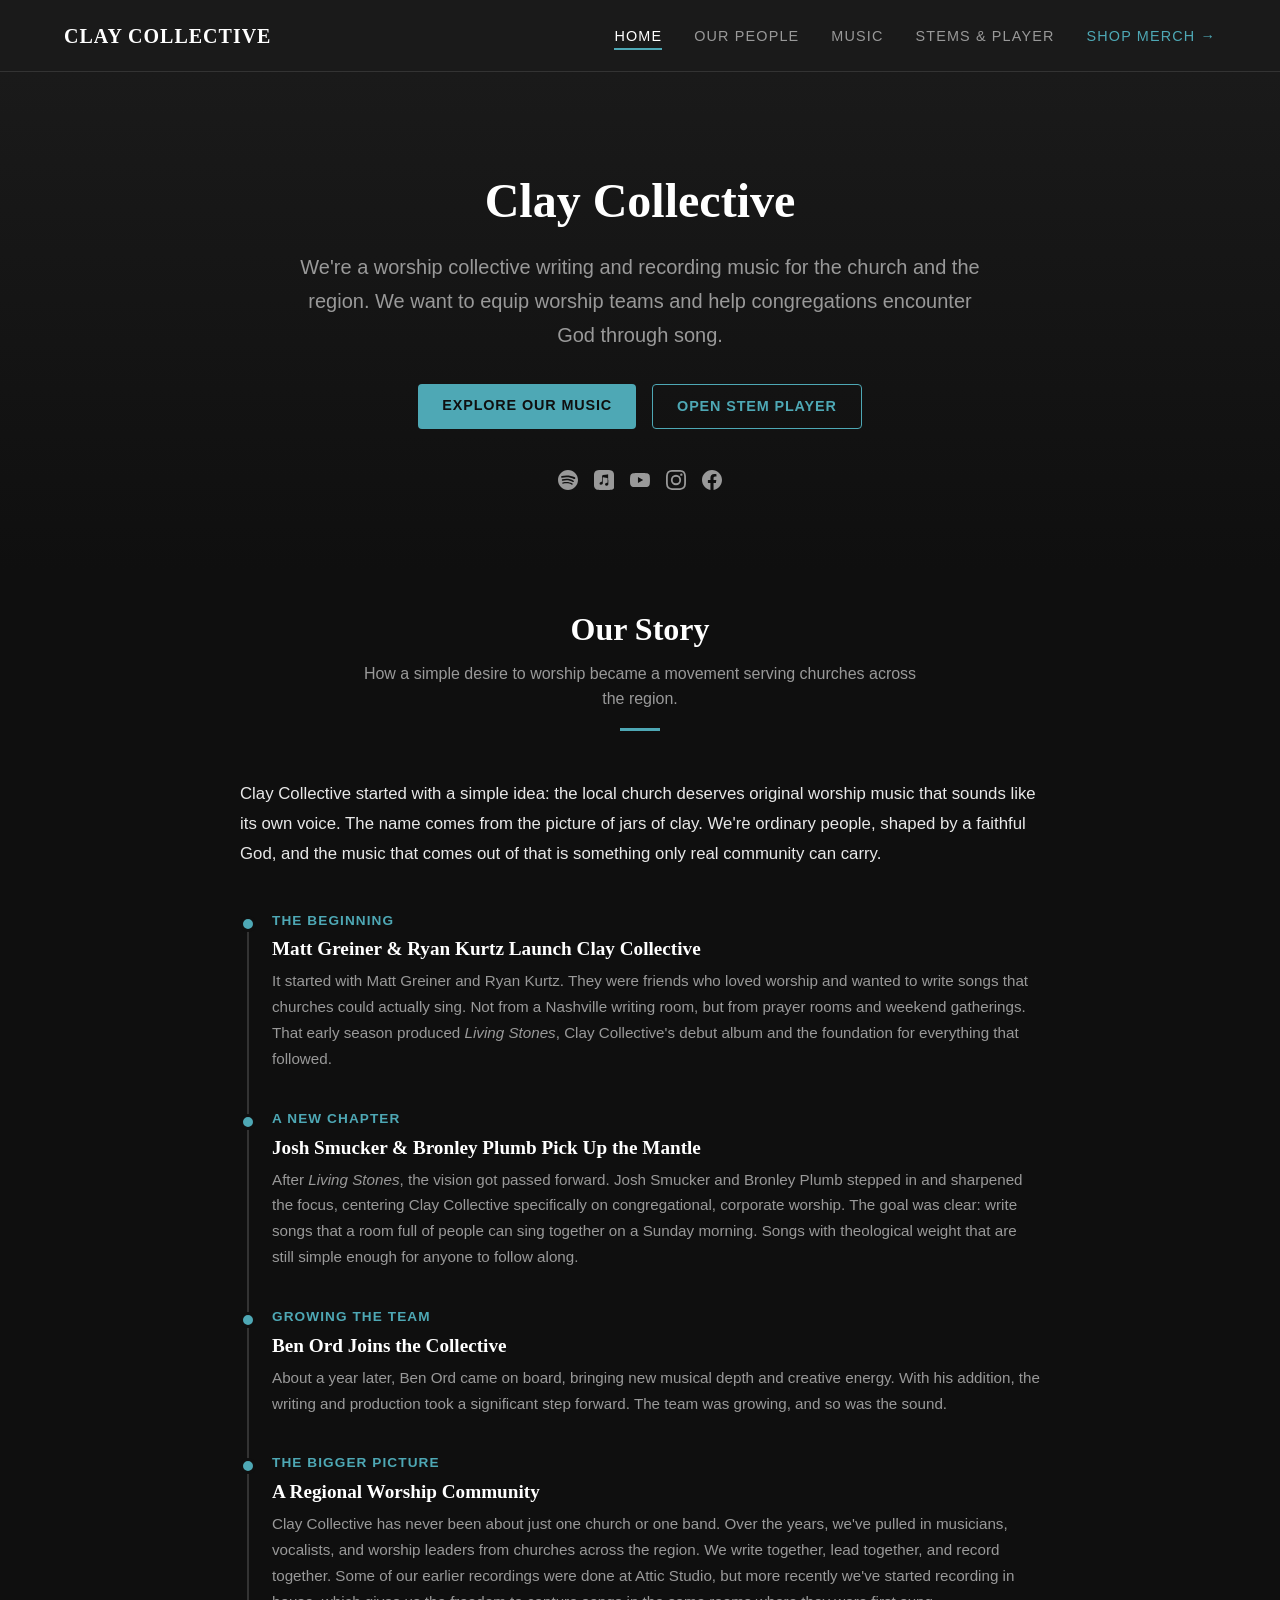
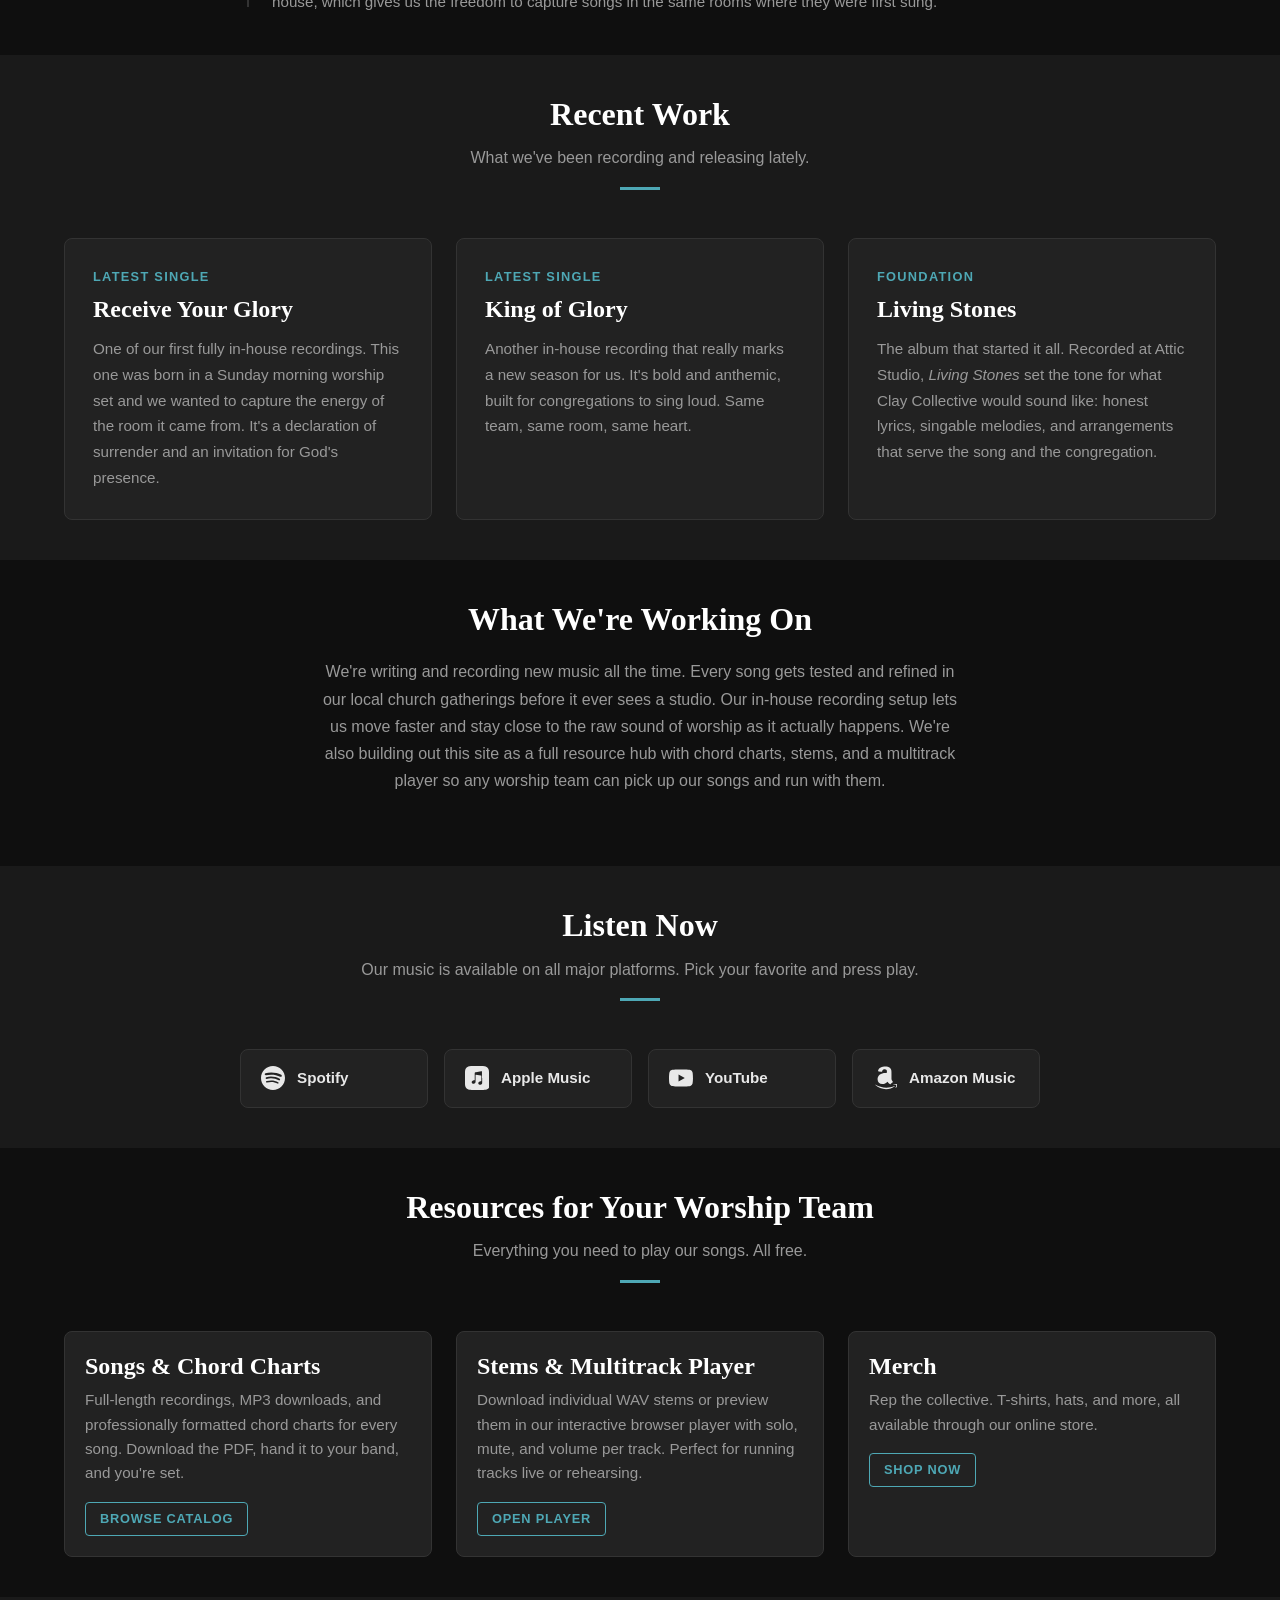
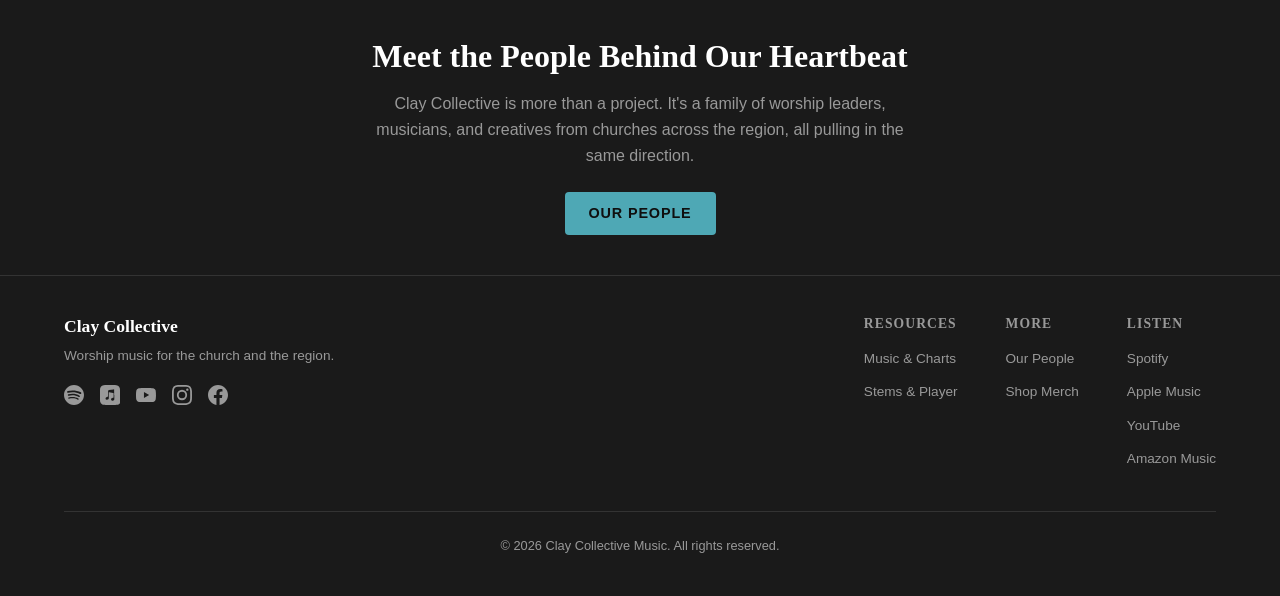
==== index.html @ b04c1add "deploy: ClayCollectiveMusic/claycollectivemusic.com@88960dd41c868e92838cb2e8a8a92bc4173eaf96" ====
<!DOCTYPE html>
<html lang="en">
<head>
  <meta charset="UTF-8" />
<meta name="viewport" content="width=device-width, initial-scale=1.0" />
<title>Clay Collective Music | Worship Music for the Region</title>
<meta name="description" content="Clay Collective is a worship collective creating music for the church and the region. Explore our catalog, download chord charts, stems, and listen to our tracks." />
<meta name="keywords" content="Clay Collective, worship music, chord charts, stems, multitrack, church music" />

<meta property="og:title" content="Clay Collective Music" />
<meta property="og:description" content="A worship collective creating music for the church and the region." />
<meta property="og:type" content="website" />
<meta property="og:url" content="https://claycollectivemusic.com/" />

<link rel="canonical" href="https://claycollectivemusic.com/" />
  <style>
    .hero-home {
      padding: 100px 0 80px;
      text-align: center;
      background: linear-gradient(180deg, var(--color-bg-alt) 0%, var(--color-bg) 100%);
    }
    .hero-home h1 {
      font-size: 3rem;
      margin-bottom: 20px;
    }
    .hero-home .subtitle {
      font-size: 1.25rem;
      color: var(--color-text-muted);
      max-width: 680px;
      margin: 0 auto 32px;
      line-height: 1.7;
    }
    .hero-ctas {
      display: flex;
      gap: 16px;
      justify-content: center;
      flex-wrap: wrap;
      margin-bottom: 40px;
    }
    .listen-grid {
      display: grid;
      grid-template-columns: repeat(auto-fit, minmax(180px, 1fr));
      gap: 16px;
      max-width: 800px;
      margin: 0 auto;
    }
    .listen-card {
      display: flex;
      align-items: center;
      gap: 12px;
      padding: 16px 20px;
      background-color: var(--color-surface);
      border: 1px solid var(--color-border);
      border-radius: 8px;
      color: var(--color-text);
      transition: border-color 0.2s ease, transform 0.15s ease;
    }
    .listen-card:hover {
      border-color: var(--color-accent);
      color: var(--color-white);
      transform: translateY(-1px);
    }
    .listen-card svg {
      width: 24px;
      height: 24px;
      fill: currentColor;
      flex-shrink: 0;
    }
    .listen-card span {
      font-weight: 600;
      font-size: 0.95rem;
    }
    .mission-block {
      max-width: 800px;
      margin: 0 auto;
      text-align: center;
    }
    .mission-block blockquote {
      font-family: var(--font-heading);
      font-size: 1.6rem;
      color: var(--color-white);
      line-height: 1.5;
      margin-bottom: 20px;
      font-style: italic;
    }
    .mission-block p {
      color: var(--color-text-muted);
      font-size: 1rem;
      line-height: 1.7;
      max-width: 640px;
      margin: 0 auto;
    }
    .stat-row {
      display: flex;
      justify-content: center;
      gap: 48px;
      flex-wrap: wrap;
    }
    .stat-item {
      text-align: center;
    }
    .stat-item .stat-number {
      font-family: var(--font-heading);
      font-size: 2.5rem;
      color: var(--color-accent);
      font-weight: bold;
      display: block;
    }
    .stat-item .stat-label {
      color: var(--color-text-muted);
      font-size: 0.85rem;
      text-transform: uppercase;
      letter-spacing: 0.1em;
    }
    .story-section {
      max-width: 800px;
      margin: 0 auto;
    }
    .story-section p {
      color: var(--color-text);
      font-size: 1.05rem;
      line-height: 1.8;
      margin-bottom: 20px;
    }
    .story-section p:last-child {
      margin-bottom: 0;
    }
    .timeline {
      position: relative;
      padding-left: 32px;
      margin-top: 40px;
    }
    .timeline::before {
      content: '';
      position: absolute;
      left: 7px;
      top: 8px;
      bottom: 8px;
      width: 2px;
      background-color: var(--color-border);
    }
    .timeline-item {
      position: relative;
      margin-bottom: 36px;
    }
    .timeline-item:last-child {
      margin-bottom: 0;
    }
    .timeline-item::before {
      content: '';
      position: absolute;
      left: -32px;
      top: 6px;
      width: 16px;
      height: 16px;
      border-radius: 50%;
      background-color: var(--color-accent);
      border: 3px solid var(--color-bg);
    }
    .timeline-item .timeline-date {
      color: var(--color-accent);
      font-size: 0.85rem;
      font-weight: 700;
      text-transform: uppercase;
      letter-spacing: 0.08em;
      margin-bottom: 6px;
    }
    .timeline-item h3 {
      font-size: 1.2rem;
      margin-bottom: 8px;
    }
    .timeline-item p {
      color: var(--color-text-muted);
      font-size: 0.95rem;
      line-height: 1.7;
    }
    .recent-work-grid {
      display: grid;
      grid-template-columns: repeat(auto-fit, minmax(280px, 1fr));
      gap: 24px;
    }
    .work-card {
      background-color: var(--color-surface);
      border: 1px solid var(--color-border);
      border-radius: 8px;
      padding: 28px;
    }
    .work-card .work-label {
      color: var(--color-accent);
      font-size: 0.8rem;
      font-weight: 700;
      text-transform: uppercase;
      letter-spacing: 0.1em;
      margin-bottom: 8px;
    }
    .work-card h3 {
      margin-bottom: 12px;
    }
    .work-card p {
      color: var(--color-text-muted);
      font-size: 0.95rem;
      line-height: 1.7;
    }
    @media (max-width: 768px) {
      .hero-home { padding: 60px 0 48px; }
      .hero-home h1 { font-size: 2.2rem; }
      .hero-home .subtitle { font-size: 1.05rem; }
      .mission-block blockquote { font-size: 1.3rem; }
      .stat-item .stat-number { font-size: 2rem; }
      .stat-row { gap: 32px; }
      .story-section p { font-size: 1rem; }
    }
  </style>
  <link rel="stylesheet" crossorigin href="/assets/styles-BL6vmr9r.css">
</head>
<body>

  <nav class="site-nav">
  <div class="container">
    <a href="index.html" class="nav-logo">Clay Collective</a>
    <button class="nav-toggle" aria-label="Toggle navigation" onclick="this.classList.toggle('open'); document.getElementById('nav-menu').classList.toggle('open');">
      <span></span><span></span><span></span>
    </button>
    <ul class="nav-links" id="nav-menu">
      <li><a href="index.html" class="active">Home</a></li>
      <li><a href="people.html">Our People</a></li>
      <li><a href="music.html">Music</a></li>
      <li><a href="player.html">Stems &amp; Player</a></li>
      <li><a href="https://shop.tbsonlinestore.com/product-category/clay-collective/" target="_blank" rel="noopener" class="nav-external">Shop Merch &rarr;</a></li>
    </ul>
  </div>
</nav>

  <main>
    <!-- Hero -->
    <section class="hero-home">
      <div class="container">
        <h1>Clay Collective</h1>
        <p class="subtitle">We're a worship collective writing and recording music for the church and the region. We want to equip worship teams and help congregations encounter God through song.</p>
        <div class="hero-ctas">
          <a href="music.html" class="btn btn-primary">Explore Our Music</a>
          <a href="player.html" class="btn btn-outline">Open Stem Player</a>
        </div>
        <div class="social-links" style="justify-content: center;">
          
          <a href="https://open.spotify.com/artist/7bCKg9hnVh06i8bz2xbuVS" target="_blank" rel="noopener" aria-label="Spotify"><svg viewBox="0 0 24 24" width="24" height="24" fill="currentColor"><path d="M12 0C5.4 0 0 5.4 0 12s5.4 12 12 12 12-5.4 12-12S18.66 0 12 0zm5.521 17.34c-.24.359-.66.48-1.021.24-2.82-1.74-6.36-2.101-10.561-1.141-.418.122-.779-.179-.899-.539-.12-.421.18-.78.54-.9 4.56-1.021 8.52-.6 11.64 1.32.42.18.479.659.301 1.02zm1.44-3.3c-.301.42-.841.6-1.262.3-3.239-1.98-8.159-2.58-11.939-1.38-.479.12-1.02-.12-1.14-.6-.12-.48.12-1.021.6-1.141C9.6 9.9 15 10.561 18.72 12.84c.361.181.54.78.241 1.2zm.12-3.36C15.24 8.4 8.82 8.16 5.16 9.301c-.6.179-1.2-.181-1.38-.721-.18-.601.18-1.2.72-1.381 4.26-1.26 11.28-1.02 15.721 1.621.539.3.719 1.02.419 1.56-.299.421-1.02.599-1.559.3z"/></svg></a>
          
          <a href="https://music.apple.com/us/artist/clay-collective-music/1556818199" target="_blank" rel="noopener" aria-label="Apple Music"><svg viewBox="0 0 24 24" width="24" height="24" fill="currentColor"><path d="M23.994 6.124a9.23 9.23 0 00-.24-2.19c-.317-1.31-1.062-2.31-2.18-3.043A5.022 5.022 0 0019.7.175 10.588 10.588 0 0017.94.007C17.5.001 17.054 0 16.61 0h-9.22c-.444 0-.89.001-1.33.007A10.588 10.588 0 004.3.175 5.022 5.022 0 002.426.891C1.308 1.624.563 2.624.246 3.934a9.23 9.23 0 00-.24 2.19C.002 6.564 0 7.004 0 7.444v9.112c0 .44.002.88.006 1.32a9.23 9.23 0 00.24 2.19c.317 1.31 1.062 2.31 2.18 3.043A5.022 5.022 0 004.3 23.825c.76.087 1.524.117 2.29.124.44.006.88.007 1.32.007h9.22c.44 0 .88-.001 1.32-.007.766-.007 1.53-.037 2.29-.124a5.022 5.022 0 001.874-.716c1.118-.733 1.863-1.733 2.18-3.043a9.23 9.23 0 00.24-2.19c.004-.44.006-.88.006-1.32V7.444c0-.44-.002-.88-.006-1.32zM17.163 12.09v4.898a1.67 1.67 0 01-.138.682 1.73 1.73 0 01-.96.95c-.37.153-.76.203-1.16.173a1.97 1.97 0 01-.795-.22 1.545 1.545 0 01-.7-.807 1.598 1.598 0 01-.083-.9c.074-.37.268-.67.546-.907a2.1 2.1 0 01.928-.446c.32-.072.644-.13.966-.195.2-.04.378-.114.48-.314a.672.672 0 00.063-.302V9.983a.47.47 0 00-.033-.192.334.334 0 00-.268-.234c-.07-.015-.14-.022-.212-.03l-4.858-.776a.48.48 0 00-.102-.007.246.246 0 00-.226.16.524.524 0 00-.033.2v6.506a7.77 7.77 0 01-.01.39 1.67 1.67 0 01-.138.593 1.73 1.73 0 01-.96.95c-.37.154-.76.204-1.16.174a1.97 1.97 0 01-.795-.22 1.546 1.546 0 01-.7-.808 1.598 1.598 0 01-.083-.9c.074-.37.268-.67.546-.906a2.1 2.1 0 01.928-.447c.32-.072.644-.13.966-.195.2-.04.378-.114.48-.314a.672.672 0 00.064-.302V7.44c0-.198.028-.39.1-.577a.984.984 0 01.465-.533 1.77 1.77 0 01.56-.197l5.373-.87a4.72 4.72 0 01.388-.05c.163-.01.28.067.33.226.02.065.027.133.027.2v6.45z"/></svg></a>
          
          <a href="https://www.youtube.com/@ClayCollectiveMusic" target="_blank" rel="noopener" aria-label="YouTube"><svg viewBox="0 0 24 24" width="24" height="24" fill="currentColor"><path d="M23.498 6.186a3.016 3.016 0 00-2.122-2.136C19.505 3.545 12 3.545 12 3.545s-7.505 0-9.377.505A3.017 3.017 0 00.502 6.186C0 8.07 0 12 0 12s0 3.93.502 5.814a3.016 3.016 0 002.122 2.136c1.871.505 9.376.505 9.376.505s7.505 0 9.377-.505a3.015 3.015 0 002.122-2.136C24 15.93 24 12 24 12s0-3.93-.502-5.814zM9.545 15.568V8.432L15.818 12l-6.273 3.568z"/></svg></a>
          
          <a href="https://instagram.com/claycollectivemusic" target="_blank" rel="noopener" aria-label="Instagram"><svg viewBox="0 0 24 24" width="24" height="24" fill="currentColor"><path d="M12 2.163c3.204 0 3.584.012 4.85.07 3.252.148 4.771 1.691 4.919 4.919.058 1.265.069 1.645.069 4.849 0 3.205-.012 3.584-.069 4.849-.149 3.225-1.664 4.771-4.919 4.919-1.266.058-1.644.07-4.85.07-3.204 0-3.584-.012-4.849-.07-3.26-.149-4.771-1.699-4.919-4.92-.058-1.265-.07-1.644-.07-4.849 0-3.204.013-3.583.07-4.849.149-3.227 1.664-4.771 4.919-4.919 1.266-.057 1.645-.069 4.849-.069zM12 0C8.741 0 8.333.014 7.053.072 2.695.272.273 2.69.073 7.052.014 8.333 0 8.741 0 12c0 3.259.014 3.668.072 4.948.2 4.358 2.618 6.78 6.98 6.98C8.333 23.986 8.741 24 12 24c3.259 0 3.668-.014 4.948-.072 4.354-.2 6.782-2.618 6.979-6.98.059-1.28.073-1.689.073-4.948 0-3.259-.014-3.667-.072-4.947-.196-4.354-2.617-6.78-6.979-6.98C15.668.014 15.259 0 12 0zm0 5.838a6.162 6.162 0 100 12.324 6.162 6.162 0 000-12.324zM12 16a4 4 0 110-8 4 4 0 010 8zm6.406-11.845a1.44 1.44 0 100 2.881 1.44 1.44 0 000-2.881z"/></svg></a>
          
          <a href="https://www.facebook.com/claycollectivemusic" target="_blank" rel="noopener" aria-label="Facebook"><svg viewBox="0 0 24 24" width="24" height="24" fill="currentColor"><path d="M24 12.073c0-6.627-5.373-12-12-12s-12 5.373-12 12c0 5.99 4.388 10.954 10.125 11.854v-8.385H7.078v-3.47h3.047V9.43c0-3.007 1.792-4.669 4.533-4.669 1.312 0 2.686.235 2.686.235v2.953H15.83c-1.491 0-1.956.925-1.956 1.874v2.25h3.328l-.532 3.47h-2.796v8.385C19.612 23.027 24 18.062 24 12.073z"/></svg></a>
          
        </div>
      </div>
    </section>

    <!-- Our Story -->
    <section class="section">
      <div class="container">
        <div class="section-header">
          <h2>Our Story</h2>
          <p>How a simple desire to worship became a movement serving churches across the region.</p>
          <div class="accent-line"></div>
        </div>
        <div class="story-section">
          <p>Clay Collective started with a simple idea: the local church deserves original worship music that sounds like its own voice. The name comes from the picture of jars of clay. We're ordinary people, shaped by a faithful God, and the music that comes out of that is something only real community can carry.</p>

          <div class="timeline">
            <div class="timeline-item">
              <div class="timeline-date">The Beginning</div>
              <h3>Matt Greiner &amp; Ryan Kurtz Launch Clay Collective</h3>
              <p>It started with Matt Greiner and Ryan Kurtz. They were friends who loved worship and wanted to write songs that churches could actually sing. Not from a Nashville writing room, but from prayer rooms and weekend gatherings. That early season produced <em>Living Stones</em>, Clay Collective's debut album and the foundation for everything that followed.</p>
            </div>

            <div class="timeline-item">
              <div class="timeline-date">A New Chapter</div>
              <h3>Josh Smucker &amp; Bronley Plumb Pick Up the Mantle</h3>
              <p>After <em>Living Stones</em>, the vision got passed forward. Josh Smucker and Bronley Plumb stepped in and sharpened the focus, centering Clay Collective specifically on congregational, corporate worship. The goal was clear: write songs that a room full of people can sing together on a Sunday morning. Songs with theological weight that are still simple enough for anyone to follow along.</p>
            </div>

            <div class="timeline-item">
              <div class="timeline-date">Growing the Team</div>
              <h3>Ben Ord Joins the Collective</h3>
              <p>About a year later, Ben Ord came on board, bringing new musical depth and creative energy. With his addition, the writing and production took a significant step forward. The team was growing, and so was the sound.</p>
            </div>

            <div class="timeline-item">
              <div class="timeline-date">The Bigger Picture</div>
              <h3>A Regional Worship Community</h3>
              <p>Clay Collective has never been about just one church or one band. Over the years, we've pulled in musicians, vocalists, and worship leaders from churches across the region. We write together, lead together, and record together. Some of our earlier recordings were done at Attic Studio, but more recently we've started recording in house, which gives us the freedom to capture songs in the same rooms where they were first sung.</p>
            </div>
          </div>
        </div>
      </div>
    </section>

    <!-- Recent Work -->
    <section class="section section-alt">
      <div class="container">
        <div class="section-header">
          <h2>Recent Work</h2>
          <p>What we've been recording and releasing lately.</p>
          <div class="accent-line"></div>
        </div>
        <div class="recent-work-grid">
          <div class="work-card">
            <div class="work-label">Latest Single</div>
            <h3>Receive Your Glory</h3>
            <p>One of our first fully in-house recordings. This one was born in a Sunday morning worship set and we wanted to capture the energy of the room it came from. It's a declaration of surrender and an invitation for God's presence.</p>
          </div>
          <div class="work-card">
            <div class="work-label">Latest Single</div>
            <h3>King of Glory</h3>
            <p>Another in-house recording that really marks a new season for us. It's bold and anthemic, built for congregations to sing loud. Same team, same room, same heart.</p>
          </div>
          <div class="work-card">
            <div class="work-label">Foundation</div>
            <h3>Living Stones</h3>
            <p>The album that started it all. Recorded at Attic Studio, <em>Living Stones</em> set the tone for what Clay Collective would sound like: honest lyrics, singable melodies, and arrangements that serve the song and the congregation.</p>
          </div>
        </div>
      </div>
    </section>

    <!-- What's Next -->
    <section class="section">
      <div class="container">
        <div class="mission-block">
          <h2 style="margin-bottom: 20px;">What We're Working On</h2>
          <p>We're writing and recording new music all the time. Every song gets tested and refined in our local church gatherings before it ever sees a studio. Our in-house recording setup lets us move faster and stay close to the raw sound of worship as it actually happens. We're also building out this site as a full resource hub with chord charts, stems, and a multitrack player so any worship team can pick up our songs and run with them.</p>
          <div class="accent-line mt-32" style="margin-left: auto; margin-right: auto;"></div>
        </div>
      </div>
    </section>

    <!-- Listen Now -->
    <section class="section section-alt">
      <div class="container">
        <div class="section-header">
          <h2>Listen Now</h2>
          <p>Our music is available on all major platforms. Pick your favorite and press play.</p>
          <div class="accent-line"></div>
        </div>
        <div class="listen-grid">
          
          <a href="https://open.spotify.com/artist/7bCKg9hnVh06i8bz2xbuVS" target="_blank" rel="noopener" class="listen-card">
            <svg viewBox="0 0 24 24" width="24" height="24" fill="currentColor"><path d="M12 0C5.4 0 0 5.4 0 12s5.4 12 12 12 12-5.4 12-12S18.66 0 12 0zm5.521 17.34c-.24.359-.66.48-1.021.24-2.82-1.74-6.36-2.101-10.561-1.141-.418.122-.779-.179-.899-.539-.12-.421.18-.78.54-.9 4.56-1.021 8.52-.6 11.64 1.32.42.18.479.659.301 1.02zm1.44-3.3c-.301.42-.841.6-1.262.3-3.239-1.98-8.159-2.58-11.939-1.38-.479.12-1.02-.12-1.14-.6-.12-.48.12-1.021.6-1.141C9.6 9.9 15 10.561 18.72 12.84c.361.181.54.78.241 1.2zm.12-3.36C15.24 8.4 8.82 8.16 5.16 9.301c-.6.179-1.2-.181-1.38-.721-.18-.601.18-1.2.72-1.381 4.26-1.26 11.28-1.02 15.721 1.621.539.3.719 1.02.419 1.56-.299.421-1.02.599-1.559.3z"/></svg>
            <span>Spotify</span>
          </a>
          
          <a href="https://music.apple.com/us/artist/clay-collective-music/1556818199" target="_blank" rel="noopener" class="listen-card">
            <svg viewBox="0 0 24 24" width="24" height="24" fill="currentColor"><path d="M23.994 6.124a9.23 9.23 0 00-.24-2.19c-.317-1.31-1.062-2.31-2.18-3.043A5.022 5.022 0 0019.7.175 10.588 10.588 0 0017.94.007C17.5.001 17.054 0 16.61 0h-9.22c-.444 0-.89.001-1.33.007A10.588 10.588 0 004.3.175 5.022 5.022 0 002.426.891C1.308 1.624.563 2.624.246 3.934a9.23 9.23 0 00-.24 2.19C.002 6.564 0 7.004 0 7.444v9.112c0 .44.002.88.006 1.32a9.23 9.23 0 00.24 2.19c.317 1.31 1.062 2.31 2.18 3.043A5.022 5.022 0 004.3 23.825c.76.087 1.524.117 2.29.124.44.006.88.007 1.32.007h9.22c.44 0 .88-.001 1.32-.007.766-.007 1.53-.037 2.29-.124a5.022 5.022 0 001.874-.716c1.118-.733 1.863-1.733 2.18-3.043a9.23 9.23 0 00.24-2.19c.004-.44.006-.88.006-1.32V7.444c0-.44-.002-.88-.006-1.32zM17.163 12.09v4.898a1.67 1.67 0 01-.138.682 1.73 1.73 0 01-.96.95c-.37.153-.76.203-1.16.173a1.97 1.97 0 01-.795-.22 1.545 1.545 0 01-.7-.807 1.598 1.598 0 01-.083-.9c.074-.37.268-.67.546-.907a2.1 2.1 0 01.928-.446c.32-.072.644-.13.966-.195.2-.04.378-.114.48-.314a.672.672 0 00.063-.302V9.983a.47.47 0 00-.033-.192.334.334 0 00-.268-.234c-.07-.015-.14-.022-.212-.03l-4.858-.776a.48.48 0 00-.102-.007.246.246 0 00-.226.16.524.524 0 00-.033.2v6.506a7.77 7.77 0 01-.01.39 1.67 1.67 0 01-.138.593 1.73 1.73 0 01-.96.95c-.37.154-.76.204-1.16.174a1.97 1.97 0 01-.795-.22 1.546 1.546 0 01-.7-.808 1.598 1.598 0 01-.083-.9c.074-.37.268-.67.546-.906a2.1 2.1 0 01.928-.447c.32-.072.644-.13.966-.195.2-.04.378-.114.48-.314a.672.672 0 00.064-.302V7.44c0-.198.028-.39.1-.577a.984.984 0 01.465-.533 1.77 1.77 0 01.56-.197l5.373-.87a4.72 4.72 0 01.388-.05c.163-.01.28.067.33.226.02.065.027.133.027.2v6.45z"/></svg>
            <span>Apple Music</span>
          </a>
          
          <a href="https://www.youtube.com/@ClayCollectiveMusic" target="_blank" rel="noopener" class="listen-card">
            <svg viewBox="0 0 24 24" width="24" height="24" fill="currentColor"><path d="M23.498 6.186a3.016 3.016 0 00-2.122-2.136C19.505 3.545 12 3.545 12 3.545s-7.505 0-9.377.505A3.017 3.017 0 00.502 6.186C0 8.07 0 12 0 12s0 3.93.502 5.814a3.016 3.016 0 002.122 2.136c1.871.505 9.376.505 9.376.505s7.505 0 9.377-.505a3.015 3.015 0 002.122-2.136C24 15.93 24 12 24 12s0-3.93-.502-5.814zM9.545 15.568V8.432L15.818 12l-6.273 3.568z"/></svg>
            <span>YouTube</span>
          </a>
          
          <a href="https://music.amazon.com/artists/B08Y5SSY2F/clay-collective-music" target="_blank" rel="noopener" class="listen-card">
            <svg viewBox="0 0 24 24" width="24" height="24" fill="currentColor"><path d="M13.958 10.09c0 1.232.029 2.256-.591 3.351-.502.891-1.301 1.438-2.186 1.438-1.214 0-1.922-.924-1.922-2.292 0-2.692 2.415-3.182 4.7-3.182v.685zm3.186 7.705a.66.66 0 01-.753.077c-1.058-.878-1.248-1.284-1.829-2.12-1.747 1.782-2.983 2.315-5.249 2.315-2.68 0-4.764-1.653-4.764-4.96 0-2.583 1.401-4.339 3.392-5.2 1.726-.762 4.138-.897 5.983-1.107v-.413c0-.76.058-1.66-.387-2.317-.388-.589-1.134-.832-1.79-.832-1.214 0-2.297.623-2.56 1.914-.054.285-.266.566-.555.58l-3.106-.334c-.261-.058-.551-.271-.478-.672C5.736 1.705 9.168.458 12.258.458c1.553 0 3.582.413 4.807 1.587 1.553 1.45 1.404 3.388 1.404 5.493v4.973c0 1.496.62 2.152 1.204 2.96.204.287.249.63-.013.843-.654.548-1.82 1.57-2.46 2.142l-.057-.062zM21.779 20.281C19.471 22.166 16.058 23.2 13.1 23.2c-4.163 0-7.908-1.54-10.741-4.1-.223-.2-.024-.476.244-.32 3.059 1.78 6.842 2.85 10.748 2.85 2.635 0 5.533-.546 8.201-1.68.402-.172.74.265.227.331z M23.156 19.105c-.306-.392-2.026-.186-2.8-.094-.235.028-.271-.176-.059-.323 1.371-.964 3.622-.686 3.885-.363.264.328-.069 2.593-1.356 3.674-.198.166-.387.078-.299-.142.29-.724.941-2.358.629-2.752z"/></svg>
            <span>Amazon Music</span>
          </a>
          
        </div>
      </div>
    </section>

    <!-- What We Offer -->
    <section class="section">
      <div class="container">
        <div class="section-header">
          <h2>Resources for Your Worship Team</h2>
          <p>Everything you need to play our songs. All free.</p>
          <div class="accent-line"></div>
        </div>
        <div class="card-grid">
          <div class="card">
            <div class="card-body">
              <h3>Songs &amp; Chord Charts</h3>
              <p>Full-length recordings, MP3 downloads, and professionally formatted chord charts for every song. Download the PDF, hand it to your band, and you're set.</p>
              <a href="music.html" class="btn btn-outline btn-sm">Browse Catalog</a>
            </div>
          </div>
          <div class="card">
            <div class="card-body">
              <h3>Stems &amp; Multitrack Player</h3>
              <p>Download individual WAV stems or preview them in our interactive browser player with solo, mute, and volume per track. Perfect for running tracks live or rehearsing.</p>
              <a href="player.html" class="btn btn-outline btn-sm">Open Player</a>
            </div>
          </div>
          <div class="card">
            <div class="card-body">
              <h3>Merch</h3>
              <p>Rep the collective. T-shirts, hats, and more, all available through our online store.</p>
              <a href="https://shop.tbsonlinestore.com/product-category/clay-collective/" target="_blank" rel="noopener" class="btn btn-outline btn-sm">Shop Now</a>
            </div>
          </div>
        </div>
      </div>
    </section>

    <!-- People CTA -->
    <section class="section section-alt">
      <div class="container text-center">
        <h2>Meet the People Behind Our Heartbeat</h2>
        <p class="text-muted mt-16" style="max-width: 540px; margin-left: auto; margin-right: auto;">Clay Collective is more than a project. It's a family of worship leaders, musicians, and creatives from churches across the region, all pulling in the same direction.</p>
        <a href="people.html" class="btn btn-primary mt-24">Our People</a>
      </div>
    </section>
  </main>

  <footer class="site-footer">
  <div class="container">
    <div class="footer-content">
      <div class="footer-brand">
        <h3>Clay Collective</h3>
        <p>Worship music for the church and the region.</p>
        <div class="social-links footer-socials">
          
          <a href="https://open.spotify.com/artist/7bCKg9hnVh06i8bz2xbuVS" target="_blank" rel="noopener" aria-label="Spotify"><svg viewBox="0 0 24 24" width="18" height="18" fill="currentColor"><path d="M12 0C5.4 0 0 5.4 0 12s5.4 12 12 12 12-5.4 12-12S18.66 0 12 0zm5.521 17.34c-.24.359-.66.48-1.021.24-2.82-1.74-6.36-2.101-10.561-1.141-.418.122-.779-.179-.899-.539-.12-.421.18-.78.54-.9 4.56-1.021 8.52-.6 11.64 1.32.42.18.479.659.301 1.02zm1.44-3.3c-.301.42-.841.6-1.262.3-3.239-1.98-8.159-2.58-11.939-1.38-.479.12-1.02-.12-1.14-.6-.12-.48.12-1.021.6-1.141C9.6 9.9 15 10.561 18.72 12.84c.361.181.54.78.241 1.2zm.12-3.36C15.24 8.4 8.82 8.16 5.16 9.301c-.6.179-1.2-.181-1.38-.721-.18-.601.18-1.2.72-1.381 4.26-1.26 11.28-1.02 15.721 1.621.539.3.719 1.02.419 1.56-.299.421-1.02.599-1.559.3z"/></svg></a>
          
          <a href="https://music.apple.com/us/artist/clay-collective-music/1556818199" target="_blank" rel="noopener" aria-label="Apple Music"><svg viewBox="0 0 24 24" width="18" height="18" fill="currentColor"><path d="M23.994 6.124a9.23 9.23 0 00-.24-2.19c-.317-1.31-1.062-2.31-2.18-3.043A5.022 5.022 0 0019.7.175 10.588 10.588 0 0017.94.007C17.5.001 17.054 0 16.61 0h-9.22c-.444 0-.89.001-1.33.007A10.588 10.588 0 004.3.175 5.022 5.022 0 002.426.891C1.308 1.624.563 2.624.246 3.934a9.23 9.23 0 00-.24 2.19C.002 6.564 0 7.004 0 7.444v9.112c0 .44.002.88.006 1.32a9.23 9.23 0 00.24 2.19c.317 1.31 1.062 2.31 2.18 3.043A5.022 5.022 0 004.3 23.825c.76.087 1.524.117 2.29.124.44.006.88.007 1.32.007h9.22c.44 0 .88-.001 1.32-.007.766-.007 1.53-.037 2.29-.124a5.022 5.022 0 001.874-.716c1.118-.733 1.863-1.733 2.18-3.043a9.23 9.23 0 00.24-2.19c.004-.44.006-.88.006-1.32V7.444c0-.44-.002-.88-.006-1.32zM17.163 12.09v4.898a1.67 1.67 0 01-.138.682 1.73 1.73 0 01-.96.95c-.37.153-.76.203-1.16.173a1.97 1.97 0 01-.795-.22 1.545 1.545 0 01-.7-.807 1.598 1.598 0 01-.083-.9c.074-.37.268-.67.546-.907a2.1 2.1 0 01.928-.446c.32-.072.644-.13.966-.195.2-.04.378-.114.48-.314a.672.672 0 00.063-.302V9.983a.47.47 0 00-.033-.192.334.334 0 00-.268-.234c-.07-.015-.14-.022-.212-.03l-4.858-.776a.48.48 0 00-.102-.007.246.246 0 00-.226.16.524.524 0 00-.033.2v6.506a7.77 7.77 0 01-.01.39 1.67 1.67 0 01-.138.593 1.73 1.73 0 01-.96.95c-.37.154-.76.204-1.16.174a1.97 1.97 0 01-.795-.22 1.546 1.546 0 01-.7-.808 1.598 1.598 0 01-.083-.9c.074-.37.268-.67.546-.906a2.1 2.1 0 01.928-.447c.32-.072.644-.13.966-.195.2-.04.378-.114.48-.314a.672.672 0 00.064-.302V7.44c0-.198.028-.39.1-.577a.984.984 0 01.465-.533 1.77 1.77 0 01.56-.197l5.373-.87a4.72 4.72 0 01.388-.05c.163-.01.28.067.33.226.02.065.027.133.027.2v6.45z"/></svg></a>
          
          <a href="https://www.youtube.com/@ClayCollectiveMusic" target="_blank" rel="noopener" aria-label="YouTube"><svg viewBox="0 0 24 24" width="18" height="18" fill="currentColor"><path d="M23.498 6.186a3.016 3.016 0 00-2.122-2.136C19.505 3.545 12 3.545 12 3.545s-7.505 0-9.377.505A3.017 3.017 0 00.502 6.186C0 8.07 0 12 0 12s0 3.93.502 5.814a3.016 3.016 0 002.122 2.136c1.871.505 9.376.505 9.376.505s7.505 0 9.377-.505a3.015 3.015 0 002.122-2.136C24 15.93 24 12 24 12s0-3.93-.502-5.814zM9.545 15.568V8.432L15.818 12l-6.273 3.568z"/></svg></a>
          
          <a href="https://instagram.com/claycollectivemusic" target="_blank" rel="noopener" aria-label="Instagram"><svg viewBox="0 0 24 24" width="18" height="18" fill="currentColor"><path d="M12 2.163c3.204 0 3.584.012 4.85.07 3.252.148 4.771 1.691 4.919 4.919.058 1.265.069 1.645.069 4.849 0 3.205-.012 3.584-.069 4.849-.149 3.225-1.664 4.771-4.919 4.919-1.266.058-1.644.07-4.85.07-3.204 0-3.584-.012-4.849-.07-3.26-.149-4.771-1.699-4.919-4.92-.058-1.265-.07-1.644-.07-4.849 0-3.204.013-3.583.07-4.849.149-3.227 1.664-4.771 4.919-4.919 1.266-.057 1.645-.069 4.849-.069zM12 0C8.741 0 8.333.014 7.053.072 2.695.272.273 2.69.073 7.052.014 8.333 0 8.741 0 12c0 3.259.014 3.668.072 4.948.2 4.358 2.618 6.78 6.98 6.98C8.333 23.986 8.741 24 12 24c3.259 0 3.668-.014 4.948-.072 4.354-.2 6.782-2.618 6.979-6.98.059-1.28.073-1.689.073-4.948 0-3.259-.014-3.667-.072-4.947-.196-4.354-2.617-6.78-6.979-6.98C15.668.014 15.259 0 12 0zm0 5.838a6.162 6.162 0 100 12.324 6.162 6.162 0 000-12.324zM12 16a4 4 0 110-8 4 4 0 010 8zm6.406-11.845a1.44 1.44 0 100 2.881 1.44 1.44 0 000-2.881z"/></svg></a>
          
          <a href="https://www.facebook.com/claycollectivemusic" target="_blank" rel="noopener" aria-label="Facebook"><svg viewBox="0 0 24 24" width="18" height="18" fill="currentColor"><path d="M24 12.073c0-6.627-5.373-12-12-12s-12 5.373-12 12c0 5.99 4.388 10.954 10.125 11.854v-8.385H7.078v-3.47h3.047V9.43c0-3.007 1.792-4.669 4.533-4.669 1.312 0 2.686.235 2.686.235v2.953H15.83c-1.491 0-1.956.925-1.956 1.874v2.25h3.328l-.532 3.47h-2.796v8.385C19.612 23.027 24 18.062 24 12.073z"/></svg></a>
          
        </div>
      </div>
      <div class="footer-links">
        <div class="footer-links-group">
          <h4>Resources</h4>
          <ul>
            <li><a href="music.html">Music &amp; Charts</a></li>
            <li><a href="player.html">Stems &amp; Player</a></li>
          </ul>
        </div>
        <div class="footer-links-group">
          <h4>More</h4>
          <ul>
            <li><a href="people.html">Our People</a></li>
            <li><a href="https://shop.tbsonlinestore.com/product-category/clay-collective/" target="_blank" rel="noopener">Shop Merch</a></li>
          </ul>
        </div>
        <div class="footer-links-group">
          <h4>Listen</h4>
          <ul>
            
            <li><a href="https://open.spotify.com/artist/7bCKg9hnVh06i8bz2xbuVS" target="_blank" rel="noopener">Spotify</a></li>
            
            <li><a href="https://music.apple.com/us/artist/clay-collective-music/1556818199" target="_blank" rel="noopener">Apple Music</a></li>
            
            <li><a href="https://www.youtube.com/@ClayCollectiveMusic" target="_blank" rel="noopener">YouTube</a></li>
            
            <li><a href="https://music.amazon.com/artists/B08Y5SSY2F/clay-collective-music" target="_blank" rel="noopener">Amazon Music</a></li>
            
          </ul>
        </div>
      </div>
    </div>
    <div class="footer-bottom">
      &copy; 2026 Clay Collective Music. All rights reserved.
    </div>
  </div>
</footer>

</body>
</html>
---- assets/styles-BL6vmr9r.css ----
*,*:before,*:after{box-sizing:border-box;margin:0;padding:0}:root{--color-bg: #0f0f0f;--color-bg-alt: #1a1a1a;--color-surface: #222222;--color-surface-hover: #2a2a2a;--color-border: #333333;--color-text: #e8e8e8;--color-text-muted: #999999;--color-accent: #4ea8b5;--color-accent-hover: #5fc0ce;--color-white: #ffffff;--font-heading: "Georgia", "Times New Roman", serif;--font-body: "Segoe UI", "Helvetica Neue", Arial, sans-serif;--max-width: 1200px;--nav-height: 72px}html{scroll-behavior:smooth}body{font-family:var(--font-body);background-color:var(--color-bg);color:var(--color-text);line-height:1.6;min-height:100vh;display:flex;flex-direction:column}a{color:var(--color-accent);text-decoration:none;transition:color .2s ease}a:hover{color:var(--color-accent-hover)}img{max-width:100%;height:auto;display:block}h1,h2,h3,h4{font-family:var(--font-heading);color:var(--color-white);line-height:1.2}h1{font-size:2.5rem}h2{font-size:2rem}h3{font-size:1.5rem}h4{font-size:1.25rem}.container{width:100%;max-width:var(--max-width);margin:0 auto;padding:0 24px}main{flex:1}.site-nav{background-color:var(--color-bg-alt);border-bottom:1px solid var(--color-border);position:sticky;top:0;z-index:100;height:var(--nav-height)}.site-nav .container{display:flex;align-items:center;justify-content:space-between;height:100%}.nav-logo{font-family:var(--font-heading);font-size:1.25rem;color:var(--color-white);font-weight:700;letter-spacing:.05em;text-transform:uppercase}.nav-logo:hover{color:var(--color-accent)}.nav-links{display:flex;list-style:none;gap:32px;align-items:center}.nav-links a{color:var(--color-text-muted);font-size:.9rem;text-transform:uppercase;letter-spacing:.08em;padding:4px 0;border-bottom:2px solid transparent;transition:color .2s ease,border-color .2s ease}.nav-links a:hover,.nav-links a.active{color:var(--color-white);border-bottom-color:var(--color-accent)}.nav-links a.nav-external{color:var(--color-accent)}.nav-links a.nav-external:hover{color:var(--color-accent-hover)}.nav-toggle{display:none;background:none;border:none;cursor:pointer;padding:8px}.nav-toggle span{display:block;width:24px;height:2px;background-color:var(--color-text);margin:5px 0;transition:transform .3s ease,opacity .3s ease}.nav-toggle.open span:nth-child(1){transform:rotate(45deg) translate(5px,5px)}.nav-toggle.open span:nth-child(2){opacity:0}.nav-toggle.open span:nth-child(3){transform:rotate(-45deg) translate(5px,-5px)}.hero{padding:48px 0;text-align:center;background:linear-gradient(180deg,var(--color-bg-alt) 0%,var(--color-bg) 100%)}.hero h1{margin-bottom:16px}.hero .subtitle{font-size:1.2rem;color:var(--color-text-muted);max-width:640px;margin:0 auto 32px}.hero .accent-line{width:60px;height:3px;background-color:var(--color-accent);margin:0 auto}.section{padding:40px 0}.section-alt{background-color:var(--color-bg-alt)}.section-header{text-align:center;margin-bottom:48px}.section-header h2{margin-bottom:12px}.section-header p{color:var(--color-text-muted);max-width:560px;margin:0 auto}.section-header .accent-line{width:40px;height:3px;background-color:var(--color-accent);margin:16px auto 0}.card-grid{display:grid;grid-template-columns:repeat(auto-fill,minmax(300px,1fr));gap:24px}.card{background-color:var(--color-surface);border:1px solid var(--color-border);border-radius:8px;overflow:hidden;transition:transform .2s ease,box-shadow .2s ease}.card:hover{transform:translateY(-2px);box-shadow:0 8px 24px #0000004d}.card-img{width:100%;aspect-ratio:16 / 9;object-fit:cover;background-color:var(--color-bg)}.card-body{padding:20px}.card-body h3{margin-bottom:8px}.card-body p{color:var(--color-text-muted);font-size:.95rem;margin-bottom:16px}.people-grid{display:grid;grid-template-columns:repeat(auto-fill,minmax(240px,1fr));gap:32px}.person-card{text-align:center}.person-card .person-photo{width:160px;height:160px;border-radius:50%;object-fit:cover;margin:0 auto 16px;border:3px solid var(--color-border);background-color:var(--color-surface)}.person-card h3{margin-bottom:4px;font-size:1.2rem}.person-card .role{color:var(--color-accent);font-size:.9rem;margin-bottom:8px}.person-card p{color:var(--color-text-muted);font-size:.9rem}.song-table{width:100%;border-collapse:collapse}.song-table th,.song-table td{padding:16px;text-align:left;border-bottom:1px solid var(--color-border)}.song-table th{color:var(--color-text-muted);font-size:.8rem;text-transform:uppercase;letter-spacing:.1em;font-weight:600}.song-table td{font-size:.95rem}.song-table tr:hover td{background-color:var(--color-surface-hover)}.song-table .song-title{color:var(--color-white);font-weight:600}.btn{display:inline-block;padding:10px 24px;border-radius:4px;font-size:.9rem;font-weight:600;text-transform:uppercase;letter-spacing:.06em;cursor:pointer;border:none;transition:background-color .2s ease,transform .1s ease}.btn:active{transform:scale(.98)}.btn-primary{background-color:var(--color-accent);color:var(--color-bg)}.btn-primary:hover{background-color:var(--color-accent-hover);color:var(--color-bg)}.btn-outline{background-color:transparent;border:1px solid var(--color-accent);color:var(--color-accent)}.btn-outline:hover{background-color:var(--color-accent);color:var(--color-bg)}.btn-sm{padding:6px 14px;font-size:.8rem}.btn-icon{display:inline-flex;align-items:center;gap:6px}.album-card{display:flex;gap:32px;background-color:var(--color-surface);border:1px solid var(--color-border);border-radius:8px;overflow:hidden}.album-art{flex-shrink:0;width:240px;display:flex;align-items:flex-start;padding:24px}.album-art img{width:100%;height:auto;border-radius:4px}.album-info{flex:1;padding:24px 24px 24px 0;min-width:0}.album-header{display:flex;align-items:baseline;gap:12px;margin-bottom:20px}.album-header h2{margin:0;font-size:1.5rem}.album-year{color:var(--color-text-muted);font-size:.9rem;flex-shrink:0}.album-tracks{display:flex;flex-direction:column;gap:4px}.album-track-row{display:flex;flex-direction:column;gap:0;padding:8px 12px;border-radius:4px;transition:background-color .15s ease}.album-track-row:hover{background-color:var(--color-bg)}.album-track-top{display:flex;align-items:center;gap:12px;width:100%}.album-track-num{color:var(--color-text-muted);font-size:.85rem;font-variant-numeric:tabular-nums;width:24px;flex-shrink:0}.album-track-name{color:var(--color-white);font-weight:600;font-size:.95rem;flex:1;min-width:0;white-space:nowrap;overflow:hidden;text-overflow:ellipsis}.album-track-actions{display:flex;gap:4px;flex-shrink:0;align-items:center}.track-action-btn{display:flex;align-items:center;justify-content:center;width:30px;height:28px;border-radius:4px;border:1px solid var(--color-border);color:var(--color-text-muted);background:transparent;transition:all .15s ease}.track-action-btn:hover{border-color:var(--color-accent);color:var(--color-accent)}.track-action-btn[title="Listen on Spotify"]{color:#1db954}.track-action-label{font-size:.65rem;font-weight:700;letter-spacing:.02em;width:auto;padding:0 8px;text-transform:lowercase}.track-action-primary{border-color:var(--color-accent);background-color:var(--color-accent);color:var(--color-bg)}.track-action-primary:hover{background-color:var(--color-accent-hover);border-color:var(--color-accent-hover);color:var(--color-bg)}@media(max-width:768px){.album-card{flex-direction:column}.album-art{width:100%;padding:20px 20px 0;max-width:280px;margin:0 auto}.album-info{padding:20px}.album-track-top{flex-wrap:wrap}.album-track-actions{width:100%;padding-left:40px;margin-top:4px}}.music-play-btn{width:28px;height:28px;border-radius:50%;border:1.5px solid var(--color-text-muted);background:transparent;color:var(--color-text-muted);cursor:pointer;display:flex;align-items:center;justify-content:center;flex-shrink:0;padding:0;transition:border-color .15s ease,color .15s ease}.music-play-btn:hover{border-color:var(--color-accent);color:var(--color-accent)}.music-play-btn .icon-pause{display:none}.music-play-btn .icon-play,.album-track-row.is-playing .music-play-btn .icon-pause{display:block}.album-track-row.is-playing .music-play-btn .icon-play{display:none}.album-track-row.is-playing .music-play-btn{border-color:var(--color-accent);color:var(--color-accent)}.music-progress-bar{width:100%;height:32px;cursor:pointer;position:relative;margin-top:4px;padding:0;background-color:#0000004d;border-radius:3px;overflow:hidden;display:none}.album-track-row.is-playing .music-progress-bar,.album-track-row.has-played .music-progress-bar{display:block}.music-progress-fill{position:absolute;left:0;bottom:0;height:2px;width:0%;background-color:var(--color-accent);transition:none;z-index:1}.song-list{display:flex;gap:8px;flex-wrap:wrap;margin-bottom:24px}.song-item{display:flex;align-items:center;gap:12px;padding:8px 16px 8px 8px;background-color:var(--color-surface);border:1px solid var(--color-border);border-radius:8px;cursor:pointer;transition:border-color .2s ease,background-color .2s ease;color:var(--color-text);font-family:inherit;text-align:left}.song-item:hover{border-color:var(--color-accent);background-color:var(--color-surface-hover)}.song-item.active{border-color:var(--color-accent);background-color:#4ea8b51a}.song-item-art{width:44px;height:44px;border-radius:4px;object-fit:cover;flex-shrink:0}.song-item-art-placeholder{background-color:var(--color-bg)}.song-item-info{display:flex;flex-direction:column;min-width:0}.song-item-title{font-size:.9rem;font-weight:600;color:var(--color-white);white-space:nowrap;overflow:hidden;text-overflow:ellipsis}.song-item-album{font-size:.75rem;color:var(--color-text-muted)}.waveforms-unloaded canvas{filter:blur(3px);opacity:.5}.transport-size-warning{font-size:.8rem;color:var(--color-muted);margin-left:8px}.player-container{background-color:var(--color-surface);border:1px solid var(--color-border);border-radius:8px;padding:24px}.player-transport{display:flex;align-items:center;gap:16px;margin-bottom:20px;padding-bottom:16px;border-bottom:1px solid var(--color-border)}.daw-play-btn{width:52px;height:52px;border-radius:50%;background-color:transparent;color:var(--color-white);border:2px solid var(--color-white);cursor:pointer;display:flex;align-items:center;justify-content:center;flex-shrink:0;transition:border-color .2s ease,color .2s ease;padding:0}.daw-play-btn:hover{border-color:var(--color-accent);color:var(--color-accent)}.daw-play-btn .icon-pause,.daw-play-btn .icon-loading{display:none}.daw-play-btn .icon-play,.daw-play-btn.is-playing .icon-pause{display:block}.daw-play-btn.is-playing .icon-play{display:none}.daw-play-btn.is-loading .icon-loading{display:block;animation:spin .8s linear infinite}.daw-play-btn.is-loading .icon-play{display:none}@keyframes spin{to{transform:rotate(360deg)}}.player-time{color:var(--color-text-muted);font-size:1.1rem;font-variant-numeric:tabular-nums;flex-shrink:0;letter-spacing:.04em}.daw-waveform-area{position:relative;cursor:pointer}.daw-playhead{position:absolute;top:0;bottom:0;left:0;width:2px;background-color:#ffffffd9;z-index:10;pointer-events:none;transition:none}.daw-playhead-time{position:absolute;top:-22px;left:0;transform:translate(-50%);background-color:var(--color-bg);color:var(--color-white);font-size:.7rem;font-variant-numeric:tabular-nums;padding:2px 6px;border-radius:3px;border:1px solid var(--color-border);z-index:11;pointer-events:none;white-space:nowrap}.track-list{display:flex;flex-direction:column;gap:8px}.track-group{background-color:#ffffff05;border:1px solid rgba(255,255,255,.06);border-radius:6px;padding:6px 10px 8px}.group-header{display:flex;align-items:center;gap:8px;padding-bottom:6px;margin-bottom:4px;border-bottom:1px solid rgba(255,255,255,.06)}.group-label{font-size:.75rem;font-weight:700;color:var(--color-text-muted);text-transform:uppercase;letter-spacing:.1em}.group-count{font-size:.7rem;color:var(--color-text-muted);background-color:#ffffff0f;padding:1px 6px;border-radius:8px}.group-controls{display:flex;gap:4px}.group-mute-btn,.group-solo-btn{width:22px;height:18px;border-radius:3px;border:none;cursor:pointer;display:flex;align-items:center;justify-content:center;background-color:#ffffff1f;color:#ffffff73;padding:0;transition:all .15s ease;font-size:.6rem;font-weight:700;-webkit-user-select:none;user-select:none}.group-mute-btn:hover,.group-solo-btn:hover{background-color:#fff3;color:var(--color-white)}.group-mute-btn.active{background-color:#b33a2a;color:#fff}.group-solo-btn.active{background-color:#c4a83c;color:#1a1a1a}.track-row{display:flex;align-items:center;gap:8px;padding:2px 0}.track-waveform{flex:1;height:32px;background-color:#0000004d;border-radius:3px;overflow:hidden;position:relative}.track-waveform .track-label{position:absolute;top:3px;left:8px;font-size:.7rem;font-weight:700;color:#ffffffb3;z-index:1;pointer-events:none;line-height:1}.track-waveform canvas{display:block}.track-loading-bar{position:absolute;bottom:0;left:0;height:2px;width:0%;background-color:#4ea8b599;pointer-events:none}.transport-progress{flex:1;min-width:0}.player-progress-bar{position:relative;width:100%;height:3px;background:#ffffff14;border-radius:2px;overflow:hidden;margin-bottom:4px}.player-progress-fill{height:100%;width:0%;background:var(--color-accent, #4ea8b5);border-radius:2px;transition:width .1s linear}.player-progress-label{font-size:.75rem;color:var(--color-text-muted);text-align:center;margin-top:4px;margin-bottom:16px}.track-error{position:absolute;top:0;right:0;bottom:0;left:0;display:flex;align-items:center;padding-left:8px;font-size:11px;color:#e05c5c;background:#e05c5c14;pointer-events:none}.track-controls{display:flex;align-items:center;gap:4px;flex-shrink:0}.track-btn-mute,.track-btn-solo{width:24px;height:20px;border-radius:3px;border:none;cursor:pointer;display:flex;align-items:center;justify-content:center;font-size:.65rem;font-weight:700;transition:all .15s ease;padding:0;-webkit-user-select:none;user-select:none}.track-btn-mute{background-color:#ffffff1f;color:#ffffff73}.track-btn-mute:hover{background-color:#fff3;color:var(--color-white)}.track-btn-mute.active{background-color:#b33a2a;color:#fff}.track-btn-solo{background-color:#ffffff1f;color:#ffffff73}.track-btn-solo:hover{background-color:#fff3;color:var(--color-white)}.track-btn-solo.active{background-color:#c4a83c;color:#1a1a1a}.track-download-btn{display:flex;align-items:center;justify-content:center;width:26px;height:26px;flex-shrink:0;color:var(--color-text-muted);opacity:.5;transition:opacity .15s ease}.track-download-btn:hover{opacity:1;color:var(--color-white)}.site-footer{background-color:var(--color-bg-alt);border-top:1px solid var(--color-border);padding:40px 0;margin-top:auto}.footer-content{display:flex;justify-content:space-between;align-items:flex-start;gap:32px}.footer-brand h3{font-size:1.1rem;margin-bottom:8px}.footer-brand p{color:var(--color-text-muted);font-size:.85rem}.footer-links{display:flex;gap:48px}.footer-links-group h4{font-size:.85rem;text-transform:uppercase;letter-spacing:.08em;margin-bottom:12px;color:var(--color-text-muted)}.footer-links-group ul{list-style:none}.footer-links-group li{margin-bottom:8px}.footer-links-group a{color:var(--color-text-muted);font-size:.85rem}.footer-links-group a:hover{color:var(--color-white)}.footer-bottom{margin-top:32px;padding-top:24px;border-top:1px solid var(--color-border);text-align:center;color:var(--color-text-muted);font-size:.8rem}.social-links{display:flex;gap:16px;align-items:center}.social-links a{color:var(--color-text-muted);font-size:.85rem;transition:color .2s ease}.social-links a:hover{color:var(--color-white)}.social-links svg{width:20px;height:20px;fill:currentColor;vertical-align:middle}.footer-socials{margin-top:16px}.streaming-links{display:flex;gap:8px;flex-wrap:wrap;align-items:center}.streaming-links a{display:inline-flex;align-items:center;gap:4px;padding:4px 10px;font-size:.75rem;font-weight:600;border-radius:3px;border:1px solid var(--color-border);color:var(--color-text-muted);transition:all .15s ease}.streaming-links a:hover{border-color:var(--color-accent);color:var(--color-accent)}.text-center{text-align:center}.text-muted{color:var(--color-text-muted)}.mt-16{margin-top:16px}.mt-24{margin-top:24px}.mt-32{margin-top:32px}.mb-16{margin-bottom:16px}.mb-24{margin-bottom:24px}.gap-16{gap:16px}.flex{display:flex}.flex-wrap{flex-wrap:wrap}.items-center{align-items:center}.justify-center{justify-content:center}@media(max-width:768px){h1{font-size:1.8rem}h2{font-size:1.5rem}h3{font-size:1.25rem}.hero{padding:32px 0}.section{padding:24px 0}.nav-toggle{display:block}.nav-links{display:none;position:absolute;top:var(--nav-height);left:0;right:0;flex-direction:column;background-color:var(--color-bg-alt);border-bottom:1px solid var(--color-border);padding:16px 24px;gap:0}.nav-links.open{display:flex}.nav-links li{width:100%}.nav-links a{display:block;padding:12px 0;border-bottom:none}.table-responsive{overflow-x:auto;-webkit-overflow-scrolling:touch}.footer-content{flex-direction:column}.footer-links{flex-direction:column;gap:24px}.track-waveform{height:28px}.track-btn-mute,.track-btn-solo{width:20px;height:18px}.card-grid{grid-template-columns:1fr}.people-grid{grid-template-columns:repeat(auto-fill,minmax(180px,1fr));gap:24px}}@media(max-width:480px){.container{padding:0 16px}.hero{padding:32px 0}.people-grid{grid-template-columns:1fr 1fr}.player-transport{flex-wrap:wrap}}
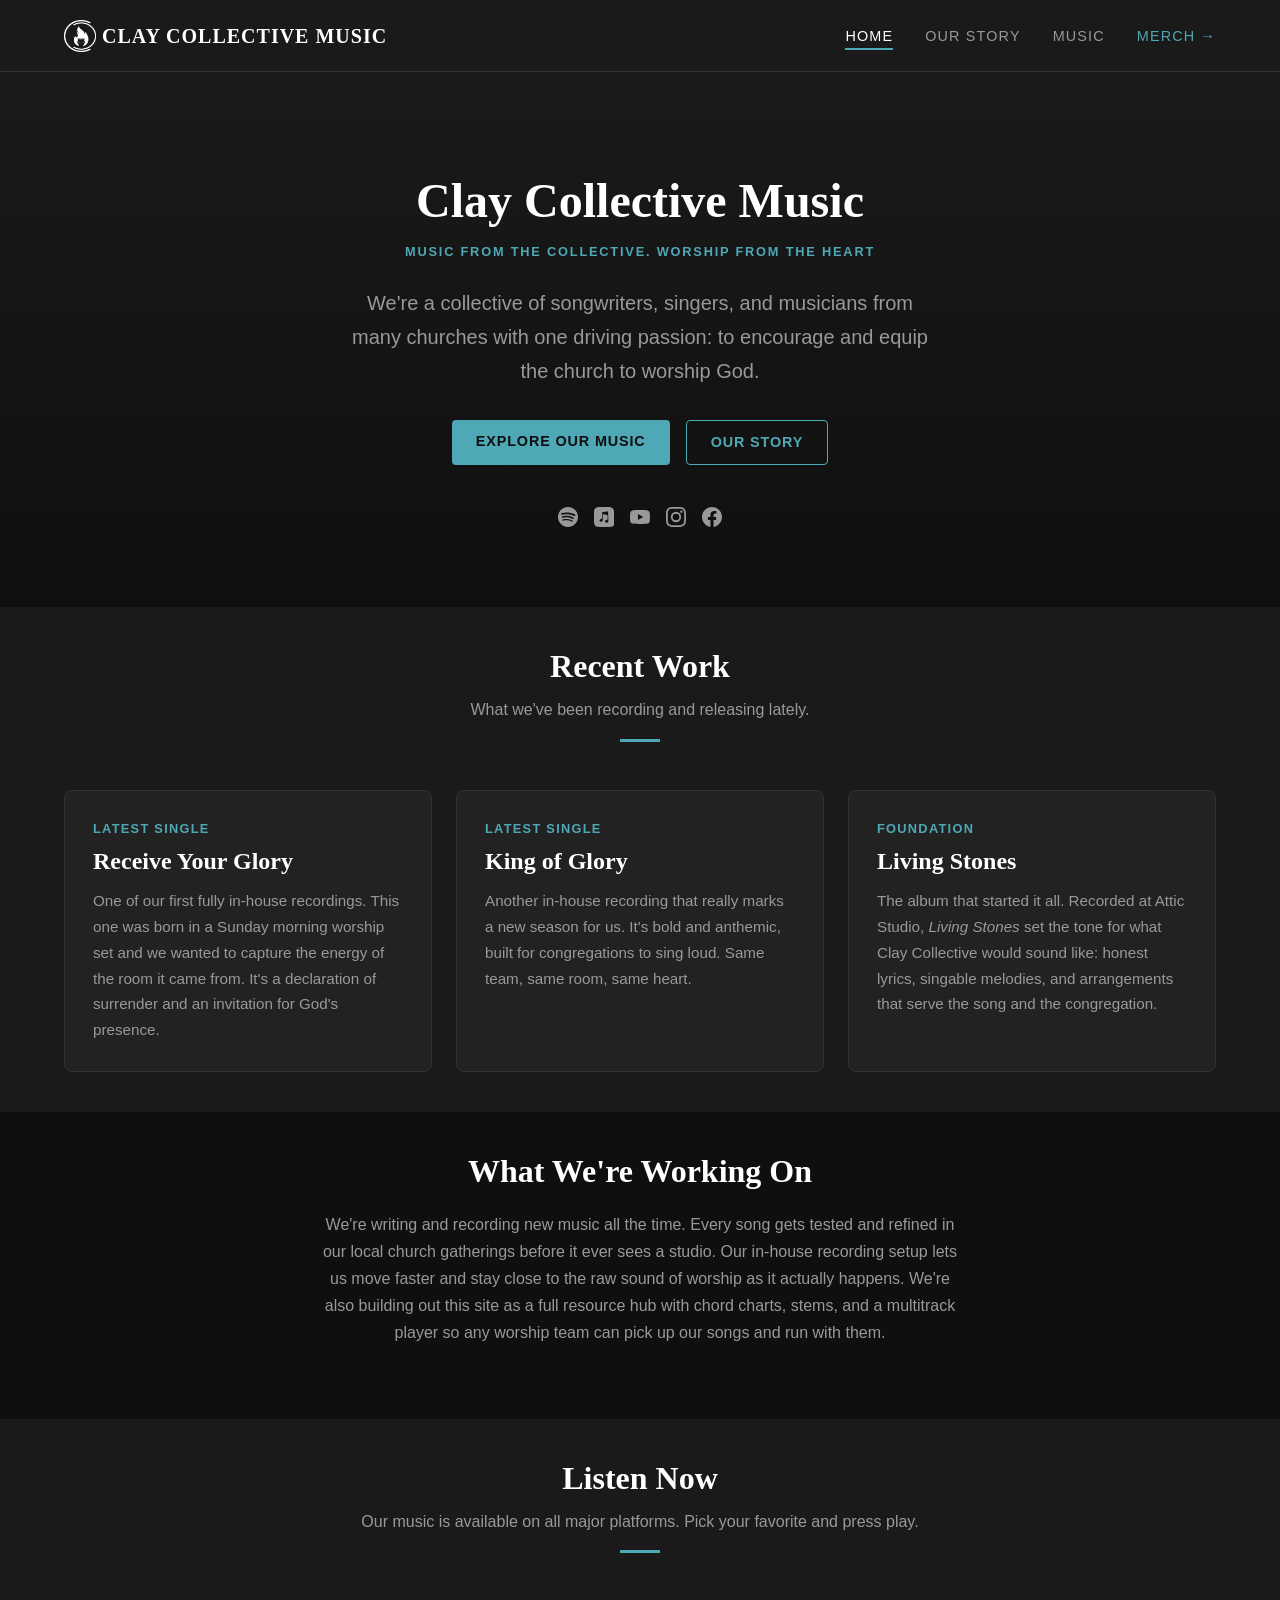
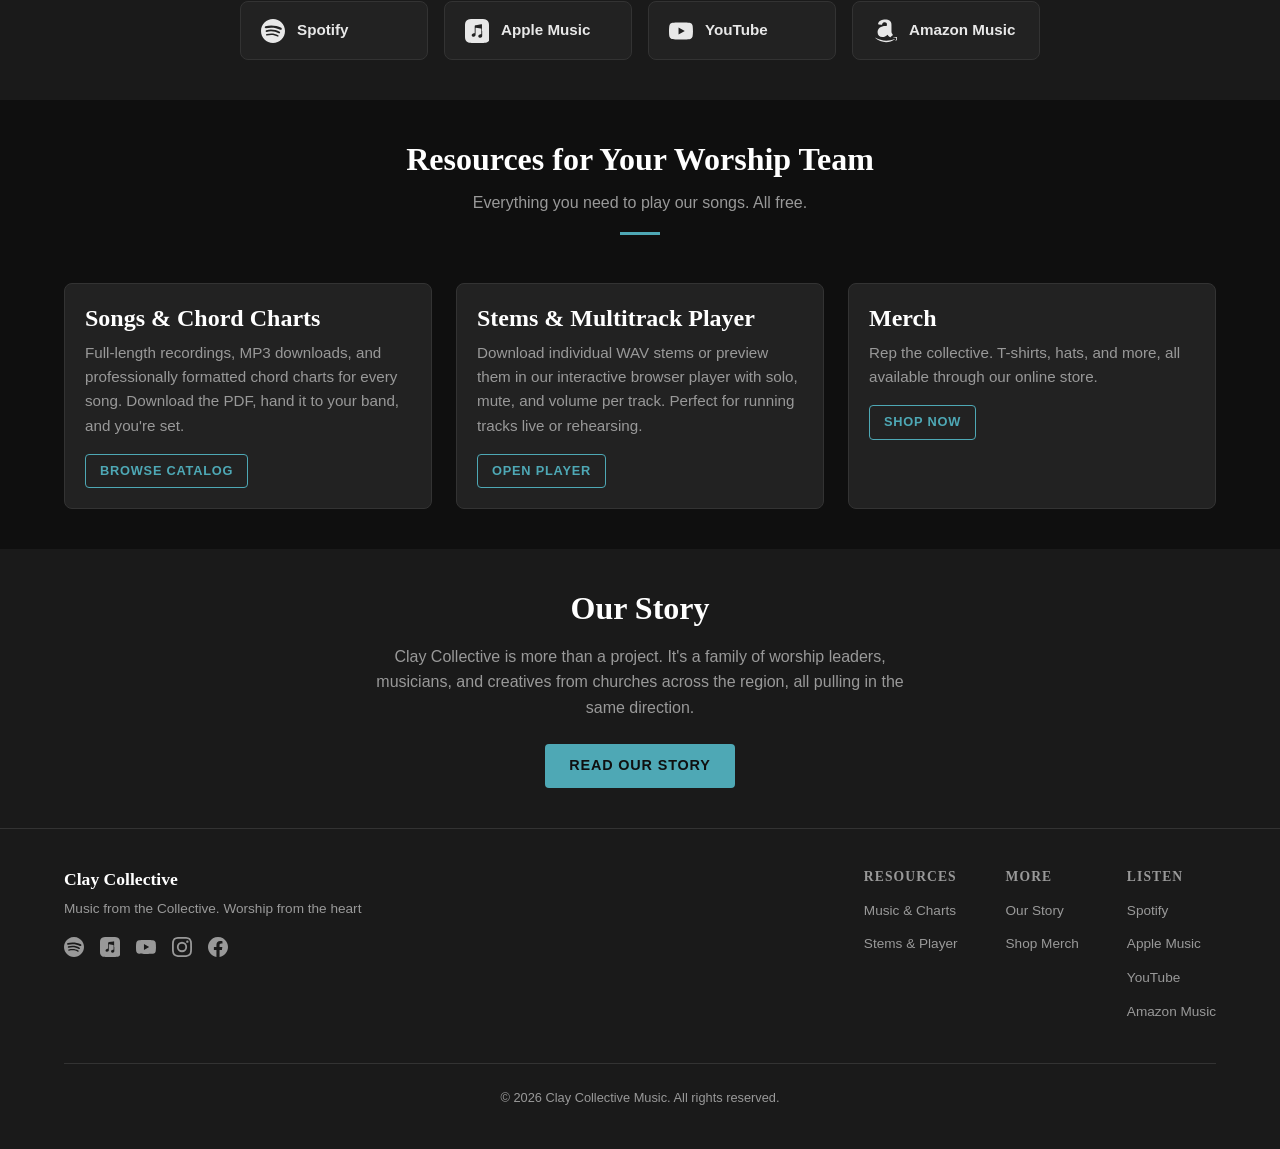
==== commit 0e1f3dc8: "deploy: ClayCollectiveMusic/claycollectivemusic.com@68b7a71d43e475edf92490b0ae2f2dda2fcaa144" ====
--- a/index.html
+++ b/index.html
@@ -21,12 +21,20 @@
     }
     .hero-home h1 {
       font-size: 3rem;
-      margin-bottom: 20px;
+      margin-bottom: 12px;
+    }
+    .hero-tagline {
+      font-size: 0.8rem;
+      font-weight: 700;
+      text-transform: uppercase;
+      letter-spacing: 0.14em;
+      color: var(--color-accent);
+      margin-bottom: 24px;
     }
     .hero-home .subtitle {
       font-size: 1.25rem;
       color: var(--color-text-muted);
-      max-width: 680px;
+      max-width: 600px;
       margin: 0 auto 32px;
       line-height: 1.7;
     }
@@ -112,68 +120,6 @@
       text-transform: uppercase;
       letter-spacing: 0.1em;
     }
-    .story-section {
-      max-width: 800px;
-      margin: 0 auto;
-    }
-    .story-section p {
-      color: var(--color-text);
-      font-size: 1.05rem;
-      line-height: 1.8;
-      margin-bottom: 20px;
-    }
-    .story-section p:last-child {
-      margin-bottom: 0;
-    }
-    .timeline {
-      position: relative;
-      padding-left: 32px;
-      margin-top: 40px;
-    }
-    .timeline::before {
-      content: '';
-      position: absolute;
-      left: 7px;
-      top: 8px;
-      bottom: 8px;
-      width: 2px;
-      background-color: var(--color-border);
-    }
-    .timeline-item {
-      position: relative;
-      margin-bottom: 36px;
-    }
-    .timeline-item:last-child {
-      margin-bottom: 0;
-    }
-    .timeline-item::before {
-      content: '';
-      position: absolute;
-      left: -32px;
-      top: 6px;
-      width: 16px;
-      height: 16px;
-      border-radius: 50%;
-      background-color: var(--color-accent);
-      border: 3px solid var(--color-bg);
-    }
-    .timeline-item .timeline-date {
-      color: var(--color-accent);
-      font-size: 0.85rem;
-      font-weight: 700;
-      text-transform: uppercase;
-      letter-spacing: 0.08em;
-      margin-bottom: 6px;
-    }
-    .timeline-item h3 {
-      font-size: 1.2rem;
-      margin-bottom: 8px;
-    }
-    .timeline-item p {
-      color: var(--color-text-muted);
-      font-size: 0.95rem;
-      line-height: 1.7;
-    }
     .recent-work-grid {
       display: grid;
       grid-template-columns: repeat(auto-fit, minmax(280px, 1fr));
@@ -208,38 +154,40 @@
       .mission-block blockquote { font-size: 1.3rem; }
       .stat-item .stat-number { font-size: 2rem; }
       .stat-row { gap: 32px; }
-      .story-section p { font-size: 1rem; }
-    }
+}
   </style>
-  <link rel="stylesheet" crossorigin href="/assets/styles-BL6vmr9r.css">
+  <link rel="stylesheet" crossorigin href="/assets/styles-FxfGth_D.css">
 </head>
 <body>
 
   <nav class="site-nav">
   <div class="container">
-    <a href="index.html" class="nav-logo">Clay Collective</a>
+    <a href="index.html" class="nav-logo">
+      <img src="/assets/logo-icon-white-BDZLgwiG.png" alt="Clay Collective Music Logo" class="nav-logo-icon">
+      Clay Collective Music</a>
     <button class="nav-toggle" aria-label="Toggle navigation" onclick="this.classList.toggle('open'); document.getElementById('nav-menu').classList.toggle('open');">
       <span></span><span></span><span></span>
     </button>
     <ul class="nav-links" id="nav-menu">
       <li><a href="index.html" class="active">Home</a></li>
-      <li><a href="people.html">Our People</a></li>
+      <li><a href="story.html">Our Story</a></li>
       <li><a href="music.html">Music</a></li>
-      <li><a href="player.html">Stems &amp; Player</a></li>
-      <li><a href="https://shop.tbsonlinestore.com/product-category/clay-collective/" target="_blank" rel="noopener" class="nav-external">Shop Merch &rarr;</a></li>
+      <li><a href="https://shop.tbsonlinestore.com/product-category/clay-collective/" target="_blank" rel="noopener" class="nav-external">Merch &rarr;</a></li>
     </ul>
   </div>
 </nav>
 
+
   <main>
     <!-- Hero -->
     <section class="hero-home">
       <div class="container">
-        <h1>Clay Collective</h1>
-        <p class="subtitle">We're a worship collective writing and recording music for the church and the region. We want to equip worship teams and help congregations encounter God through song.</p>
+        <h1>Clay Collective Music</h1>
+        <p class="hero-tagline">Music from the Collective. Worship from the heart</p>
+        <p class="subtitle">We're a collective of songwriters, singers, and musicians from many churches with one driving passion: to encourage and equip the church to worship God. </p>
         <div class="hero-ctas">
           <a href="music.html" class="btn btn-primary">Explore Our Music</a>
-          <a href="player.html" class="btn btn-outline">Open Stem Player</a>
+          <a href="story.html" class="btn btn-outline">Our Story</a>
         </div>
         <div class="social-links" style="justify-content: center;">
           
@@ -253,46 +201,6 @@
           
           <a href="https://www.facebook.com/claycollectivemusic" target="_blank" rel="noopener" aria-label="Facebook"><svg viewBox="0 0 24 24" width="24" height="24" fill="currentColor"><path d="M24 12.073c0-6.627-5.373-12-12-12s-12 5.373-12 12c0 5.99 4.388 10.954 10.125 11.854v-8.385H7.078v-3.47h3.047V9.43c0-3.007 1.792-4.669 4.533-4.669 1.312 0 2.686.235 2.686.235v2.953H15.83c-1.491 0-1.956.925-1.956 1.874v2.25h3.328l-.532 3.47h-2.796v8.385C19.612 23.027 24 18.062 24 12.073z"/></svg></a>
           
-        </div>
-      </div>
-    </section>
-
-    <!-- Our Story -->
-    <section class="section">
-      <div class="container">
-        <div class="section-header">
-          <h2>Our Story</h2>
-          <p>How a simple desire to worship became a movement serving churches across the region.</p>
-          <div class="accent-line"></div>
-        </div>
-        <div class="story-section">
-          <p>Clay Collective started with a simple idea: the local church deserves original worship music that sounds like its own voice. The name comes from the picture of jars of clay. We're ordinary people, shaped by a faithful God, and the music that comes out of that is something only real community can carry.</p>
-
-          <div class="timeline">
-            <div class="timeline-item">
-              <div class="timeline-date">The Beginning</div>
-              <h3>Matt Greiner &amp; Ryan Kurtz Launch Clay Collective</h3>
-              <p>It started with Matt Greiner and Ryan Kurtz. They were friends who loved worship and wanted to write songs that churches could actually sing. Not from a Nashville writing room, but from prayer rooms and weekend gatherings. That early season produced <em>Living Stones</em>, Clay Collective's debut album and the foundation for everything that followed.</p>
-            </div>
-
-            <div class="timeline-item">
-              <div class="timeline-date">A New Chapter</div>
-              <h3>Josh Smucker &amp; Bronley Plumb Pick Up the Mantle</h3>
-              <p>After <em>Living Stones</em>, the vision got passed forward. Josh Smucker and Bronley Plumb stepped in and sharpened the focus, centering Clay Collective specifically on congregational, corporate worship. The goal was clear: write songs that a room full of people can sing together on a Sunday morning. Songs with theological weight that are still simple enough for anyone to follow along.</p>
-            </div>
-
-            <div class="timeline-item">
-              <div class="timeline-date">Growing the Team</div>
-              <h3>Ben Ord Joins the Collective</h3>
-              <p>About a year later, Ben Ord came on board, bringing new musical depth and creative energy. With his addition, the writing and production took a significant step forward. The team was growing, and so was the sound.</p>
-            </div>
-
-            <div class="timeline-item">
-              <div class="timeline-date">The Bigger Picture</div>
-              <h3>A Regional Worship Community</h3>
-              <p>Clay Collective has never been about just one church or one band. Over the years, we've pulled in musicians, vocalists, and worship leaders from churches across the region. We write together, lead together, and record together. Some of our earlier recordings were done at Attic Studio, but more recently we've started recording in house, which gives us the freedom to capture songs in the same rooms where they were first sung.</p>
-            </div>
-          </div>
         </div>
       </div>
     </section>
@@ -404,12 +312,12 @@
       </div>
     </section>
 
-    <!-- People CTA -->
+    <!-- Story CTA -->
     <section class="section section-alt">
       <div class="container text-center">
-        <h2>Meet the People Behind Our Heartbeat</h2>
+        <h2>Our Story</h2>
         <p class="text-muted mt-16" style="max-width: 540px; margin-left: auto; margin-right: auto;">Clay Collective is more than a project. It's a family of worship leaders, musicians, and creatives from churches across the region, all pulling in the same direction.</p>
-        <a href="people.html" class="btn btn-primary mt-24">Our People</a>
+        <a href="story.html" class="btn btn-primary mt-24">Read Our Story</a>
       </div>
     </section>
   </main>
@@ -419,7 +327,7 @@
     <div class="footer-content">
       <div class="footer-brand">
         <h3>Clay Collective</h3>
-        <p>Worship music for the church and the region.</p>
+        <p>Music from the Collective. Worship from the heart</p>
         <div class="social-links footer-socials">
           
           <a href="https://open.spotify.com/artist/7bCKg9hnVh06i8bz2xbuVS" target="_blank" rel="noopener" aria-label="Spotify"><svg viewBox="0 0 24 24" width="18" height="18" fill="currentColor"><path d="M12 0C5.4 0 0 5.4 0 12s5.4 12 12 12 12-5.4 12-12S18.66 0 12 0zm5.521 17.34c-.24.359-.66.48-1.021.24-2.82-1.74-6.36-2.101-10.561-1.141-.418.122-.779-.179-.899-.539-.12-.421.18-.78.54-.9 4.56-1.021 8.52-.6 11.64 1.32.42.18.479.659.301 1.02zm1.44-3.3c-.301.42-.841.6-1.262.3-3.239-1.98-8.159-2.58-11.939-1.38-.479.12-1.02-.12-1.14-.6-.12-.48.12-1.021.6-1.141C9.6 9.9 15 10.561 18.72 12.84c.361.181.54.78.241 1.2zm.12-3.36C15.24 8.4 8.82 8.16 5.16 9.301c-.6.179-1.2-.181-1.38-.721-.18-.601.18-1.2.72-1.381 4.26-1.26 11.28-1.02 15.721 1.621.539.3.719 1.02.419 1.56-.299.421-1.02.599-1.559.3z"/></svg></a>
@@ -445,7 +353,7 @@
         <div class="footer-links-group">
           <h4>More</h4>
           <ul>
-            <li><a href="people.html">Our People</a></li>
+            <li><a href="story.html">Our Story</a></li>
             <li><a href="https://shop.tbsonlinestore.com/product-category/clay-collective/" target="_blank" rel="noopener">Shop Merch</a></li>
           </ul>
         </div>
@@ -471,5 +379,6 @@
   </div>
 </footer>
 
+
 </body>
 </html>
--- a/assets/styles-FxfGth_D.css
+++ b/assets/styles-FxfGth_D.css
@@ -0,0 +1 @@
+*,*:before,*:after{box-sizing:border-box;margin:0;padding:0}:root{--color-bg: #0f0f0f;--color-bg-alt: #1a1a1a;--color-surface: #222222;--color-surface-hover: #2a2a2a;--color-border: #333333;--color-text: #e8e8e8;--color-text-muted: #999999;--color-accent: #4ea8b5;--color-accent-hover: #5fc0ce;--color-white: #ffffff;--font-heading: "Georgia", "Times New Roman", serif;--font-body: "Segoe UI", "Helvetica Neue", Arial, sans-serif;--max-width: 1200px;--nav-height: 72px}html{scroll-behavior:smooth}body{font-family:var(--font-body);background-color:var(--color-bg);color:var(--color-text);line-height:1.6;min-height:100vh;display:flex;flex-direction:column}a{color:var(--color-accent);text-decoration:none;transition:color .2s ease}a:hover{color:var(--color-accent-hover)}img{max-width:100%;height:auto;display:block}h1,h2,h3,h4{font-family:var(--font-heading);color:var(--color-white);line-height:1.2}h1{font-size:2.5rem}h2{font-size:2rem}h3{font-size:1.5rem}h4{font-size:1.25rem}.container{width:100%;max-width:var(--max-width);margin:0 auto;padding:0 24px}main{flex:1}.site-nav{background-color:var(--color-bg-alt);border-bottom:1px solid var(--color-border);position:sticky;top:0;z-index:100;height:var(--nav-height)}.site-nav .container{display:flex;align-items:center;justify-content:space-between;height:100%}.nav-logo{font-family:var(--font-heading);font-size:1.25rem;color:var(--color-white);font-weight:700;text-transform:uppercase;letter-spacing:.05em;display:flex}.nav-logo:hover{color:var(--color-accent)}.nav-logo-icon{width:32px;height:32px;display:inline-block;margin-right:6px}.nav-links{display:flex;list-style:none;gap:32px;align-items:center}.nav-links a{color:var(--color-text-muted);font-size:.9rem;text-transform:uppercase;letter-spacing:.08em;padding:4px 0;border-bottom:2px solid transparent;transition:color .2s ease,border-color .2s ease}.nav-links a:hover,.nav-links a.active{color:var(--color-white);border-bottom-color:var(--color-accent)}.nav-links a.nav-external{color:var(--color-accent)}.nav-links a.nav-external:hover{color:var(--color-accent-hover)}.nav-toggle{display:none;background:none;border:none;cursor:pointer;padding:8px}.nav-toggle span{display:block;width:24px;height:2px;background-color:var(--color-text);margin:5px 0;transition:transform .3s ease,opacity .3s ease}.nav-toggle.open span:nth-child(1){transform:rotate(45deg) translate(5px,5px)}.nav-toggle.open span:nth-child(2){opacity:0}.nav-toggle.open span:nth-child(3){transform:rotate(-45deg) translate(5px,-5px)}.hero{padding:48px 0;text-align:center;background:linear-gradient(180deg,var(--color-bg-alt) 0%,var(--color-bg) 100%)}.hero h1{margin-bottom:16px}.hero .subtitle{font-size:1.2rem;color:var(--color-text-muted);max-width:640px;margin:0 auto 32px}.hero .accent-line{width:60px;height:3px;background-color:var(--color-accent);margin:0 auto}.section{padding:40px 0}.section-alt{background-color:var(--color-bg-alt)}.section-header{text-align:center;margin-bottom:48px}.section-header h2{margin-bottom:12px}.section-header p{color:var(--color-text-muted);max-width:560px;margin:0 auto}.section-header .accent-line{width:40px;height:3px;background-color:var(--color-accent);margin:16px auto 0}.card-grid{display:grid;grid-template-columns:repeat(auto-fill,minmax(300px,1fr));gap:24px}.card{background-color:var(--color-surface);border:1px solid var(--color-border);border-radius:8px;overflow:hidden;transition:transform .2s ease,box-shadow .2s ease}.card:hover{transform:translateY(-2px);box-shadow:0 8px 24px #0000004d}.card-img{width:100%;aspect-ratio:16 / 9;object-fit:cover;background-color:var(--color-bg)}.card-body{padding:20px}.card-body h3{margin-bottom:8px}.card-body p{color:var(--color-text-muted);font-size:.95rem;margin-bottom:16px}.people-grid{display:grid;grid-template-columns:repeat(auto-fill,minmax(240px,1fr));gap:32px}.person-card{text-align:center}.person-card .person-photo{width:160px;height:160px;border-radius:50%;object-fit:cover;margin:0 auto 16px;border:3px solid var(--color-border);background-color:var(--color-surface)}.person-card h3{margin-bottom:4px;font-size:1.2rem}.person-card .role{color:var(--color-accent);font-size:.9rem;margin-bottom:8px}.person-card p{color:var(--color-text-muted);font-size:.9rem}.song-table{width:100%;border-collapse:collapse}.song-table th,.song-table td{padding:16px;text-align:left;border-bottom:1px solid var(--color-border)}.song-table th{color:var(--color-text-muted);font-size:.8rem;text-transform:uppercase;letter-spacing:.1em;font-weight:600}.song-table td{font-size:.95rem}.song-table tr:hover td{background-color:var(--color-surface-hover)}.song-table .song-title{color:var(--color-white);font-weight:600}.btn{display:inline-block;padding:10px 24px;border-radius:4px;font-size:.9rem;font-weight:600;text-transform:uppercase;letter-spacing:.06em;cursor:pointer;border:none;transition:background-color .2s ease,transform .1s ease}.btn:active{transform:scale(.98)}.btn-primary{background-color:var(--color-accent);color:var(--color-bg)}.btn-primary:hover{background-color:var(--color-accent-hover);color:var(--color-bg)}.btn-outline{background-color:transparent;border:1px solid var(--color-accent);color:var(--color-accent)}.btn-outline:hover{background-color:var(--color-accent);color:var(--color-bg)}.btn-sm{padding:6px 14px;font-size:.8rem}.btn-icon{display:inline-flex;align-items:center;gap:6px}.album-card{display:flex;gap:32px;background-color:var(--color-surface);border:1px solid var(--color-border);border-radius:8px;overflow:hidden}.album-art{flex-shrink:0;width:240px;display:flex;align-items:flex-start;padding:24px}.album-art img{width:100%;height:auto;border-radius:4px}.album-info{flex:1;padding:24px 24px 24px 0;min-width:0}.album-header{display:flex;align-items:baseline;gap:12px;margin-bottom:20px}.album-header h2{margin:0;font-size:1.5rem}.album-year{color:var(--color-text-muted);font-size:.9rem;flex-shrink:0}.album-tracks{display:flex;flex-direction:column;gap:4px}.album-track-row{display:flex;flex-direction:column;gap:0;padding:8px 12px;border-radius:4px;transition:background-color .15s ease}.album-track-row:hover{background-color:var(--color-bg)}.album-track-top{display:flex;align-items:center;gap:12px;width:100%}.album-track-num{color:var(--color-text-muted);font-size:.85rem;font-variant-numeric:tabular-nums;width:24px;flex-shrink:0}.album-track-name{color:var(--color-white);font-weight:600;font-size:.95rem;flex:1;min-width:0;white-space:nowrap;overflow:hidden;text-overflow:ellipsis}.album-track-actions{display:flex;gap:4px;flex-shrink:0;align-items:center}.track-action-btn{display:flex;align-items:center;justify-content:center;width:30px;height:28px;border-radius:4px;border:1px solid var(--color-border);color:var(--color-text-muted);background:transparent;transition:all .15s ease}.track-action-btn:hover{border-color:var(--color-accent);color:var(--color-accent)}.track-action-btn[title="Listen on Spotify"]{color:#1db954}.track-action-label{font-size:.65rem;font-weight:700;letter-spacing:.02em;width:auto;padding:0 8px;text-transform:lowercase}.track-action-primary{border-color:var(--color-accent);background-color:var(--color-accent);color:var(--color-bg)}.track-action-primary:hover{background-color:var(--color-accent-hover);border-color:var(--color-accent-hover);color:var(--color-bg)}@media(max-width:768px){.album-card{flex-direction:column}.album-art{width:100%;padding:20px 20px 0;max-width:280px;margin:0 auto}.album-info{padding:20px}.album-track-top{flex-wrap:wrap}.album-track-actions{width:100%;padding-left:40px;margin-top:4px}}.music-play-btn{width:28px;height:28px;border-radius:50%;border:1.5px solid var(--color-text-muted);background:transparent;color:var(--color-text-muted);cursor:pointer;display:flex;align-items:center;justify-content:center;flex-shrink:0;padding:0;transition:border-color .15s ease,color .15s ease}.music-play-btn:hover{border-color:var(--color-accent);color:var(--color-accent)}.music-play-btn .icon-pause{display:none}.music-play-btn .icon-play,.album-track-row.is-playing .music-play-btn .icon-pause{display:block}.album-track-row.is-playing .music-play-btn .icon-play{display:none}.album-track-row.is-playing .music-play-btn{border-color:var(--color-accent);color:var(--color-accent)}.music-progress-bar{width:100%;height:32px;cursor:pointer;position:relative;margin-top:4px;padding:0;background-color:#0000004d;border-radius:3px;overflow:hidden;display:none}.album-track-row.is-playing .music-progress-bar,.album-track-row.has-played .music-progress-bar{display:block}.music-progress-fill{position:absolute;left:0;bottom:0;height:2px;width:0%;background-color:var(--color-accent);transition:none;z-index:1}.song-list{display:flex;gap:8px;flex-wrap:wrap;margin-bottom:24px}.song-item{display:flex;align-items:center;gap:12px;padding:8px 16px 8px 8px;background-color:var(--color-surface);border:1px solid var(--color-border);border-radius:8px;cursor:pointer;transition:border-color .2s ease,background-color .2s ease;color:var(--color-text);font-family:inherit;text-align:left}.song-item:hover{border-color:var(--color-accent);background-color:var(--color-surface-hover)}.song-item.active{border-color:var(--color-accent);background-color:#4ea8b51a}.song-item-art{width:44px;height:44px;border-radius:4px;object-fit:cover;flex-shrink:0}.song-item-art-placeholder{background-color:var(--color-bg)}.song-item-info{display:flex;flex-direction:column;min-width:0}.song-item-title{font-size:.9rem;font-weight:600;color:var(--color-white);white-space:nowrap;overflow:hidden;text-overflow:ellipsis}.song-item-album{font-size:.75rem;color:var(--color-text-muted)}.waveforms-unloaded canvas{filter:blur(3px);opacity:.5}.transport-size-warning{font-size:.8rem;color:var(--color-muted);margin-left:8px}.player-container{background-color:var(--color-surface);border:1px solid var(--color-border);border-radius:8px;padding:24px}.player-transport{display:flex;align-items:center;gap:16px;margin-bottom:20px;padding-bottom:16px;border-bottom:1px solid var(--color-border)}.daw-play-btn{width:52px;height:52px;border-radius:50%;background-color:transparent;color:var(--color-white);border:2px solid var(--color-white);cursor:pointer;display:flex;align-items:center;justify-content:center;flex-shrink:0;transition:border-color .2s ease,color .2s ease;padding:0}.daw-play-btn:hover{border-color:var(--color-accent);color:var(--color-accent)}.daw-play-btn .icon-pause,.daw-play-btn .icon-loading{display:none}.daw-play-btn .icon-play,.daw-play-btn.is-playing .icon-pause{display:block}.daw-play-btn.is-playing .icon-play{display:none}.daw-play-btn.is-loading .icon-loading{display:block;animation:spin .8s linear infinite}.daw-play-btn.is-loading .icon-play{display:none}@keyframes spin{to{transform:rotate(360deg)}}.player-time{color:var(--color-text-muted);font-size:1.1rem;font-variant-numeric:tabular-nums;flex-shrink:0;letter-spacing:.04em}.daw-waveform-area{position:relative;cursor:pointer}.daw-playhead{position:absolute;top:0;bottom:0;left:0;width:2px;background-color:#ffffffd9;z-index:10;pointer-events:none;transition:none}.daw-playhead-time{position:absolute;top:-22px;left:0;transform:translate(-50%);background-color:var(--color-bg);color:var(--color-white);font-size:.7rem;font-variant-numeric:tabular-nums;padding:2px 6px;border-radius:3px;border:1px solid var(--color-border);z-index:11;pointer-events:none;white-space:nowrap}.track-list{display:flex;flex-direction:column;gap:8px}.track-group{background-color:#ffffff05;border:1px solid rgba(255,255,255,.06);border-radius:6px;padding:6px 10px 8px}.group-header{display:flex;align-items:center;gap:8px;padding-bottom:6px;margin-bottom:4px;border-bottom:1px solid rgba(255,255,255,.06)}.group-label{font-size:.75rem;font-weight:700;color:var(--color-text-muted);text-transform:uppercase;letter-spacing:.1em}.group-count{font-size:.7rem;color:var(--color-text-muted);background-color:#ffffff0f;padding:1px 6px;border-radius:8px}.group-controls{display:flex;gap:4px}.group-mute-btn,.group-solo-btn{width:22px;height:18px;border-radius:3px;border:none;cursor:pointer;display:flex;align-items:center;justify-content:center;background-color:#ffffff1f;color:#ffffff73;padding:0;transition:all .15s ease;font-size:.6rem;font-weight:700;-webkit-user-select:none;user-select:none}.group-mute-btn:hover,.group-solo-btn:hover{background-color:#fff3;color:var(--color-white)}.group-mute-btn.active{background-color:#b33a2a;color:#fff}.group-solo-btn.active{background-color:#c4a83c;color:#1a1a1a}.track-row{display:flex;align-items:center;gap:8px;padding:2px 0}.track-waveform{flex:1;height:32px;background-color:#0000004d;border-radius:3px;overflow:hidden;position:relative}.track-waveform .track-label{position:absolute;top:3px;left:8px;font-size:.7rem;font-weight:700;color:#ffffffb3;z-index:1;pointer-events:none;line-height:1}.track-waveform canvas{display:block}.track-loading-bar{position:absolute;bottom:0;left:0;height:2px;width:0%;background-color:#4ea8b599;pointer-events:none}.transport-progress{flex:1;min-width:0}.player-progress-bar{position:relative;width:100%;height:3px;background:#ffffff14;border-radius:2px;overflow:hidden;margin-bottom:4px}.player-progress-fill{height:100%;width:0%;background:var(--color-accent, #4ea8b5);border-radius:2px;transition:width .1s linear}.player-progress-label{font-size:.75rem;color:var(--color-text-muted);text-align:center;margin-top:4px;margin-bottom:16px}.track-error{position:absolute;top:0;right:0;bottom:0;left:0;display:flex;align-items:center;padding-left:8px;font-size:11px;color:#e05c5c;background:#e05c5c14;pointer-events:none}.track-controls{display:flex;align-items:center;gap:4px;flex-shrink:0}.track-btn-mute,.track-btn-solo{width:24px;height:20px;border-radius:3px;border:none;cursor:pointer;display:flex;align-items:center;justify-content:center;font-size:.65rem;font-weight:700;transition:all .15s ease;padding:0;-webkit-user-select:none;user-select:none}.track-btn-mute{background-color:#ffffff1f;color:#ffffff73}.track-btn-mute:hover{background-color:#fff3;color:var(--color-white)}.track-btn-mute.active{background-color:#b33a2a;color:#fff}.track-btn-solo{background-color:#ffffff1f;color:#ffffff73}.track-btn-solo:hover{background-color:#fff3;color:var(--color-white)}.track-btn-solo.active{background-color:#c4a83c;color:#1a1a1a}.track-download-btn{display:flex;align-items:center;justify-content:center;width:26px;height:26px;flex-shrink:0;color:var(--color-text-muted);opacity:.5;transition:opacity .15s ease}.track-download-btn:hover{opacity:1;color:var(--color-white)}.site-footer{background-color:var(--color-bg-alt);border-top:1px solid var(--color-border);padding:40px 0;margin-top:auto}.footer-content{display:flex;justify-content:space-between;align-items:flex-start;gap:32px}.footer-brand h3{font-size:1.1rem;margin-bottom:8px}.footer-brand p{color:var(--color-text-muted);font-size:.85rem}.footer-links{display:flex;gap:48px}.footer-links-group h4{font-size:.85rem;text-transform:uppercase;letter-spacing:.08em;margin-bottom:12px;color:var(--color-text-muted)}.footer-links-group ul{list-style:none}.footer-links-group li{margin-bottom:8px}.footer-links-group a{color:var(--color-text-muted);font-size:.85rem}.footer-links-group a:hover{color:var(--color-white)}.footer-bottom{margin-top:32px;padding-top:24px;border-top:1px solid var(--color-border);text-align:center;color:var(--color-text-muted);font-size:.8rem}.social-links{display:flex;gap:16px;align-items:center}.social-links a{color:var(--color-text-muted);font-size:.85rem;transition:color .2s ease}.social-links a:hover{color:var(--color-white)}.social-links svg{width:20px;height:20px;fill:currentColor;vertical-align:middle}.footer-socials{margin-top:16px}.streaming-links{display:flex;gap:8px;flex-wrap:wrap;align-items:center}.streaming-links a{display:inline-flex;align-items:center;gap:4px;padding:4px 10px;font-size:.75rem;font-weight:600;border-radius:3px;border:1px solid var(--color-border);color:var(--color-text-muted);transition:all .15s ease}.streaming-links a:hover{border-color:var(--color-accent);color:var(--color-accent)}.text-center{text-align:center}.text-muted{color:var(--color-text-muted)}.mt-16{margin-top:16px}.mt-24{margin-top:24px}.mt-32{margin-top:32px}.mb-16{margin-bottom:16px}.mb-24{margin-bottom:24px}.gap-16{gap:16px}.flex{display:flex}.flex-wrap{flex-wrap:wrap}.items-center{align-items:center}.justify-center{justify-content:center}@media(max-width:768px){h1{font-size:1.8rem}h2{font-size:1.5rem}h3{font-size:1.25rem}.hero{padding:32px 0}.section{padding:24px 0}.nav-toggle{display:block}.nav-links{display:none;position:absolute;top:var(--nav-height);left:0;right:0;flex-direction:column;background-color:var(--color-bg-alt);border-bottom:1px solid var(--color-border);padding:16px 24px;gap:0}.nav-links.open{display:flex}.nav-links li{width:100%}.nav-links a{display:block;padding:12px 0;border-bottom:none}.table-responsive{overflow-x:auto;-webkit-overflow-scrolling:touch}.footer-content{flex-direction:column}.footer-links{flex-direction:column;gap:24px}.track-waveform{height:28px}.track-btn-mute,.track-btn-solo{width:20px;height:18px}.card-grid{grid-template-columns:1fr}.people-grid{grid-template-columns:repeat(auto-fill,minmax(180px,1fr));gap:24px}}@media(max-width:480px){.container{padding:0 16px}.hero{padding:32px 0}.people-grid{grid-template-columns:1fr 1fr}.player-transport{flex-wrap:wrap}}
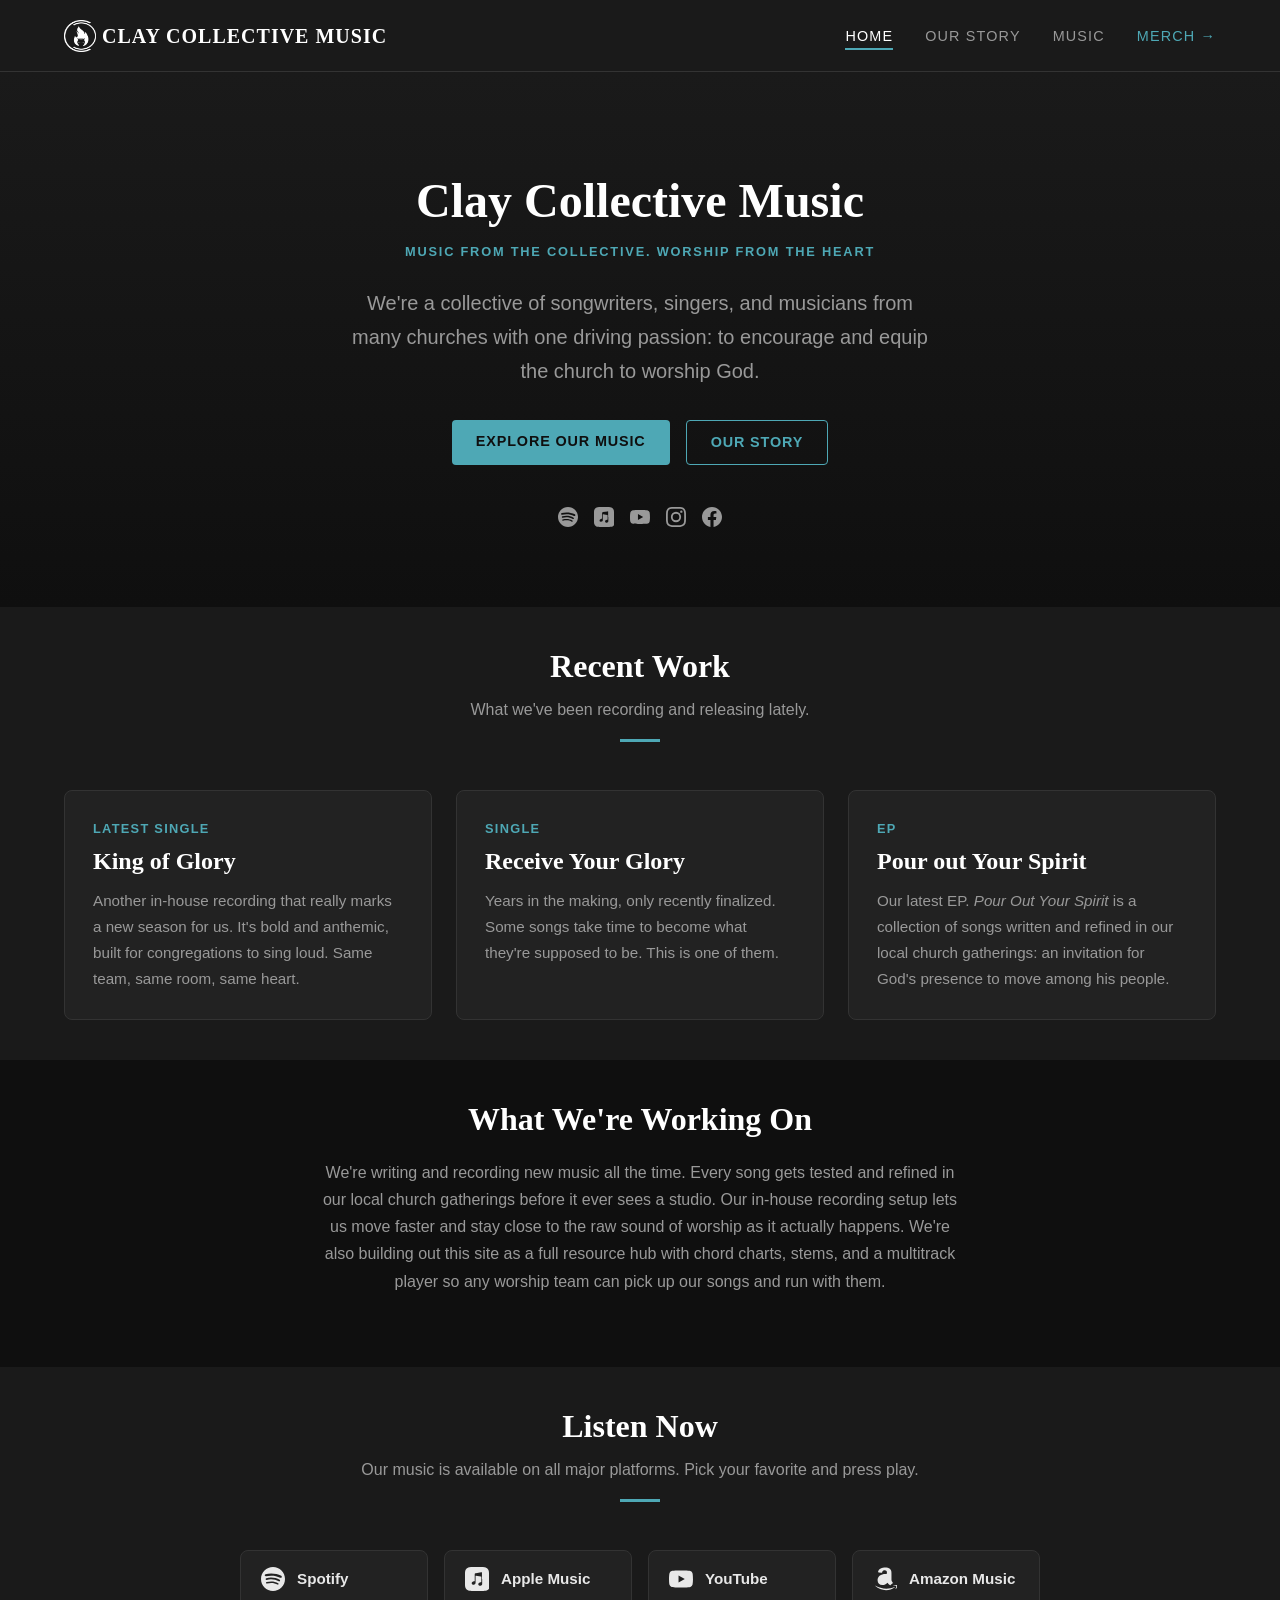
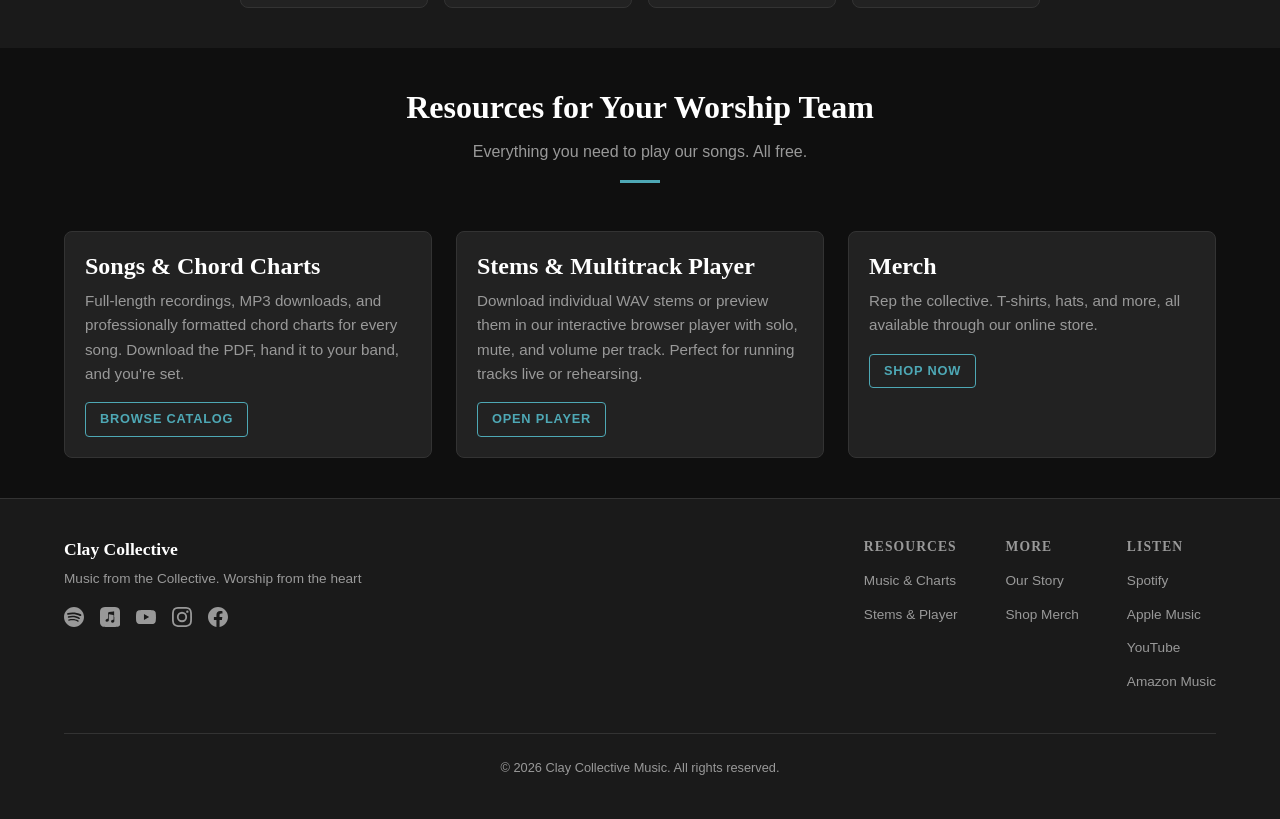
==== commit bffe84cb: "deploy: ClayCollectiveMusic/claycollectivemusic.com@1bdaab9aaf2edee482e8f3e6b2b1d313d97902a0" ====
--- a/index.html
+++ b/index.html
@@ -126,10 +126,17 @@
       gap: 24px;
     }
     .work-card {
+      display: block;
       background-color: var(--color-surface);
       border: 1px solid var(--color-border);
       border-radius: 8px;
       padding: 28px;
+      color: var(--color-text);
+      transition: border-color 0.2s ease, transform 0.15s ease;
+    }
+    .work-card:hover {
+      border-color: var(--color-accent);
+      transform: translateY(-2px);
     }
     .work-card .work-label {
       color: var(--color-accent);
@@ -156,7 +163,7 @@
       .stat-row { gap: 32px; }
 }
   </style>
-  <link rel="stylesheet" crossorigin href="/assets/styles-FxfGth_D.css">
+  <link rel="stylesheet" crossorigin href="/assets/styles-BGlXnlwF.css">
 </head>
 <body>
 
@@ -214,21 +221,21 @@
           <div class="accent-line"></div>
         </div>
         <div class="recent-work-grid">
-          <div class="work-card">
-            <div class="work-label">Latest Single</div>
-            <h3>Receive Your Glory</h3>
-            <p>One of our first fully in-house recordings. This one was born in a Sunday morning worship set and we wanted to capture the energy of the room it came from. It's a declaration of surrender and an invitation for God's presence.</p>
-          </div>
-          <div class="work-card">
+          <a href="music.html#king-of-glory" class="work-card">
             <div class="work-label">Latest Single</div>
             <h3>King of Glory</h3>
             <p>Another in-house recording that really marks a new season for us. It's bold and anthemic, built for congregations to sing loud. Same team, same room, same heart.</p>
-          </div>
-          <div class="work-card">
-            <div class="work-label">Foundation</div>
-            <h3>Living Stones</h3>
-            <p>The album that started it all. Recorded at Attic Studio, <em>Living Stones</em> set the tone for what Clay Collective would sound like: honest lyrics, singable melodies, and arrangements that serve the song and the congregation.</p>
-          </div>
+          </a>
+          <a href="music.html#receive-your-glory" class="work-card">
+            <div class="work-label">Single</div>
+            <h3>Receive Your Glory</h3>
+            <p>Years in the making, only recently finalized. Some songs take time to become what they're supposed to be. This is one of them.</p>
+          </a>
+          <a href="music.html#living-stones" class="work-card">
+            <div class="work-label">EP</div>
+            <h3>Pour out Your Spirit</h3>
+            <p>Our latest EP. <em>Pour Out Your Spirit</em> is a collection of songs written and refined in our local church gatherings: an invitation for God's presence to move among his people.</p>
+          </a>
         </div>
       </div>
     </section>
@@ -311,15 +318,6 @@
         </div>
       </div>
     </section>
-
-    <!-- Story CTA -->
-    <section class="section section-alt">
-      <div class="container text-center">
-        <h2>Our Story</h2>
-        <p class="text-muted mt-16" style="max-width: 540px; margin-left: auto; margin-right: auto;">Clay Collective is more than a project. It's a family of worship leaders, musicians, and creatives from churches across the region, all pulling in the same direction.</p>
-        <a href="story.html" class="btn btn-primary mt-24">Read Our Story</a>
-      </div>
-    </section>
   </main>
 
   <footer class="site-footer">
--- a/assets/styles-BGlXnlwF.css
+++ b/assets/styles-BGlXnlwF.css
@@ -0,0 +1 @@
+*,*:before,*:after{box-sizing:border-box;margin:0;padding:0}:root{--color-bg: #0f0f0f;--color-bg-alt: #1a1a1a;--color-surface: #222222;--color-surface-hover: #2a2a2a;--color-border: #333333;--color-text: #e8e8e8;--color-text-muted: #999999;--color-accent: #4ea8b5;--color-accent-hover: #5fc0ce;--color-white: #ffffff;--font-heading: "Georgia", "Times New Roman", serif;--font-body: "Segoe UI", "Helvetica Neue", Arial, sans-serif;--max-width: 1200px;--nav-height: 72px}html{scroll-behavior:smooth}body{font-family:var(--font-body);background-color:var(--color-bg);color:var(--color-text);line-height:1.6;min-height:100vh;display:flex;flex-direction:column}a{color:var(--color-accent);text-decoration:none;transition:color .2s ease}a:hover{color:var(--color-accent-hover)}img{max-width:100%;height:auto;display:block}h1,h2,h3,h4{font-family:var(--font-heading);color:var(--color-white);line-height:1.2}h1{font-size:2.5rem}h2{font-size:2rem}h3{font-size:1.5rem}h4{font-size:1.25rem}.container{width:100%;max-width:var(--max-width);margin:0 auto;padding:0 24px}main{flex:1}.site-nav{background-color:var(--color-bg-alt);border-bottom:1px solid var(--color-border);position:sticky;top:0;z-index:100;height:var(--nav-height)}.site-nav .container{display:flex;align-items:center;justify-content:space-between;height:100%}.nav-logo{font-family:var(--font-heading);font-size:1.25rem;color:var(--color-white);font-weight:700;text-transform:uppercase;letter-spacing:.05em;display:flex}.nav-logo:hover{color:var(--color-accent)}.nav-logo-icon{width:32px;height:32px;display:inline-block;margin-right:6px}.nav-links{display:flex;list-style:none;gap:32px;align-items:center}.nav-links a{color:var(--color-text-muted);font-size:.9rem;text-transform:uppercase;letter-spacing:.08em;padding:4px 0;border-bottom:2px solid transparent;transition:color .2s ease,border-color .2s ease}.nav-links a:hover,.nav-links a.active{color:var(--color-white);border-bottom-color:var(--color-accent)}.nav-links a.nav-external{color:var(--color-accent)}.nav-links a.nav-external:hover{color:var(--color-accent-hover)}.nav-toggle{display:none;background:none;border:none;cursor:pointer;padding:8px}.nav-toggle span{display:block;width:24px;height:2px;background-color:var(--color-text);margin:5px 0;transition:transform .3s ease,opacity .3s ease}.nav-toggle.open span:nth-child(1){transform:rotate(45deg) translate(5px,5px)}.nav-toggle.open span:nth-child(2){opacity:0}.nav-toggle.open span:nth-child(3){transform:rotate(-45deg) translate(5px,-5px)}.hero{padding:48px 0;text-align:center;background:linear-gradient(180deg,var(--color-bg-alt) 0%,var(--color-bg) 100%)}.hero h1{margin-bottom:16px}.hero .subtitle{font-size:1.2rem;color:var(--color-text-muted);max-width:640px;margin:0 auto 32px}.hero .accent-line{width:60px;height:3px;background-color:var(--color-accent);margin:0 auto}.section{padding:40px 0;scroll-margin-top:var(--nav-height)}.section-alt{background-color:var(--color-bg-alt)}.section-header{text-align:center;margin-bottom:48px}.section-header h2{margin-bottom:12px}.section-header p{color:var(--color-text-muted);max-width:560px;margin:0 auto}.section-header .accent-line{width:40px;height:3px;background-color:var(--color-accent);margin:16px auto 0}.card-grid{display:grid;grid-template-columns:repeat(auto-fill,minmax(300px,1fr));gap:24px}.card{background-color:var(--color-surface);border:1px solid var(--color-border);border-radius:8px;overflow:hidden;transition:transform .2s ease,box-shadow .2s ease}.card:hover{transform:translateY(-2px);box-shadow:0 8px 24px #0000004d}.card-img{width:100%;aspect-ratio:16 / 9;object-fit:cover;background-color:var(--color-bg)}.card-body{padding:20px}.card-body h3{margin-bottom:8px}.card-body p{color:var(--color-text-muted);font-size:.95rem;margin-bottom:16px}.people-grid{display:grid;grid-template-columns:repeat(auto-fill,minmax(240px,1fr));gap:32px}.person-card{text-align:center}.person-card .person-photo{width:160px;height:160px;border-radius:50%;object-fit:cover;margin:0 auto 16px;border:3px solid var(--color-border);background-color:var(--color-surface)}.person-card h3{margin-bottom:4px;font-size:1.2rem}.person-card .role{color:var(--color-accent);font-size:.9rem;margin-bottom:8px}.person-card p{color:var(--color-text-muted);font-size:.9rem}.song-table{width:100%;border-collapse:collapse}.song-table th,.song-table td{padding:16px;text-align:left;border-bottom:1px solid var(--color-border)}.song-table th{color:var(--color-text-muted);font-size:.8rem;text-transform:uppercase;letter-spacing:.1em;font-weight:600}.song-table td{font-size:.95rem}.song-table tr:hover td{background-color:var(--color-surface-hover)}.song-table .song-title{color:var(--color-white);font-weight:600}.btn{display:inline-block;padding:10px 24px;border-radius:4px;font-size:.9rem;font-weight:600;text-transform:uppercase;letter-spacing:.06em;cursor:pointer;border:none;transition:background-color .2s ease,transform .1s ease}.btn:active{transform:scale(.98)}.btn-primary{background-color:var(--color-accent);color:var(--color-bg)}.btn-primary:hover{background-color:var(--color-accent-hover);color:var(--color-bg)}.btn-outline{background-color:transparent;border:1px solid var(--color-accent);color:var(--color-accent)}.btn-outline:hover{background-color:var(--color-accent);color:var(--color-bg)}.btn-sm{padding:6px 14px;font-size:.8rem}.btn-icon{display:inline-flex;align-items:center;gap:6px}.album-card{display:flex;gap:32px;background-color:var(--color-surface);border:1px solid var(--color-border);border-radius:8px;overflow:hidden}.album-art{flex-shrink:0;width:240px;display:flex;align-items:flex-start;padding:24px}.album-art img{width:100%;height:auto;border-radius:4px}.album-info{flex:1;padding:24px 24px 24px 0;min-width:0}.album-header{display:flex;align-items:baseline;gap:12px;margin-bottom:20px}.album-header h2{margin:0;font-size:1.5rem}.album-year{color:var(--color-text-muted);font-size:.9rem;flex-shrink:0}.album-tracks{display:flex;flex-direction:column;gap:4px}.album-track-row{display:flex;flex-direction:column;gap:0;padding:8px 12px;border-radius:4px;transition:background-color .15s ease}.album-track-row:hover{background-color:var(--color-bg)}.album-track-top{display:flex;align-items:center;gap:12px;width:100%}.album-track-num{color:var(--color-text-muted);font-size:.85rem;font-variant-numeric:tabular-nums;width:24px;flex-shrink:0}.album-track-name{color:var(--color-white);font-weight:600;font-size:.95rem;flex:1;min-width:0;white-space:nowrap;overflow:hidden;text-overflow:ellipsis}.album-track-actions{display:flex;gap:4px;flex-shrink:0;align-items:center}.track-action-btn{display:flex;align-items:center;justify-content:center;width:30px;height:28px;border-radius:4px;border:1px solid var(--color-border);color:var(--color-text-muted);background:transparent;transition:all .15s ease}.track-action-btn:hover{border-color:var(--color-accent);color:var(--color-accent)}.track-action-btn[title="Listen on Spotify"]{color:#1db954}.track-action-label{font-size:.65rem;font-weight:700;letter-spacing:.02em;width:auto;padding:0 8px;text-transform:lowercase}.track-action-primary{border-color:var(--color-accent);background-color:var(--color-accent);color:var(--color-bg)}.track-action-primary:hover{background-color:var(--color-accent-hover);border-color:var(--color-accent-hover);color:var(--color-bg)}@media(max-width:768px){.album-card{flex-direction:column}.album-art{width:100%;padding:20px 20px 0;max-width:280px;margin:0 auto}.album-info{padding:20px}.album-track-top{flex-wrap:wrap}.album-track-actions{width:100%;padding-left:40px;margin-top:4px}}.music-play-btn{width:28px;height:28px;border-radius:50%;border:1.5px solid var(--color-text-muted);background:transparent;color:var(--color-text-muted);cursor:pointer;display:flex;align-items:center;justify-content:center;flex-shrink:0;padding:0;transition:border-color .15s ease,color .15s ease}.music-play-btn:hover{border-color:var(--color-accent);color:var(--color-accent)}.music-play-btn .icon-pause{display:none}.music-play-btn .icon-play,.album-track-row.is-playing .music-play-btn .icon-pause{display:block}.album-track-row.is-playing .music-play-btn .icon-play{display:none}.album-track-row.is-playing .music-play-btn{border-color:var(--color-accent);color:var(--color-accent)}.music-progress-bar{width:100%;height:32px;cursor:pointer;position:relative;margin-top:4px;padding:0;background-color:#0000004d;border-radius:3px;overflow:hidden;display:none}.album-track-row.is-playing .music-progress-bar,.album-track-row.has-played .music-progress-bar{display:block}.music-progress-fill{position:absolute;left:0;bottom:0;height:2px;width:0%;background-color:var(--color-accent);transition:none;z-index:1}.song-list{display:flex;gap:8px;flex-wrap:wrap;margin-bottom:24px}.song-item{display:flex;align-items:center;gap:12px;padding:8px 16px 8px 8px;background-color:var(--color-surface);border:1px solid var(--color-border);border-radius:8px;cursor:pointer;transition:border-color .2s ease,background-color .2s ease;color:var(--color-text);font-family:inherit;text-align:left}.song-item:hover{border-color:var(--color-accent);background-color:var(--color-surface-hover)}.song-item.active{border-color:var(--color-accent);background-color:#4ea8b51a}.song-item-art{width:44px;height:44px;border-radius:4px;object-fit:cover;flex-shrink:0}.song-item-art-placeholder{background-color:var(--color-bg)}.song-item-info{display:flex;flex-direction:column;min-width:0}.song-item-title{font-size:.9rem;font-weight:600;color:var(--color-white);white-space:nowrap;overflow:hidden;text-overflow:ellipsis}.song-item-album{font-size:.75rem;color:var(--color-text-muted)}.waveforms-unloaded canvas{filter:blur(3px);opacity:.5}.transport-size-warning{font-size:.8rem;color:var(--color-muted);margin-left:8px}.player-container{background-color:var(--color-surface);border:1px solid var(--color-border);border-radius:8px;padding:24px}.player-transport{display:flex;align-items:center;gap:16px;margin-bottom:20px;padding-bottom:16px;border-bottom:1px solid var(--color-border)}.daw-play-btn{width:52px;height:52px;border-radius:50%;background-color:transparent;color:var(--color-white);border:2px solid var(--color-white);cursor:pointer;display:flex;align-items:center;justify-content:center;flex-shrink:0;transition:border-color .2s ease,color .2s ease;padding:0}.daw-play-btn:hover{border-color:var(--color-accent);color:var(--color-accent)}.daw-play-btn .icon-pause,.daw-play-btn .icon-loading{display:none}.daw-play-btn .icon-play,.daw-play-btn.is-playing .icon-pause{display:block}.daw-play-btn.is-playing .icon-play{display:none}.daw-play-btn.is-loading .icon-loading{display:block;animation:spin .8s linear infinite}.daw-play-btn.is-loading .icon-play{display:none}@keyframes spin{to{transform:rotate(360deg)}}.player-time{color:var(--color-text-muted);font-size:1.1rem;font-variant-numeric:tabular-nums;flex-shrink:0;letter-spacing:.04em}.daw-waveform-area{position:relative;cursor:pointer}.daw-playhead{position:absolute;top:0;bottom:0;left:0;width:2px;background-color:#ffffffd9;z-index:10;pointer-events:none;transition:none}.daw-playhead-time{position:absolute;top:-22px;left:0;transform:translate(-50%);background-color:var(--color-bg);color:var(--color-white);font-size:.7rem;font-variant-numeric:tabular-nums;padding:2px 6px;border-radius:3px;border:1px solid var(--color-border);z-index:11;pointer-events:none;white-space:nowrap}.track-list{display:flex;flex-direction:column;gap:8px}.track-group{background-color:#ffffff05;border:1px solid rgba(255,255,255,.06);border-radius:6px;padding:6px 10px 8px}.group-header{display:flex;align-items:center;gap:8px;padding-bottom:6px;margin-bottom:4px;border-bottom:1px solid rgba(255,255,255,.06)}.group-label{font-size:.75rem;font-weight:700;color:var(--color-text-muted);text-transform:uppercase;letter-spacing:.1em}.group-count{font-size:.7rem;color:var(--color-text-muted);background-color:#ffffff0f;padding:1px 6px;border-radius:8px}.group-controls{display:flex;gap:4px}.group-mute-btn,.group-solo-btn{width:22px;height:18px;border-radius:3px;border:none;cursor:pointer;display:flex;align-items:center;justify-content:center;background-color:#ffffff1f;color:#ffffff73;padding:0;transition:all .15s ease;font-size:.6rem;font-weight:700;-webkit-user-select:none;user-select:none}.group-mute-btn:hover,.group-solo-btn:hover{background-color:#fff3;color:var(--color-white)}.group-mute-btn.active{background-color:#b33a2a;color:#fff}.group-solo-btn.active{background-color:#c4a83c;color:#1a1a1a}.track-row{display:flex;align-items:center;gap:8px;padding:2px 0}.track-waveform{flex:1;height:32px;background-color:#0000004d;border-radius:3px;overflow:hidden;position:relative}.track-waveform .track-label{position:absolute;top:3px;left:8px;font-size:.7rem;font-weight:700;color:#ffffffb3;z-index:1;pointer-events:none;line-height:1}.track-waveform canvas{display:block}.track-loading-bar{position:absolute;bottom:0;left:0;height:2px;width:0%;background-color:#4ea8b599;pointer-events:none}.transport-progress{flex:1;min-width:0}.player-progress-bar{position:relative;width:100%;height:3px;background:#ffffff14;border-radius:2px;overflow:hidden;margin-bottom:4px}.player-progress-fill{height:100%;width:0%;background:var(--color-accent, #4ea8b5);border-radius:2px;transition:width .1s linear}.player-progress-label{font-size:.75rem;color:var(--color-text-muted);text-align:center;margin-top:4px;margin-bottom:16px}.track-error{position:absolute;top:0;right:0;bottom:0;left:0;display:flex;align-items:center;padding-left:8px;font-size:11px;color:#e05c5c;background:#e05c5c14;pointer-events:none}.track-controls{display:flex;align-items:center;gap:4px;flex-shrink:0}.track-btn-mute,.track-btn-solo{width:24px;height:20px;border-radius:3px;border:none;cursor:pointer;display:flex;align-items:center;justify-content:center;font-size:.65rem;font-weight:700;transition:all .15s ease;padding:0;-webkit-user-select:none;user-select:none}.track-btn-mute{background-color:#ffffff1f;color:#ffffff73}.track-btn-mute:hover{background-color:#fff3;color:var(--color-white)}.track-btn-mute.active{background-color:#b33a2a;color:#fff}.track-btn-solo{background-color:#ffffff1f;color:#ffffff73}.track-btn-solo:hover{background-color:#fff3;color:var(--color-white)}.track-btn-solo.active{background-color:#c4a83c;color:#1a1a1a}.track-download-btn{display:flex;align-items:center;justify-content:center;width:26px;height:26px;flex-shrink:0;color:var(--color-text-muted);opacity:.5;transition:opacity .15s ease}.track-download-btn:hover{opacity:1;color:var(--color-white)}.site-footer{background-color:var(--color-bg-alt);border-top:1px solid var(--color-border);padding:40px 0;margin-top:auto}.footer-content{display:flex;justify-content:space-between;align-items:flex-start;gap:32px}.footer-brand h3{font-size:1.1rem;margin-bottom:8px}.footer-brand p{color:var(--color-text-muted);font-size:.85rem}.footer-links{display:flex;gap:48px}.footer-links-group h4{font-size:.85rem;text-transform:uppercase;letter-spacing:.08em;margin-bottom:12px;color:var(--color-text-muted)}.footer-links-group ul{list-style:none}.footer-links-group li{margin-bottom:8px}.footer-links-group a{color:var(--color-text-muted);font-size:.85rem}.footer-links-group a:hover{color:var(--color-white)}.footer-bottom{margin-top:32px;padding-top:24px;border-top:1px solid var(--color-border);text-align:center;color:var(--color-text-muted);font-size:.8rem}.social-links{display:flex;gap:16px;align-items:center}.social-links a{color:var(--color-text-muted);font-size:.85rem;transition:color .2s ease}.social-links a:hover{color:var(--color-white)}.social-links svg{width:20px;height:20px;fill:currentColor;vertical-align:middle}.footer-socials{margin-top:16px}.streaming-links{display:flex;gap:8px;flex-wrap:wrap;align-items:center}.streaming-links a{display:inline-flex;align-items:center;gap:4px;padding:4px 10px;font-size:.75rem;font-weight:600;border-radius:3px;border:1px solid var(--color-border);color:var(--color-text-muted);transition:all .15s ease}.streaming-links a:hover{border-color:var(--color-accent);color:var(--color-accent)}.text-center{text-align:center}.text-muted{color:var(--color-text-muted)}.mt-16{margin-top:16px}.mt-24{margin-top:24px}.mt-32{margin-top:32px}.mb-16{margin-bottom:16px}.mb-24{margin-bottom:24px}.gap-16{gap:16px}.flex{display:flex}.flex-wrap{flex-wrap:wrap}.items-center{align-items:center}.justify-center{justify-content:center}@media(max-width:768px){h1{font-size:1.8rem}h2{font-size:1.5rem}h3{font-size:1.25rem}.hero{padding:32px 0}.section{padding:24px 0}.nav-toggle{display:block}.nav-links{display:none;position:absolute;top:var(--nav-height);left:0;right:0;flex-direction:column;background-color:var(--color-bg-alt);border-bottom:1px solid var(--color-border);padding:16px 24px;gap:0}.nav-links.open{display:flex}.nav-links li{width:100%}.nav-links a{display:block;padding:12px 0;border-bottom:none}.table-responsive{overflow-x:auto;-webkit-overflow-scrolling:touch}.footer-content{flex-direction:column}.footer-links{flex-direction:column;gap:24px}.track-waveform{height:28px}.track-btn-mute,.track-btn-solo{width:20px;height:18px}.card-grid{grid-template-columns:1fr}.people-grid{grid-template-columns:repeat(auto-fill,minmax(180px,1fr));gap:24px}}@media(max-width:480px){.container{padding:0 16px}.hero{padding:32px 0}.people-grid{grid-template-columns:1fr 1fr}.player-transport{flex-wrap:wrap}}
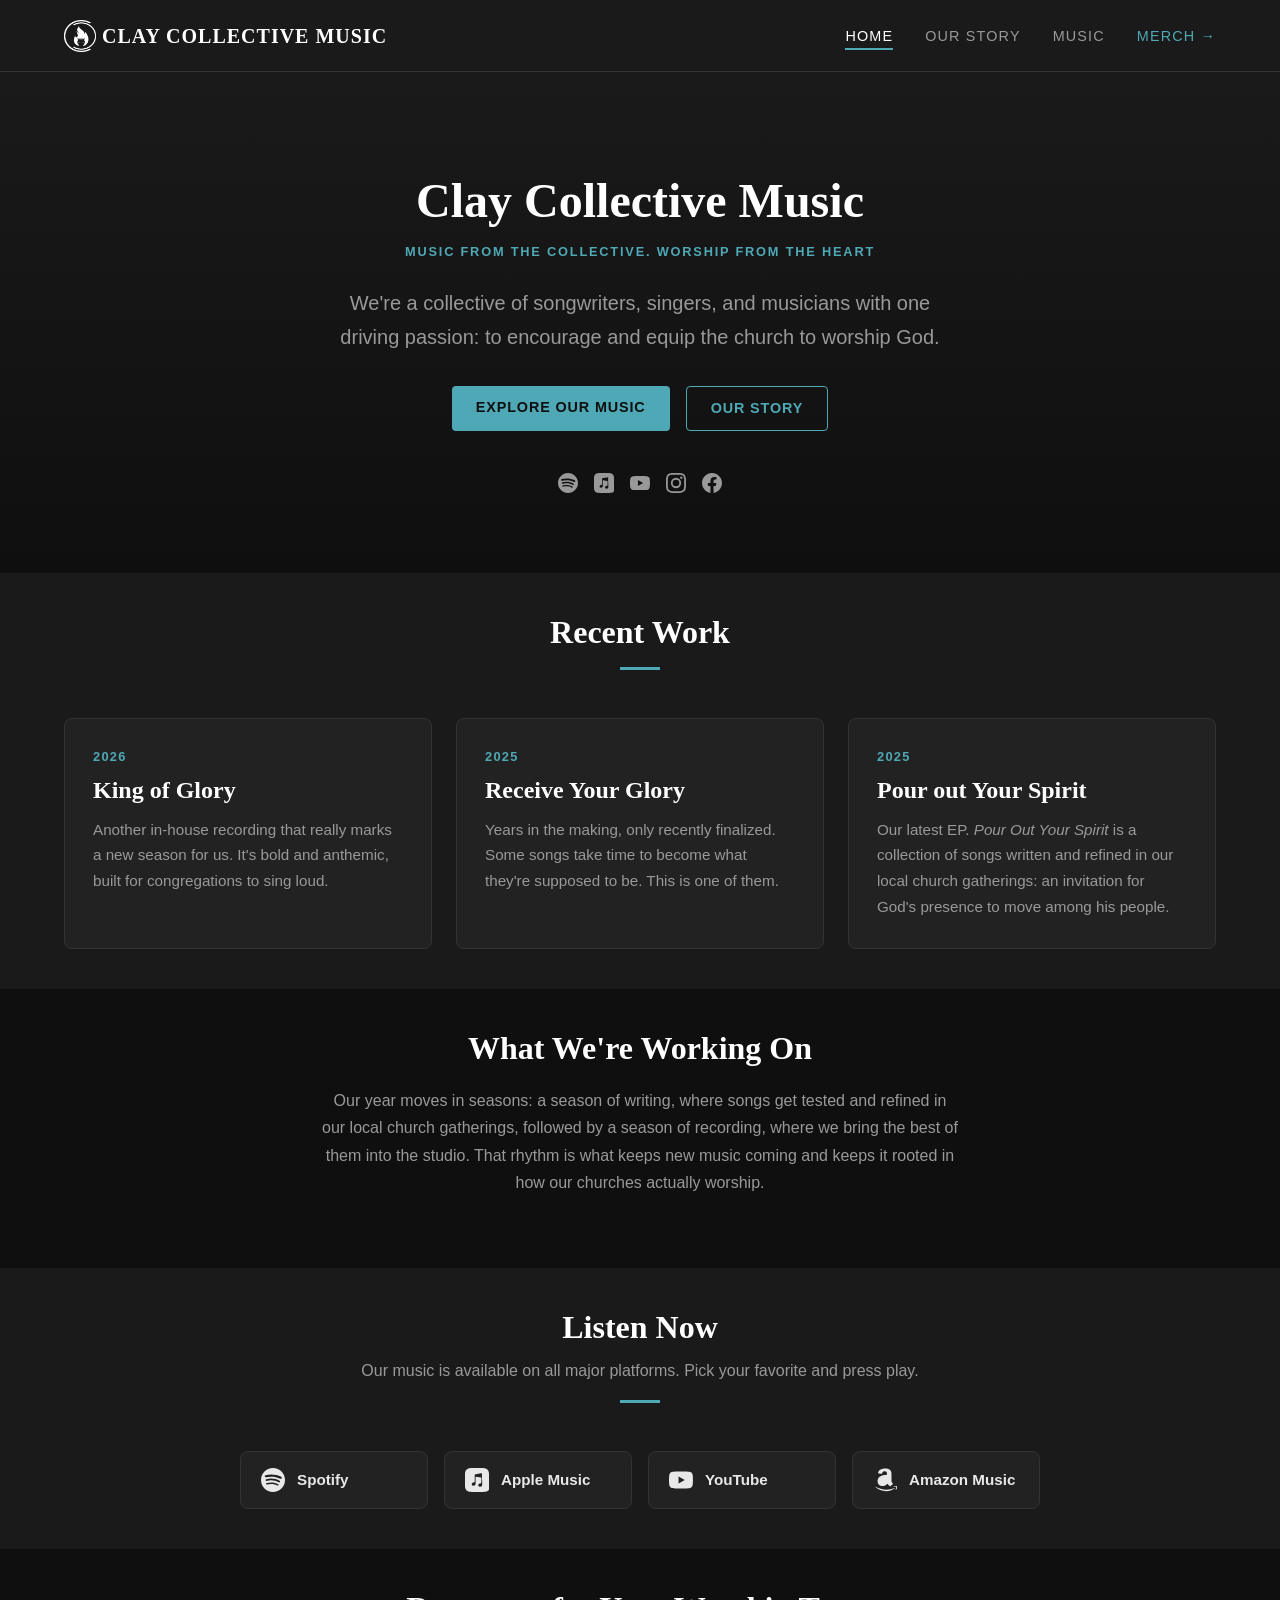
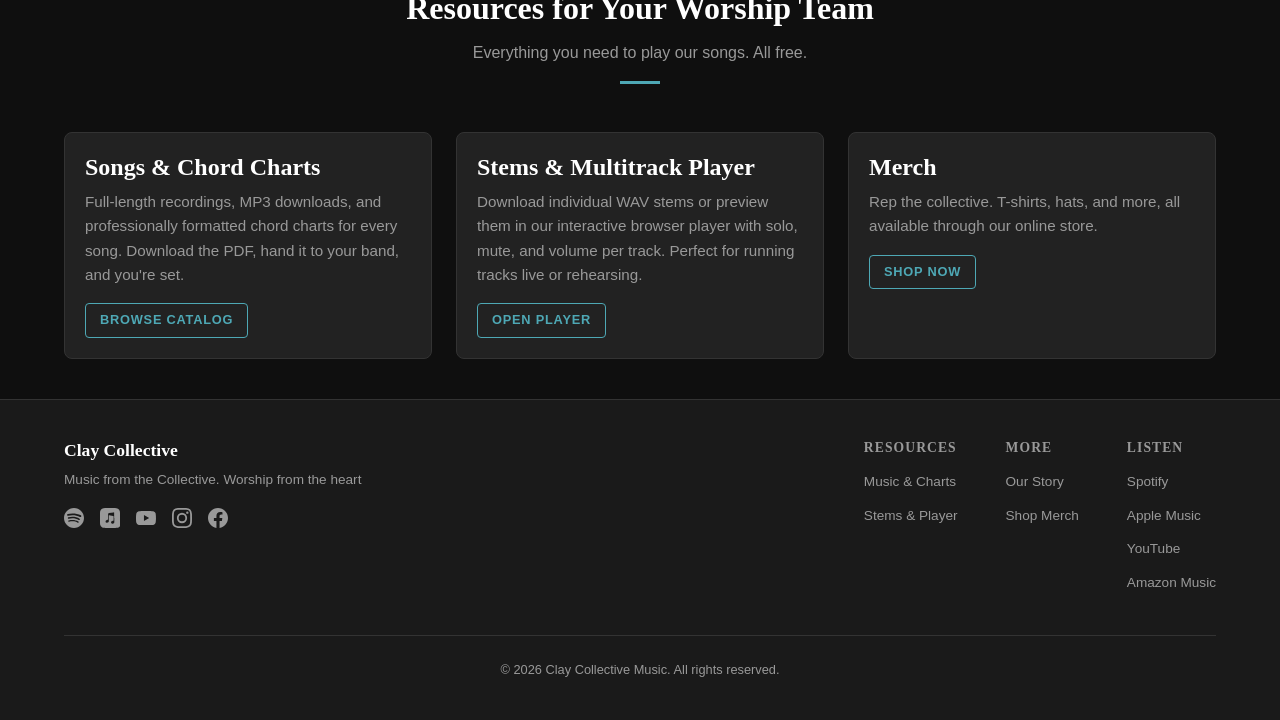
==== commit 40311158: "deploy: ClayCollectiveMusic/claycollectivemusic.com@ad30de798cd973c731250569e4cc39b6bb24ec93" ====
--- a/index.html
+++ b/index.html
@@ -191,7 +191,7 @@
       <div class="container">
         <h1>Clay Collective Music</h1>
         <p class="hero-tagline">Music from the Collective. Worship from the heart</p>
-        <p class="subtitle">We're a collective of songwriters, singers, and musicians from many churches with one driving passion: to encourage and equip the church to worship God. </p>
+        <p class="subtitle">We're a collective of songwriters, singers, and musicians with one driving passion: to encourage and equip the church to worship God. </p>
         <div class="hero-ctas">
           <a href="music.html" class="btn btn-primary">Explore Our Music</a>
           <a href="story.html" class="btn btn-outline">Our Story</a>
@@ -217,22 +217,21 @@
       <div class="container">
         <div class="section-header">
           <h2>Recent Work</h2>
-          <p>What we've been recording and releasing lately.</p>
           <div class="accent-line"></div>
         </div>
         <div class="recent-work-grid">
           <a href="music.html#king-of-glory" class="work-card">
-            <div class="work-label">Latest Single</div>
+            <div class="work-label">2026</div>
             <h3>King of Glory</h3>
-            <p>Another in-house recording that really marks a new season for us. It's bold and anthemic, built for congregations to sing loud. Same team, same room, same heart.</p>
+            <p>Another in-house recording that really marks a new season for us. It's bold and anthemic, built for congregations to sing loud.</p>
           </a>
           <a href="music.html#receive-your-glory" class="work-card">
-            <div class="work-label">Single</div>
+            <div class="work-label">2025</div>
             <h3>Receive Your Glory</h3>
             <p>Years in the making, only recently finalized. Some songs take time to become what they're supposed to be. This is one of them.</p>
           </a>
           <a href="music.html#living-stones" class="work-card">
-            <div class="work-label">EP</div>
+            <div class="work-label">2025</div>
             <h3>Pour out Your Spirit</h3>
             <p>Our latest EP. <em>Pour Out Your Spirit</em> is a collection of songs written and refined in our local church gatherings: an invitation for God's presence to move among his people.</p>
           </a>
@@ -245,7 +244,7 @@
       <div class="container">
         <div class="mission-block">
           <h2 style="margin-bottom: 20px;">What We're Working On</h2>
-          <p>We're writing and recording new music all the time. Every song gets tested and refined in our local church gatherings before it ever sees a studio. Our in-house recording setup lets us move faster and stay close to the raw sound of worship as it actually happens. We're also building out this site as a full resource hub with chord charts, stems, and a multitrack player so any worship team can pick up our songs and run with them.</p>
+          <p>Our year moves in seasons: a season of writing, where songs get tested and refined in our local church gatherings, followed by a season of recording, where we bring the best of them into the studio. That rhythm is what keeps new music coming and keeps it rooted in how our churches actually worship.</p>
           <div class="accent-line mt-32" style="margin-left: auto; margin-right: auto;"></div>
         </div>
       </div>
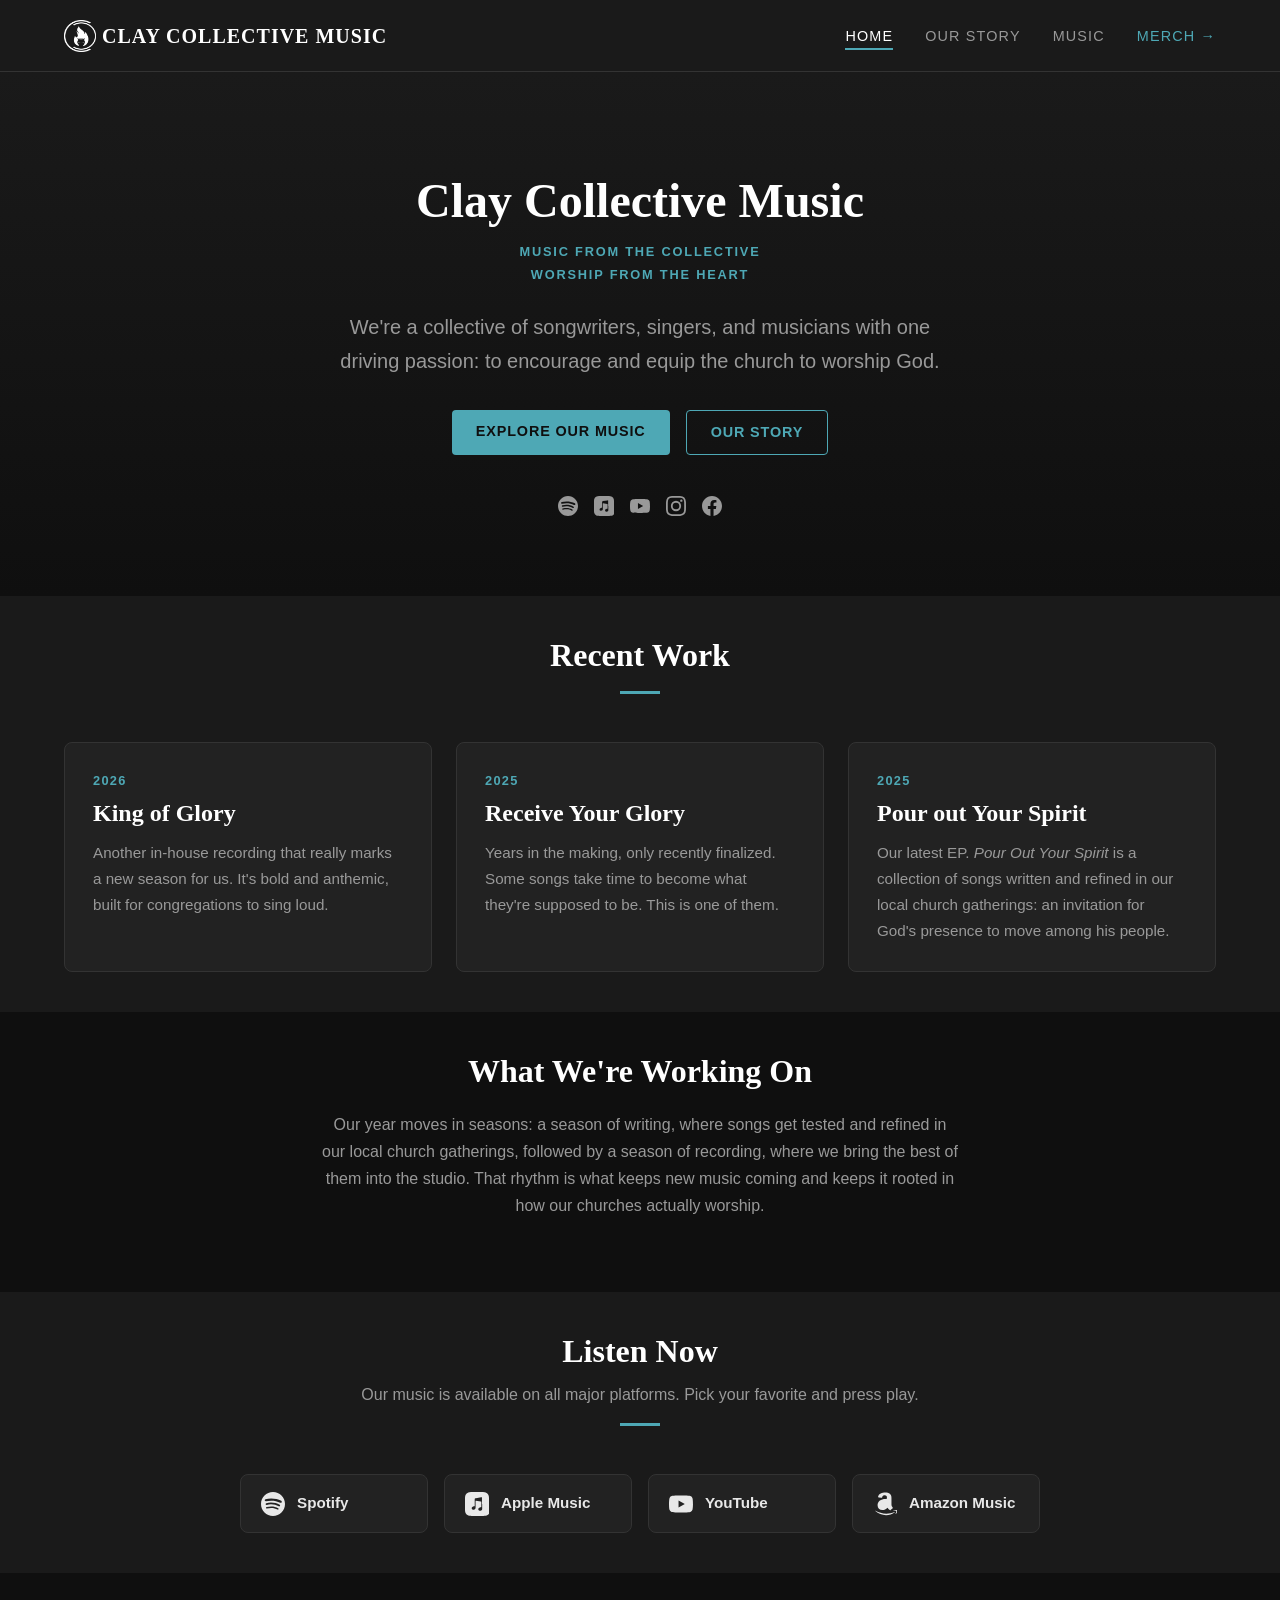
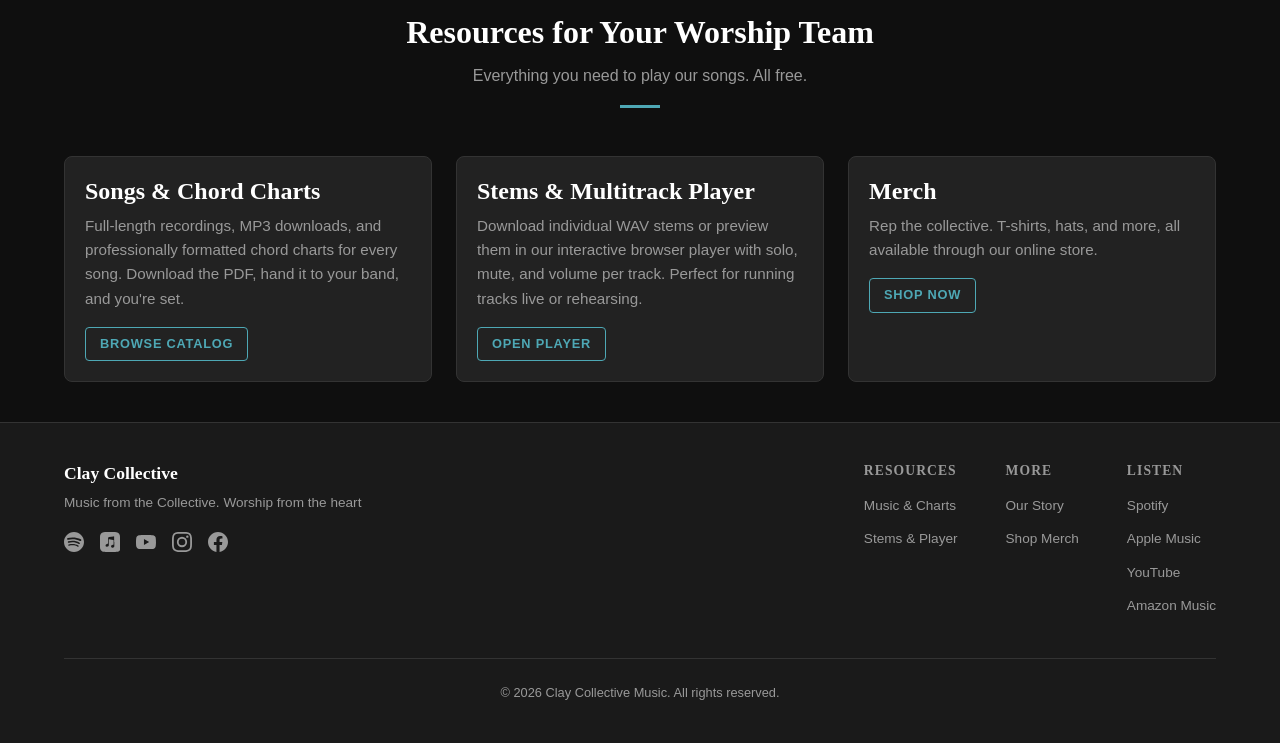
==== commit 2c3abf15: "deploy: ClayCollectiveMusic/claycollectivemusic.com@d58123327c1a20cadebcb249870e26fdef118120" ====
--- a/index.html
+++ b/index.html
@@ -190,7 +190,8 @@
     <section class="hero-home">
       <div class="container">
         <h1>Clay Collective Music</h1>
-        <p class="hero-tagline">Music from the Collective. Worship from the heart</p>
+        <p class="hero-tagline" style="margin-bottom: 3px">Music from the Collective</p>
+        <p class="hero-tagline">Worship from the heart</p>
         <p class="subtitle">We're a collective of songwriters, singers, and musicians with one driving passion: to encourage and equip the church to worship God. </p>
         <div class="hero-ctas">
           <a href="music.html" class="btn btn-primary">Explore Our Music</a>
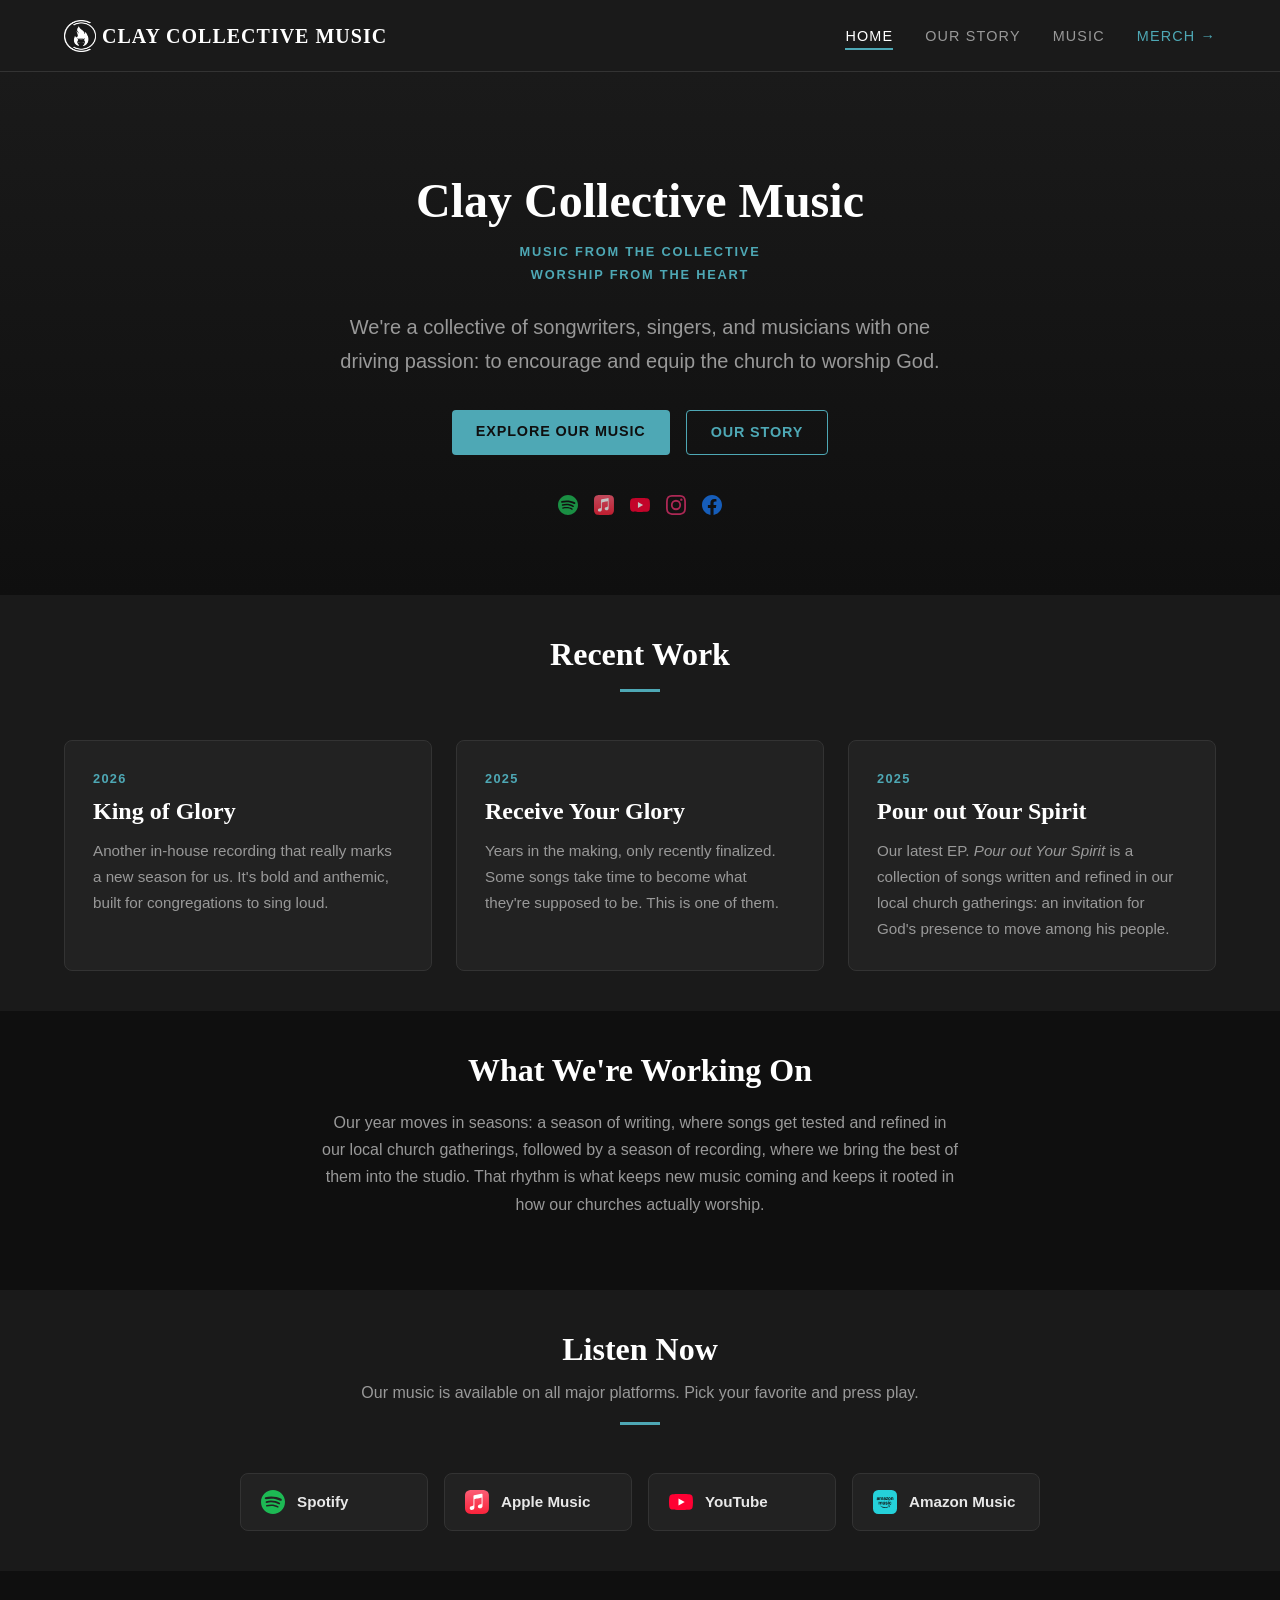
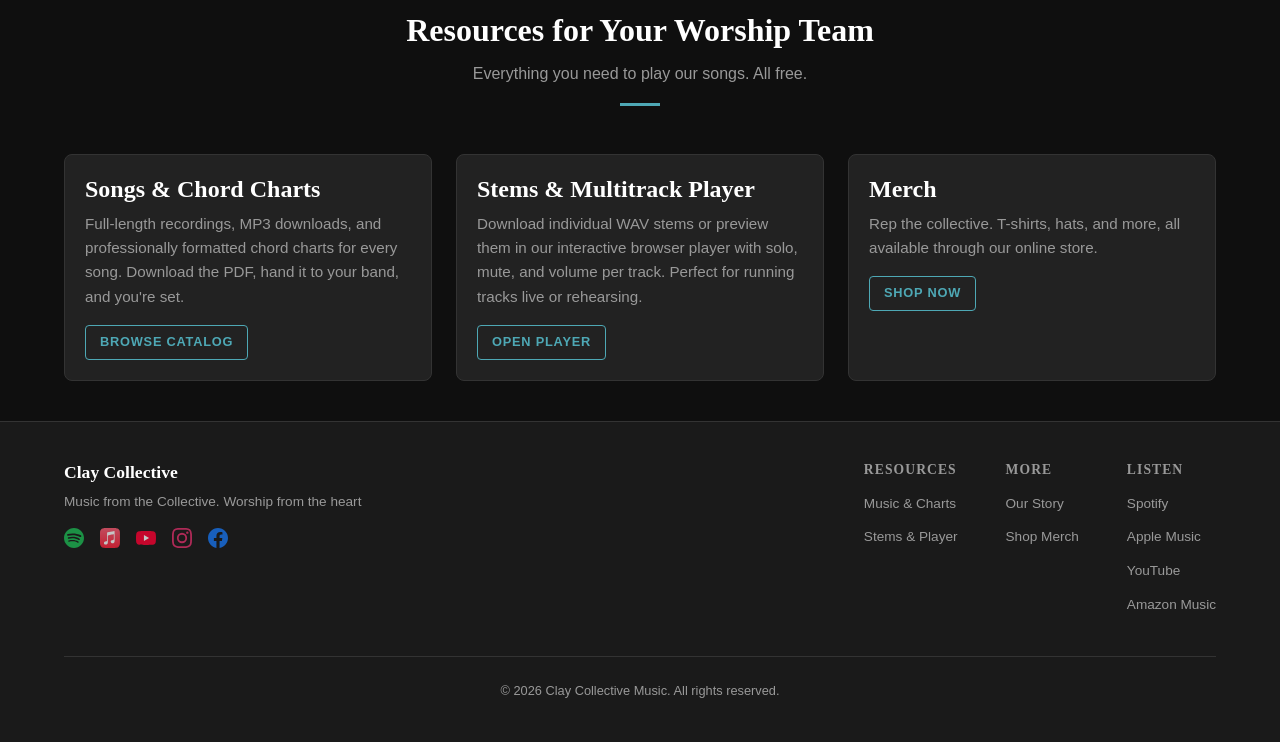
==== commit 2c211a76: "deploy: ClayCollectiveMusic/claycollectivemusic.com@824ba1f5762d4a00c08a52929a9833b93e749e67" ====
--- a/index.html
+++ b/index.html
@@ -13,6 +13,14 @@
 <meta property="og:url" content="https://claycollectivemusic.com/" />
 
 <link rel="canonical" href="https://claycollectivemusic.com/" />
+
+<link rel="icon" type="image/png" sizes="16x16" href="/assets/favicon-16-CDlyfG-U.png" />
+<link rel="icon" type="image/png" sizes="32x32" href="/assets/favicon-32-BA2ANHbI.png" />
+<link rel="icon" type="image/png" sizes="48x48" href="/assets/favicon-48-wj6s8RDL.png" />
+<link rel="icon" type="image/png" sizes="512x512" href="/assets/favicon-512-CbeiMyFO.png" />
+<link rel="apple-touch-icon" sizes="180x180" href="/assets/apple-touch-icon-Dattk5VM.png" />
+<link rel="shortcut icon" href="/assets/favicon-bn-JM9lY.ico" />
+
   <style>
     .hero-home {
       padding: 100px 0 80px;
@@ -163,7 +171,7 @@
       .stat-row { gap: 32px; }
 }
   </style>
-  <link rel="stylesheet" crossorigin href="/assets/styles-BGlXnlwF.css">
+  <link rel="stylesheet" crossorigin href="/assets/styles-C7O2xDmF.css">
 </head>
 <body>
 
@@ -199,15 +207,15 @@
         </div>
         <div class="social-links" style="justify-content: center;">
           
-          <a href="https://open.spotify.com/artist/7bCKg9hnVh06i8bz2xbuVS" target="_blank" rel="noopener" aria-label="Spotify"><svg viewBox="0 0 24 24" width="24" height="24" fill="currentColor"><path d="M12 0C5.4 0 0 5.4 0 12s5.4 12 12 12 12-5.4 12-12S18.66 0 12 0zm5.521 17.34c-.24.359-.66.48-1.021.24-2.82-1.74-6.36-2.101-10.561-1.141-.418.122-.779-.179-.899-.539-.12-.421.18-.78.54-.9 4.56-1.021 8.52-.6 11.64 1.32.42.18.479.659.301 1.02zm1.44-3.3c-.301.42-.841.6-1.262.3-3.239-1.98-8.159-2.58-11.939-1.38-.479.12-1.02-.12-1.14-.6-.12-.48.12-1.021.6-1.141C9.6 9.9 15 10.561 18.72 12.84c.361.181.54.78.241 1.2zm.12-3.36C15.24 8.4 8.82 8.16 5.16 9.301c-.6.179-1.2-.181-1.38-.721-.18-.601.18-1.2.72-1.381 4.26-1.26 11.28-1.02 15.721 1.621.539.3.719 1.02.419 1.56-.299.421-1.02.599-1.559.3z"/></svg></a>
-          
-          <a href="https://music.apple.com/us/artist/clay-collective-music/1556818199" target="_blank" rel="noopener" aria-label="Apple Music"><svg viewBox="0 0 24 24" width="24" height="24" fill="currentColor"><path d="M23.994 6.124a9.23 9.23 0 00-.24-2.19c-.317-1.31-1.062-2.31-2.18-3.043A5.022 5.022 0 0019.7.175 10.588 10.588 0 0017.94.007C17.5.001 17.054 0 16.61 0h-9.22c-.444 0-.89.001-1.33.007A10.588 10.588 0 004.3.175 5.022 5.022 0 002.426.891C1.308 1.624.563 2.624.246 3.934a9.23 9.23 0 00-.24 2.19C.002 6.564 0 7.004 0 7.444v9.112c0 .44.002.88.006 1.32a9.23 9.23 0 00.24 2.19c.317 1.31 1.062 2.31 2.18 3.043A5.022 5.022 0 004.3 23.825c.76.087 1.524.117 2.29.124.44.006.88.007 1.32.007h9.22c.44 0 .88-.001 1.32-.007.766-.007 1.53-.037 2.29-.124a5.022 5.022 0 001.874-.716c1.118-.733 1.863-1.733 2.18-3.043a9.23 9.23 0 00.24-2.19c.004-.44.006-.88.006-1.32V7.444c0-.44-.002-.88-.006-1.32zM17.163 12.09v4.898a1.67 1.67 0 01-.138.682 1.73 1.73 0 01-.96.95c-.37.153-.76.203-1.16.173a1.97 1.97 0 01-.795-.22 1.545 1.545 0 01-.7-.807 1.598 1.598 0 01-.083-.9c.074-.37.268-.67.546-.907a2.1 2.1 0 01.928-.446c.32-.072.644-.13.966-.195.2-.04.378-.114.48-.314a.672.672 0 00.063-.302V9.983a.47.47 0 00-.033-.192.334.334 0 00-.268-.234c-.07-.015-.14-.022-.212-.03l-4.858-.776a.48.48 0 00-.102-.007.246.246 0 00-.226.16.524.524 0 00-.033.2v6.506a7.77 7.77 0 01-.01.39 1.67 1.67 0 01-.138.593 1.73 1.73 0 01-.96.95c-.37.154-.76.204-1.16.174a1.97 1.97 0 01-.795-.22 1.546 1.546 0 01-.7-.808 1.598 1.598 0 01-.083-.9c.074-.37.268-.67.546-.906a2.1 2.1 0 01.928-.447c.32-.072.644-.13.966-.195.2-.04.378-.114.48-.314a.672.672 0 00.064-.302V7.44c0-.198.028-.39.1-.577a.984.984 0 01.465-.533 1.77 1.77 0 01.56-.197l5.373-.87a4.72 4.72 0 01.388-.05c.163-.01.28.067.33.226.02.065.027.133.027.2v6.45z"/></svg></a>
-          
-          <a href="https://www.youtube.com/@ClayCollectiveMusic" target="_blank" rel="noopener" aria-label="YouTube"><svg viewBox="0 0 24 24" width="24" height="24" fill="currentColor"><path d="M23.498 6.186a3.016 3.016 0 00-2.122-2.136C19.505 3.545 12 3.545 12 3.545s-7.505 0-9.377.505A3.017 3.017 0 00.502 6.186C0 8.07 0 12 0 12s0 3.93.502 5.814a3.016 3.016 0 002.122 2.136c1.871.505 9.376.505 9.376.505s7.505 0 9.377-.505a3.015 3.015 0 002.122-2.136C24 15.93 24 12 24 12s0-3.93-.502-5.814zM9.545 15.568V8.432L15.818 12l-6.273 3.568z"/></svg></a>
-          
-          <a href="https://instagram.com/claycollectivemusic" target="_blank" rel="noopener" aria-label="Instagram"><svg viewBox="0 0 24 24" width="24" height="24" fill="currentColor"><path d="M12 2.163c3.204 0 3.584.012 4.85.07 3.252.148 4.771 1.691 4.919 4.919.058 1.265.069 1.645.069 4.849 0 3.205-.012 3.584-.069 4.849-.149 3.225-1.664 4.771-4.919 4.919-1.266.058-1.644.07-4.85.07-3.204 0-3.584-.012-4.849-.07-3.26-.149-4.771-1.699-4.919-4.92-.058-1.265-.07-1.644-.07-4.849 0-3.204.013-3.583.07-4.849.149-3.227 1.664-4.771 4.919-4.919 1.266-.057 1.645-.069 4.849-.069zM12 0C8.741 0 8.333.014 7.053.072 2.695.272.273 2.69.073 7.052.014 8.333 0 8.741 0 12c0 3.259.014 3.668.072 4.948.2 4.358 2.618 6.78 6.98 6.98C8.333 23.986 8.741 24 12 24c3.259 0 3.668-.014 4.948-.072 4.354-.2 6.782-2.618 6.979-6.98.059-1.28.073-1.689.073-4.948 0-3.259-.014-3.667-.072-4.947-.196-4.354-2.617-6.78-6.979-6.98C15.668.014 15.259 0 12 0zm0 5.838a6.162 6.162 0 100 12.324 6.162 6.162 0 000-12.324zM12 16a4 4 0 110-8 4 4 0 010 8zm6.406-11.845a1.44 1.44 0 100 2.881 1.44 1.44 0 000-2.881z"/></svg></a>
-          
-          <a href="https://www.facebook.com/claycollectivemusic" target="_blank" rel="noopener" aria-label="Facebook"><svg viewBox="0 0 24 24" width="24" height="24" fill="currentColor"><path d="M24 12.073c0-6.627-5.373-12-12-12s-12 5.373-12 12c0 5.99 4.388 10.954 10.125 11.854v-8.385H7.078v-3.47h3.047V9.43c0-3.007 1.792-4.669 4.533-4.669 1.312 0 2.686.235 2.686.235v2.953H15.83c-1.491 0-1.956.925-1.956 1.874v2.25h3.328l-.532 3.47h-2.796v8.385C19.612 23.027 24 18.062 24 12.073z"/></svg></a>
+          <a href="https://open.spotify.com/artist/7bCKg9hnVh06i8bz2xbuVS" target="_blank" rel="noopener" aria-label="Spotify"><img src="data:image/svg+xml,%3csvg%20xmlns='http://www.w3.org/2000/svg'%20viewBox='0%200%2024%2024'%20width='24'%20height='24'%3e%3cpath%20fill='%231DB954'%20d='M12%200C5.4%200%200%205.4%200%2012s5.4%2012%2012%2012%2012-5.4%2012-12S18.66%200%2012%200zm5.521%2017.34c-.24.359-.66.48-1.021.24-2.82-1.74-6.36-2.101-10.561-1.141-.418.122-.779-.179-.899-.539-.12-.421.18-.78.54-.9%204.56-1.021%208.52-.6%2011.64%201.32.42.18.479.659.301%201.02zm1.44-3.3c-.301.42-.841.6-1.262.3-3.239-1.98-8.159-2.58-11.939-1.38-.479.12-1.02-.12-1.14-.6-.12-.48.12-1.021.6-1.141C9.6%209.9%2015%2010.561%2018.72%2012.84c.361.181.54.78.241%201.2zm.12-3.36C15.24%208.4%208.82%208.16%205.16%209.301c-.6.179-1.2-.181-1.38-.721-.18-.601.18-1.2.72-1.381%204.26-1.26%2011.28-1.02%2015.721%201.621.539.3.719%201.02.419%201.56-.299.421-1.02.599-1.559.3z'/%3e%3c/svg%3e" width="24" height="24" alt=""></a>
+          
+          <a href="https://music.apple.com/us/artist/clay-collective-music/1556818199" target="_blank" rel="noopener" aria-label="Apple Music"><img src="data:image/svg+xml,%3csvg%20xmlns='http://www.w3.org/2000/svg'%20xmlns:xlink='http://www.w3.org/1999/xlink'%20version='1.1'%20id='Artwork'%20x='0px'%20y='0px'%20width='361px'%20height='361px'%20viewBox='0%200%20361%20361'%20style='enable-background:new%200%200%20361%20361;'%20xml:space='preserve'%3e%3cstyle%20type='text/css'%3e%20.st0{fill-rule:evenodd;clip-rule:evenodd;fill:url(%23SVGID_1_);}%20.st1{fill-rule:evenodd;clip-rule:evenodd;fill:%23FFFFFF;}%20%3c/style%3e%3cg%20id='Layer_5'%3e%3c/g%3e%3cg%3e%3clinearGradient%20id='SVGID_1_'%20gradientUnits='userSpaceOnUse'%20x1='180'%20y1='358.6047'%20x2='180'%20y2='7.7586'%3e%3cstop%20offset='0'%20style='stop-color:%23FA233B'/%3e%3cstop%20offset='1'%20style='stop-color:%23FB5C74'/%3e%3c/linearGradient%3e%3cpath%20class='st0'%20d='M360,112.61c0-4.3,0-8.6-0.02-12.9c-0.02-3.62-0.06-7.24-0.16-10.86c-0.21-7.89-0.68-15.84-2.08-23.64%20c-1.42-7.92-3.75-15.29-7.41-22.49c-3.6-7.07-8.3-13.53-13.91-19.14c-5.61-5.61-12.08-10.31-19.15-13.91%20c-7.19-3.66-14.56-5.98-22.47-7.41c-7.8-1.4-15.76-1.87-23.65-2.08c-3.62-0.1-7.24-0.14-10.86-0.16C255.99,0,251.69,0,247.39,0%20H112.61c-4.3,0-8.6,0-12.9,0.02c-3.62,0.02-7.24,0.06-10.86,0.16C80.96,0.4,73,0.86,65.2,2.27c-7.92,1.42-15.28,3.75-22.47,7.41%20c-7.07,3.6-13.54,8.3-19.15,13.91c-5.61,5.61-10.31,12.07-13.91,19.14c-3.66,7.2-5.99,14.57-7.41,22.49%20c-1.4,7.8-1.87,15.76-2.08,23.64c-0.1,3.62-0.14,7.24-0.16,10.86C0,104.01,0,108.31,0,112.61v134.77c0,4.3,0,8.6,0.02,12.9%20c0.02,3.62,0.06,7.24,0.16,10.86c0.21,7.89,0.68,15.84,2.08,23.64c1.42,7.92,3.75,15.29,7.41,22.49c3.6,7.07,8.3,13.53,13.91,19.14%20c5.61,5.61,12.08,10.31,19.15,13.91c7.19,3.66,14.56,5.98,22.47,7.41c7.8,1.4,15.76,1.87,23.65,2.08c3.62,0.1,7.24,0.14,10.86,0.16%20c4.3,0.03,8.6,0.02,12.9,0.02h134.77c4.3,0,8.6,0,12.9-0.02c3.62-0.02,7.24-0.06,10.86-0.16c7.89-0.21,15.85-0.68,23.65-2.08%20c7.92-1.42,15.28-3.75,22.47-7.41c7.07-3.6,13.54-8.3,19.15-13.91c5.61-5.61,10.31-12.07,13.91-19.14%20c3.66-7.2,5.99-14.57,7.41-22.49c1.4-7.8,1.87-15.76,2.08-23.64c0.1-3.62,0.14-7.24,0.16-10.86c0.03-4.3,0.02-8.6,0.02-12.9V112.61%20z'/%3e%3c/g%3e%3cg%20id='Glyph_2_'%3e%3cg%3e%3cpath%20class='st1'%20d='M254.5,55c-0.87,0.08-8.6,1.45-9.53,1.64l-107,21.59l-0.04,0.01c-2.79,0.59-4.98,1.58-6.67,3%20c-2.04,1.71-3.17,4.13-3.6,6.95c-0.09,0.6-0.24,1.82-0.24,3.62c0,0,0,109.32,0,133.92c0,3.13-0.25,6.17-2.37,8.76%20c-2.12,2.59-4.74,3.37-7.81,3.99c-2.33,0.47-4.66,0.94-6.99,1.41c-8.84,1.78-14.59,2.99-19.8,5.01%20c-4.98,1.93-8.71,4.39-11.68,7.51c-5.89,6.17-8.28,14.54-7.46,22.38c0.7,6.69,3.71,13.09,8.88,17.82%20c3.49,3.2,7.85,5.63,12.99,6.66c5.33,1.07,11.01,0.7,19.31-0.98c4.42-0.89,8.56-2.28,12.5-4.61c3.9-2.3,7.24-5.37,9.85-9.11%20c2.62-3.75,4.31-7.92,5.24-12.35c0.96-4.57,1.19-8.7,1.19-13.26l0-116.15c0-6.22,1.76-7.86,6.78-9.08c0,0,88.94-17.94,93.09-18.75%20c5.79-1.11,8.52,0.54,8.52,6.61l0,79.29c0,3.14-0.03,6.32-2.17,8.92c-2.12,2.59-4.74,3.37-7.81,3.99%20c-2.33,0.47-4.66,0.94-6.99,1.41c-8.84,1.78-14.59,2.99-19.8,5.01c-4.98,1.93-8.71,4.39-11.68,7.51%20c-5.89,6.17-8.49,14.54-7.67,22.38c0.7,6.69,3.92,13.09,9.09,17.82c3.49,3.2,7.85,5.56,12.99,6.6c5.33,1.07,11.01,0.69,19.31-0.98%20c4.42-0.89,8.56-2.22,12.5-4.55c3.9-2.3,7.24-5.37,9.85-9.11c2.62-3.75,4.31-7.92,5.24-12.35c0.96-4.57,1-8.7,1-13.26V64.46%20C263.54,58.3,260.29,54.5,254.5,55z'/%3e%3c/g%3e%3c/g%3e%3cg%3e%3c/g%3e%3cg%3e%3c/g%3e%3cg%3e%3c/g%3e%3cg%3e%3c/g%3e%3cg%3e%3c/g%3e%3cg%3e%3c/g%3e%3c/svg%3e" width="24" height="24" alt=""></a>
+          
+          <a href="https://www.youtube.com/@ClayCollectiveMusic" target="_blank" rel="noopener" aria-label="YouTube"><img src="data:image/svg+xml,%3csvg%20xmlns='http://www.w3.org/2000/svg'%20xmlns:svg='http://www.w3.org/2000/svg'%20width='313.23315mm'%20height='216.02286mm'%20viewBox='0%200%20313.23315%20216.02286'%20version='1.1'%20id='svg5'%20xml:space='preserve'%3e%3cdefs%20id='defs2'/%3e%3cg%20id='layer1'%20transform='translate(-54.079375,-5.2758072)'%3e%3cpath%20d='m%20210.53177,221.29866%20c%200,0%2098.12514,0%20122.46443,-6.48069%2013.70449,-3.6724%2024.01093,-14.2575%2027.62825,-27.32688%206.68807,-23.97854%206.68807,-74.41988%206.68807,-74.41988%200,0%200,-50.117297%20-6.68807,-73.879819%20C%20357.00713,25.79798%20346.70069,15.42887%20332.9962,11.864515%20308.65691,5.2758072%20210.53177,5.2758072%20210.53177,5.2758072%20c%200,0%20-97.9062,0%20-122.135976,6.5887078%20-13.485335,3.564355%20-24.010529,13.933465%20-27.847831,27.326876%20-6.468588,23.762522%20-6.468588,73.879819%20-6.468588,73.879819%200,0%200,50.44134%206.468588,74.41988%203.837302,13.06938%2014.362496,23.65448%2027.847831,27.32688%2024.229776,6.48069%20122.135976,6.48069%20122.135976,6.48069%20z'%20fill='%23ff0033'%20id='path1412'%20style='stroke-width:0.0208149'%20clip-path='none'/%3e%3cpath%20d='M%20259.30109,113.28723%20178.29251,67.382379%20v%2091.809711%20z'%20fill='%23ffffff'%20id='path1414'%20style='stroke-width:0.0208149'%20clip-path='none'/%3e%3c/g%3e%3c/svg%3e" width="24" height="24" alt=""></a>
+          
+          <a href="https://instagram.com/claycollectivemusic" target="_blank" rel="noopener" aria-label="Instagram"><img src="data:image/svg+xml,%3csvg%20xmlns='http://www.w3.org/2000/svg'%20viewBox='0%200%2024%2024'%20width='24'%20height='24'%3e%3cpath%20fill='%23E1306C'%20d='M12%202.163c3.204%200%203.584.012%204.85.07%203.252.148%204.771%201.691%204.919%204.919.058%201.265.069%201.645.069%204.849%200%203.205-.012%203.584-.069%204.849-.149%203.225-1.664%204.771-4.919%204.919-1.266.058-1.644.07-4.85.07-3.204%200-3.584-.012-4.849-.07-3.26-.149-4.771-1.699-4.919-4.92-.058-1.265-.07-1.644-.07-4.849%200-3.204.013-3.583.07-4.849.149-3.227%201.664-4.771%204.919-4.919%201.266-.057%201.645-.069%204.849-.069zM12%200C8.741%200%208.333.014%207.053.072%202.695.272.273%202.69.073%207.052.014%208.333%200%208.741%200%2012c0%203.259.014%203.668.072%204.948.2%204.358%202.618%206.78%206.98%206.98C8.333%2023.986%208.741%2024%2012%2024c3.259%200%203.668-.014%204.948-.072%204.354-.2%206.782-2.618%206.979-6.98.059-1.28.073-1.689.073-4.948%200-3.259-.014-3.667-.072-4.947-.196-4.354-2.617-6.78-6.979-6.98C15.668.014%2015.259%200%2012%200zm0%205.838a6.162%206.162%200%20100%2012.324%206.162%206.162%200%20000-12.324zM12%2016a4%204%200%20110-8%204%204%200%20010%208zm6.406-11.845a1.44%201.44%200%20100%202.881%201.44%201.44%200%20000-2.881z'/%3e%3c/svg%3e" width="24" height="24" alt=""></a>
+          
+          <a href="https://www.facebook.com/claycollectivemusic" target="_blank" rel="noopener" aria-label="Facebook"><img src="data:image/svg+xml,%3csvg%20xmlns='http://www.w3.org/2000/svg'%20viewBox='0%200%2024%2024'%20width='24'%20height='24'%3e%3cpath%20fill='%231877F2'%20d='M24%2012.073c0-6.627-5.373-12-12-12s-12%205.373-12%2012c0%205.99%204.388%2010.954%2010.125%2011.854v-8.385H7.078v-3.47h3.047V9.43c0-3.007%201.792-4.669%204.533-4.669%201.312%200%202.686.235%202.686.235v2.953H15.83c-1.491%200-1.956.925-1.956%201.874v2.25h3.328l-.532%203.47h-2.796v8.385C19.612%2023.027%2024%2018.062%2024%2012.073z'/%3e%3c/svg%3e" width="24" height="24" alt=""></a>
           
         </div>
       </div>
@@ -234,7 +242,7 @@
           <a href="music.html#living-stones" class="work-card">
             <div class="work-label">2025</div>
             <h3>Pour out Your Spirit</h3>
-            <p>Our latest EP. <em>Pour Out Your Spirit</em> is a collection of songs written and refined in our local church gatherings: an invitation for God's presence to move among his people.</p>
+            <p>Our latest EP. <em>Pour out Your Spirit</em> is a collection of songs written and refined in our local church gatherings: an invitation for God's presence to move among his people.</p>
           </a>
         </div>
       </div>
@@ -262,22 +270,22 @@
         <div class="listen-grid">
           
           <a href="https://open.spotify.com/artist/7bCKg9hnVh06i8bz2xbuVS" target="_blank" rel="noopener" class="listen-card">
-            <svg viewBox="0 0 24 24" width="24" height="24" fill="currentColor"><path d="M12 0C5.4 0 0 5.4 0 12s5.4 12 12 12 12-5.4 12-12S18.66 0 12 0zm5.521 17.34c-.24.359-.66.48-1.021.24-2.82-1.74-6.36-2.101-10.561-1.141-.418.122-.779-.179-.899-.539-.12-.421.18-.78.54-.9 4.56-1.021 8.52-.6 11.64 1.32.42.18.479.659.301 1.02zm1.44-3.3c-.301.42-.841.6-1.262.3-3.239-1.98-8.159-2.58-11.939-1.38-.479.12-1.02-.12-1.14-.6-.12-.48.12-1.021.6-1.141C9.6 9.9 15 10.561 18.72 12.84c.361.181.54.78.241 1.2zm.12-3.36C15.24 8.4 8.82 8.16 5.16 9.301c-.6.179-1.2-.181-1.38-.721-.18-.601.18-1.2.72-1.381 4.26-1.26 11.28-1.02 15.721 1.621.539.3.719 1.02.419 1.56-.299.421-1.02.599-1.559.3z"/></svg>
+            <img src="data:image/svg+xml,%3csvg%20xmlns='http://www.w3.org/2000/svg'%20viewBox='0%200%2024%2024'%20width='24'%20height='24'%3e%3cpath%20fill='%231DB954'%20d='M12%200C5.4%200%200%205.4%200%2012s5.4%2012%2012%2012%2012-5.4%2012-12S18.66%200%2012%200zm5.521%2017.34c-.24.359-.66.48-1.021.24-2.82-1.74-6.36-2.101-10.561-1.141-.418.122-.779-.179-.899-.539-.12-.421.18-.78.54-.9%204.56-1.021%208.52-.6%2011.64%201.32.42.18.479.659.301%201.02zm1.44-3.3c-.301.42-.841.6-1.262.3-3.239-1.98-8.159-2.58-11.939-1.38-.479.12-1.02-.12-1.14-.6-.12-.48.12-1.021.6-1.141C9.6%209.9%2015%2010.561%2018.72%2012.84c.361.181.54.78.241%201.2zm.12-3.36C15.24%208.4%208.82%208.16%205.16%209.301c-.6.179-1.2-.181-1.38-.721-.18-.601.18-1.2.72-1.381%204.26-1.26%2011.28-1.02%2015.721%201.621.539.3.719%201.02.419%201.56-.299.421-1.02.599-1.559.3z'/%3e%3c/svg%3e" width="24" height="24" alt="">
             <span>Spotify</span>
           </a>
           
           <a href="https://music.apple.com/us/artist/clay-collective-music/1556818199" target="_blank" rel="noopener" class="listen-card">
-            <svg viewBox="0 0 24 24" width="24" height="24" fill="currentColor"><path d="M23.994 6.124a9.23 9.23 0 00-.24-2.19c-.317-1.31-1.062-2.31-2.18-3.043A5.022 5.022 0 0019.7.175 10.588 10.588 0 0017.94.007C17.5.001 17.054 0 16.61 0h-9.22c-.444 0-.89.001-1.33.007A10.588 10.588 0 004.3.175 5.022 5.022 0 002.426.891C1.308 1.624.563 2.624.246 3.934a9.23 9.23 0 00-.24 2.19C.002 6.564 0 7.004 0 7.444v9.112c0 .44.002.88.006 1.32a9.23 9.23 0 00.24 2.19c.317 1.31 1.062 2.31 2.18 3.043A5.022 5.022 0 004.3 23.825c.76.087 1.524.117 2.29.124.44.006.88.007 1.32.007h9.22c.44 0 .88-.001 1.32-.007.766-.007 1.53-.037 2.29-.124a5.022 5.022 0 001.874-.716c1.118-.733 1.863-1.733 2.18-3.043a9.23 9.23 0 00.24-2.19c.004-.44.006-.88.006-1.32V7.444c0-.44-.002-.88-.006-1.32zM17.163 12.09v4.898a1.67 1.67 0 01-.138.682 1.73 1.73 0 01-.96.95c-.37.153-.76.203-1.16.173a1.97 1.97 0 01-.795-.22 1.545 1.545 0 01-.7-.807 1.598 1.598 0 01-.083-.9c.074-.37.268-.67.546-.907a2.1 2.1 0 01.928-.446c.32-.072.644-.13.966-.195.2-.04.378-.114.48-.314a.672.672 0 00.063-.302V9.983a.47.47 0 00-.033-.192.334.334 0 00-.268-.234c-.07-.015-.14-.022-.212-.03l-4.858-.776a.48.48 0 00-.102-.007.246.246 0 00-.226.16.524.524 0 00-.033.2v6.506a7.77 7.77 0 01-.01.39 1.67 1.67 0 01-.138.593 1.73 1.73 0 01-.96.95c-.37.154-.76.204-1.16.174a1.97 1.97 0 01-.795-.22 1.546 1.546 0 01-.7-.808 1.598 1.598 0 01-.083-.9c.074-.37.268-.67.546-.906a2.1 2.1 0 01.928-.447c.32-.072.644-.13.966-.195.2-.04.378-.114.48-.314a.672.672 0 00.064-.302V7.44c0-.198.028-.39.1-.577a.984.984 0 01.465-.533 1.77 1.77 0 01.56-.197l5.373-.87a4.72 4.72 0 01.388-.05c.163-.01.28.067.33.226.02.065.027.133.027.2v6.45z"/></svg>
+            <img src="data:image/svg+xml,%3csvg%20xmlns='http://www.w3.org/2000/svg'%20xmlns:xlink='http://www.w3.org/1999/xlink'%20version='1.1'%20id='Artwork'%20x='0px'%20y='0px'%20width='361px'%20height='361px'%20viewBox='0%200%20361%20361'%20style='enable-background:new%200%200%20361%20361;'%20xml:space='preserve'%3e%3cstyle%20type='text/css'%3e%20.st0{fill-rule:evenodd;clip-rule:evenodd;fill:url(%23SVGID_1_);}%20.st1{fill-rule:evenodd;clip-rule:evenodd;fill:%23FFFFFF;}%20%3c/style%3e%3cg%20id='Layer_5'%3e%3c/g%3e%3cg%3e%3clinearGradient%20id='SVGID_1_'%20gradientUnits='userSpaceOnUse'%20x1='180'%20y1='358.6047'%20x2='180'%20y2='7.7586'%3e%3cstop%20offset='0'%20style='stop-color:%23FA233B'/%3e%3cstop%20offset='1'%20style='stop-color:%23FB5C74'/%3e%3c/linearGradient%3e%3cpath%20class='st0'%20d='M360,112.61c0-4.3,0-8.6-0.02-12.9c-0.02-3.62-0.06-7.24-0.16-10.86c-0.21-7.89-0.68-15.84-2.08-23.64%20c-1.42-7.92-3.75-15.29-7.41-22.49c-3.6-7.07-8.3-13.53-13.91-19.14c-5.61-5.61-12.08-10.31-19.15-13.91%20c-7.19-3.66-14.56-5.98-22.47-7.41c-7.8-1.4-15.76-1.87-23.65-2.08c-3.62-0.1-7.24-0.14-10.86-0.16C255.99,0,251.69,0,247.39,0%20H112.61c-4.3,0-8.6,0-12.9,0.02c-3.62,0.02-7.24,0.06-10.86,0.16C80.96,0.4,73,0.86,65.2,2.27c-7.92,1.42-15.28,3.75-22.47,7.41%20c-7.07,3.6-13.54,8.3-19.15,13.91c-5.61,5.61-10.31,12.07-13.91,19.14c-3.66,7.2-5.99,14.57-7.41,22.49%20c-1.4,7.8-1.87,15.76-2.08,23.64c-0.1,3.62-0.14,7.24-0.16,10.86C0,104.01,0,108.31,0,112.61v134.77c0,4.3,0,8.6,0.02,12.9%20c0.02,3.62,0.06,7.24,0.16,10.86c0.21,7.89,0.68,15.84,2.08,23.64c1.42,7.92,3.75,15.29,7.41,22.49c3.6,7.07,8.3,13.53,13.91,19.14%20c5.61,5.61,12.08,10.31,19.15,13.91c7.19,3.66,14.56,5.98,22.47,7.41c7.8,1.4,15.76,1.87,23.65,2.08c3.62,0.1,7.24,0.14,10.86,0.16%20c4.3,0.03,8.6,0.02,12.9,0.02h134.77c4.3,0,8.6,0,12.9-0.02c3.62-0.02,7.24-0.06,10.86-0.16c7.89-0.21,15.85-0.68,23.65-2.08%20c7.92-1.42,15.28-3.75,22.47-7.41c7.07-3.6,13.54-8.3,19.15-13.91c5.61-5.61,10.31-12.07,13.91-19.14%20c3.66-7.2,5.99-14.57,7.41-22.49c1.4-7.8,1.87-15.76,2.08-23.64c0.1-3.62,0.14-7.24,0.16-10.86c0.03-4.3,0.02-8.6,0.02-12.9V112.61%20z'/%3e%3c/g%3e%3cg%20id='Glyph_2_'%3e%3cg%3e%3cpath%20class='st1'%20d='M254.5,55c-0.87,0.08-8.6,1.45-9.53,1.64l-107,21.59l-0.04,0.01c-2.79,0.59-4.98,1.58-6.67,3%20c-2.04,1.71-3.17,4.13-3.6,6.95c-0.09,0.6-0.24,1.82-0.24,3.62c0,0,0,109.32,0,133.92c0,3.13-0.25,6.17-2.37,8.76%20c-2.12,2.59-4.74,3.37-7.81,3.99c-2.33,0.47-4.66,0.94-6.99,1.41c-8.84,1.78-14.59,2.99-19.8,5.01%20c-4.98,1.93-8.71,4.39-11.68,7.51c-5.89,6.17-8.28,14.54-7.46,22.38c0.7,6.69,3.71,13.09,8.88,17.82%20c3.49,3.2,7.85,5.63,12.99,6.66c5.33,1.07,11.01,0.7,19.31-0.98c4.42-0.89,8.56-2.28,12.5-4.61c3.9-2.3,7.24-5.37,9.85-9.11%20c2.62-3.75,4.31-7.92,5.24-12.35c0.96-4.57,1.19-8.7,1.19-13.26l0-116.15c0-6.22,1.76-7.86,6.78-9.08c0,0,88.94-17.94,93.09-18.75%20c5.79-1.11,8.52,0.54,8.52,6.61l0,79.29c0,3.14-0.03,6.32-2.17,8.92c-2.12,2.59-4.74,3.37-7.81,3.99%20c-2.33,0.47-4.66,0.94-6.99,1.41c-8.84,1.78-14.59,2.99-19.8,5.01c-4.98,1.93-8.71,4.39-11.68,7.51%20c-5.89,6.17-8.49,14.54-7.67,22.38c0.7,6.69,3.92,13.09,9.09,17.82c3.49,3.2,7.85,5.56,12.99,6.6c5.33,1.07,11.01,0.69,19.31-0.98%20c4.42-0.89,8.56-2.22,12.5-4.55c3.9-2.3,7.24-5.37,9.85-9.11c2.62-3.75,4.31-7.92,5.24-12.35c0.96-4.57,1-8.7,1-13.26V64.46%20C263.54,58.3,260.29,54.5,254.5,55z'/%3e%3c/g%3e%3c/g%3e%3cg%3e%3c/g%3e%3cg%3e%3c/g%3e%3cg%3e%3c/g%3e%3cg%3e%3c/g%3e%3cg%3e%3c/g%3e%3cg%3e%3c/g%3e%3c/svg%3e" width="24" height="24" alt="">
             <span>Apple Music</span>
           </a>
           
           <a href="https://www.youtube.com/@ClayCollectiveMusic" target="_blank" rel="noopener" class="listen-card">
-            <svg viewBox="0 0 24 24" width="24" height="24" fill="currentColor"><path d="M23.498 6.186a3.016 3.016 0 00-2.122-2.136C19.505 3.545 12 3.545 12 3.545s-7.505 0-9.377.505A3.017 3.017 0 00.502 6.186C0 8.07 0 12 0 12s0 3.93.502 5.814a3.016 3.016 0 002.122 2.136c1.871.505 9.376.505 9.376.505s7.505 0 9.377-.505a3.015 3.015 0 002.122-2.136C24 15.93 24 12 24 12s0-3.93-.502-5.814zM9.545 15.568V8.432L15.818 12l-6.273 3.568z"/></svg>
+            <img src="data:image/svg+xml,%3csvg%20xmlns='http://www.w3.org/2000/svg'%20xmlns:svg='http://www.w3.org/2000/svg'%20width='313.23315mm'%20height='216.02286mm'%20viewBox='0%200%20313.23315%20216.02286'%20version='1.1'%20id='svg5'%20xml:space='preserve'%3e%3cdefs%20id='defs2'/%3e%3cg%20id='layer1'%20transform='translate(-54.079375,-5.2758072)'%3e%3cpath%20d='m%20210.53177,221.29866%20c%200,0%2098.12514,0%20122.46443,-6.48069%2013.70449,-3.6724%2024.01093,-14.2575%2027.62825,-27.32688%206.68807,-23.97854%206.68807,-74.41988%206.68807,-74.41988%200,0%200,-50.117297%20-6.68807,-73.879819%20C%20357.00713,25.79798%20346.70069,15.42887%20332.9962,11.864515%20308.65691,5.2758072%20210.53177,5.2758072%20210.53177,5.2758072%20c%200,0%20-97.9062,0%20-122.135976,6.5887078%20-13.485335,3.564355%20-24.010529,13.933465%20-27.847831,27.326876%20-6.468588,23.762522%20-6.468588,73.879819%20-6.468588,73.879819%200,0%200,50.44134%206.468588,74.41988%203.837302,13.06938%2014.362496,23.65448%2027.847831,27.32688%2024.229776,6.48069%20122.135976,6.48069%20122.135976,6.48069%20z'%20fill='%23ff0033'%20id='path1412'%20style='stroke-width:0.0208149'%20clip-path='none'/%3e%3cpath%20d='M%20259.30109,113.28723%20178.29251,67.382379%20v%2091.809711%20z'%20fill='%23ffffff'%20id='path1414'%20style='stroke-width:0.0208149'%20clip-path='none'/%3e%3c/g%3e%3c/svg%3e" width="24" height="24" alt="">
             <span>YouTube</span>
           </a>
           
           <a href="https://music.amazon.com/artists/B08Y5SSY2F/clay-collective-music" target="_blank" rel="noopener" class="listen-card">
-            <svg viewBox="0 0 24 24" width="24" height="24" fill="currentColor"><path d="M13.958 10.09c0 1.232.029 2.256-.591 3.351-.502.891-1.301 1.438-2.186 1.438-1.214 0-1.922-.924-1.922-2.292 0-2.692 2.415-3.182 4.7-3.182v.685zm3.186 7.705a.66.66 0 01-.753.077c-1.058-.878-1.248-1.284-1.829-2.12-1.747 1.782-2.983 2.315-5.249 2.315-2.68 0-4.764-1.653-4.764-4.96 0-2.583 1.401-4.339 3.392-5.2 1.726-.762 4.138-.897 5.983-1.107v-.413c0-.76.058-1.66-.387-2.317-.388-.589-1.134-.832-1.79-.832-1.214 0-2.297.623-2.56 1.914-.054.285-.266.566-.555.58l-3.106-.334c-.261-.058-.551-.271-.478-.672C5.736 1.705 9.168.458 12.258.458c1.553 0 3.582.413 4.807 1.587 1.553 1.45 1.404 3.388 1.404 5.493v4.973c0 1.496.62 2.152 1.204 2.96.204.287.249.63-.013.843-.654.548-1.82 1.57-2.46 2.142l-.057-.062zM21.779 20.281C19.471 22.166 16.058 23.2 13.1 23.2c-4.163 0-7.908-1.54-10.741-4.1-.223-.2-.024-.476.244-.32 3.059 1.78 6.842 2.85 10.748 2.85 2.635 0 5.533-.546 8.201-1.68.402-.172.74.265.227.331z M23.156 19.105c-.306-.392-2.026-.186-2.8-.094-.235.028-.271-.176-.059-.323 1.371-.964 3.622-.686 3.885-.363.264.328-.069 2.593-1.356 3.674-.198.166-.387.078-.299-.142.29-.724.941-2.358.629-2.752z"/></svg>
+            <img src="/assets/amazon-music-DpsdIY1J.svg" width="24" height="24" alt="">
             <span>Amazon Music</span>
           </a>
           
@@ -328,15 +336,15 @@
         <p>Music from the Collective. Worship from the heart</p>
         <div class="social-links footer-socials">
           
-          <a href="https://open.spotify.com/artist/7bCKg9hnVh06i8bz2xbuVS" target="_blank" rel="noopener" aria-label="Spotify"><svg viewBox="0 0 24 24" width="18" height="18" fill="currentColor"><path d="M12 0C5.4 0 0 5.4 0 12s5.4 12 12 12 12-5.4 12-12S18.66 0 12 0zm5.521 17.34c-.24.359-.66.48-1.021.24-2.82-1.74-6.36-2.101-10.561-1.141-.418.122-.779-.179-.899-.539-.12-.421.18-.78.54-.9 4.56-1.021 8.52-.6 11.64 1.32.42.18.479.659.301 1.02zm1.44-3.3c-.301.42-.841.6-1.262.3-3.239-1.98-8.159-2.58-11.939-1.38-.479.12-1.02-.12-1.14-.6-.12-.48.12-1.021.6-1.141C9.6 9.9 15 10.561 18.72 12.84c.361.181.54.78.241 1.2zm.12-3.36C15.24 8.4 8.82 8.16 5.16 9.301c-.6.179-1.2-.181-1.38-.721-.18-.601.18-1.2.72-1.381 4.26-1.26 11.28-1.02 15.721 1.621.539.3.719 1.02.419 1.56-.299.421-1.02.599-1.559.3z"/></svg></a>
-          
-          <a href="https://music.apple.com/us/artist/clay-collective-music/1556818199" target="_blank" rel="noopener" aria-label="Apple Music"><svg viewBox="0 0 24 24" width="18" height="18" fill="currentColor"><path d="M23.994 6.124a9.23 9.23 0 00-.24-2.19c-.317-1.31-1.062-2.31-2.18-3.043A5.022 5.022 0 0019.7.175 10.588 10.588 0 0017.94.007C17.5.001 17.054 0 16.61 0h-9.22c-.444 0-.89.001-1.33.007A10.588 10.588 0 004.3.175 5.022 5.022 0 002.426.891C1.308 1.624.563 2.624.246 3.934a9.23 9.23 0 00-.24 2.19C.002 6.564 0 7.004 0 7.444v9.112c0 .44.002.88.006 1.32a9.23 9.23 0 00.24 2.19c.317 1.31 1.062 2.31 2.18 3.043A5.022 5.022 0 004.3 23.825c.76.087 1.524.117 2.29.124.44.006.88.007 1.32.007h9.22c.44 0 .88-.001 1.32-.007.766-.007 1.53-.037 2.29-.124a5.022 5.022 0 001.874-.716c1.118-.733 1.863-1.733 2.18-3.043a9.23 9.23 0 00.24-2.19c.004-.44.006-.88.006-1.32V7.444c0-.44-.002-.88-.006-1.32zM17.163 12.09v4.898a1.67 1.67 0 01-.138.682 1.73 1.73 0 01-.96.95c-.37.153-.76.203-1.16.173a1.97 1.97 0 01-.795-.22 1.545 1.545 0 01-.7-.807 1.598 1.598 0 01-.083-.9c.074-.37.268-.67.546-.907a2.1 2.1 0 01.928-.446c.32-.072.644-.13.966-.195.2-.04.378-.114.48-.314a.672.672 0 00.063-.302V9.983a.47.47 0 00-.033-.192.334.334 0 00-.268-.234c-.07-.015-.14-.022-.212-.03l-4.858-.776a.48.48 0 00-.102-.007.246.246 0 00-.226.16.524.524 0 00-.033.2v6.506a7.77 7.77 0 01-.01.39 1.67 1.67 0 01-.138.593 1.73 1.73 0 01-.96.95c-.37.154-.76.204-1.16.174a1.97 1.97 0 01-.795-.22 1.546 1.546 0 01-.7-.808 1.598 1.598 0 01-.083-.9c.074-.37.268-.67.546-.906a2.1 2.1 0 01.928-.447c.32-.072.644-.13.966-.195.2-.04.378-.114.48-.314a.672.672 0 00.064-.302V7.44c0-.198.028-.39.1-.577a.984.984 0 01.465-.533 1.77 1.77 0 01.56-.197l5.373-.87a4.72 4.72 0 01.388-.05c.163-.01.28.067.33.226.02.065.027.133.027.2v6.45z"/></svg></a>
-          
-          <a href="https://www.youtube.com/@ClayCollectiveMusic" target="_blank" rel="noopener" aria-label="YouTube"><svg viewBox="0 0 24 24" width="18" height="18" fill="currentColor"><path d="M23.498 6.186a3.016 3.016 0 00-2.122-2.136C19.505 3.545 12 3.545 12 3.545s-7.505 0-9.377.505A3.017 3.017 0 00.502 6.186C0 8.07 0 12 0 12s0 3.93.502 5.814a3.016 3.016 0 002.122 2.136c1.871.505 9.376.505 9.376.505s7.505 0 9.377-.505a3.015 3.015 0 002.122-2.136C24 15.93 24 12 24 12s0-3.93-.502-5.814zM9.545 15.568V8.432L15.818 12l-6.273 3.568z"/></svg></a>
-          
-          <a href="https://instagram.com/claycollectivemusic" target="_blank" rel="noopener" aria-label="Instagram"><svg viewBox="0 0 24 24" width="18" height="18" fill="currentColor"><path d="M12 2.163c3.204 0 3.584.012 4.85.07 3.252.148 4.771 1.691 4.919 4.919.058 1.265.069 1.645.069 4.849 0 3.205-.012 3.584-.069 4.849-.149 3.225-1.664 4.771-4.919 4.919-1.266.058-1.644.07-4.85.07-3.204 0-3.584-.012-4.849-.07-3.26-.149-4.771-1.699-4.919-4.92-.058-1.265-.07-1.644-.07-4.849 0-3.204.013-3.583.07-4.849.149-3.227 1.664-4.771 4.919-4.919 1.266-.057 1.645-.069 4.849-.069zM12 0C8.741 0 8.333.014 7.053.072 2.695.272.273 2.69.073 7.052.014 8.333 0 8.741 0 12c0 3.259.014 3.668.072 4.948.2 4.358 2.618 6.78 6.98 6.98C8.333 23.986 8.741 24 12 24c3.259 0 3.668-.014 4.948-.072 4.354-.2 6.782-2.618 6.979-6.98.059-1.28.073-1.689.073-4.948 0-3.259-.014-3.667-.072-4.947-.196-4.354-2.617-6.78-6.979-6.98C15.668.014 15.259 0 12 0zm0 5.838a6.162 6.162 0 100 12.324 6.162 6.162 0 000-12.324zM12 16a4 4 0 110-8 4 4 0 010 8zm6.406-11.845a1.44 1.44 0 100 2.881 1.44 1.44 0 000-2.881z"/></svg></a>
-          
-          <a href="https://www.facebook.com/claycollectivemusic" target="_blank" rel="noopener" aria-label="Facebook"><svg viewBox="0 0 24 24" width="18" height="18" fill="currentColor"><path d="M24 12.073c0-6.627-5.373-12-12-12s-12 5.373-12 12c0 5.99 4.388 10.954 10.125 11.854v-8.385H7.078v-3.47h3.047V9.43c0-3.007 1.792-4.669 4.533-4.669 1.312 0 2.686.235 2.686.235v2.953H15.83c-1.491 0-1.956.925-1.956 1.874v2.25h3.328l-.532 3.47h-2.796v8.385C19.612 23.027 24 18.062 24 12.073z"/></svg></a>
+          <a href="https://open.spotify.com/artist/7bCKg9hnVh06i8bz2xbuVS" target="_blank" rel="noopener" aria-label="Spotify"><img src="data:image/svg+xml,%3csvg%20xmlns='http://www.w3.org/2000/svg'%20viewBox='0%200%2024%2024'%20width='24'%20height='24'%3e%3cpath%20fill='%231DB954'%20d='M12%200C5.4%200%200%205.4%200%2012s5.4%2012%2012%2012%2012-5.4%2012-12S18.66%200%2012%200zm5.521%2017.34c-.24.359-.66.48-1.021.24-2.82-1.74-6.36-2.101-10.561-1.141-.418.122-.779-.179-.899-.539-.12-.421.18-.78.54-.9%204.56-1.021%208.52-.6%2011.64%201.32.42.18.479.659.301%201.02zm1.44-3.3c-.301.42-.841.6-1.262.3-3.239-1.98-8.159-2.58-11.939-1.38-.479.12-1.02-.12-1.14-.6-.12-.48.12-1.021.6-1.141C9.6%209.9%2015%2010.561%2018.72%2012.84c.361.181.54.78.241%201.2zm.12-3.36C15.24%208.4%208.82%208.16%205.16%209.301c-.6.179-1.2-.181-1.38-.721-.18-.601.18-1.2.72-1.381%204.26-1.26%2011.28-1.02%2015.721%201.621.539.3.719%201.02.419%201.56-.299.421-1.02.599-1.559.3z'/%3e%3c/svg%3e" width="18" height="18" alt=""></a>
+          
+          <a href="https://music.apple.com/us/artist/clay-collective-music/1556818199" target="_blank" rel="noopener" aria-label="Apple Music"><img src="data:image/svg+xml,%3csvg%20xmlns='http://www.w3.org/2000/svg'%20xmlns:xlink='http://www.w3.org/1999/xlink'%20version='1.1'%20id='Artwork'%20x='0px'%20y='0px'%20width='361px'%20height='361px'%20viewBox='0%200%20361%20361'%20style='enable-background:new%200%200%20361%20361;'%20xml:space='preserve'%3e%3cstyle%20type='text/css'%3e%20.st0{fill-rule:evenodd;clip-rule:evenodd;fill:url(%23SVGID_1_);}%20.st1{fill-rule:evenodd;clip-rule:evenodd;fill:%23FFFFFF;}%20%3c/style%3e%3cg%20id='Layer_5'%3e%3c/g%3e%3cg%3e%3clinearGradient%20id='SVGID_1_'%20gradientUnits='userSpaceOnUse'%20x1='180'%20y1='358.6047'%20x2='180'%20y2='7.7586'%3e%3cstop%20offset='0'%20style='stop-color:%23FA233B'/%3e%3cstop%20offset='1'%20style='stop-color:%23FB5C74'/%3e%3c/linearGradient%3e%3cpath%20class='st0'%20d='M360,112.61c0-4.3,0-8.6-0.02-12.9c-0.02-3.62-0.06-7.24-0.16-10.86c-0.21-7.89-0.68-15.84-2.08-23.64%20c-1.42-7.92-3.75-15.29-7.41-22.49c-3.6-7.07-8.3-13.53-13.91-19.14c-5.61-5.61-12.08-10.31-19.15-13.91%20c-7.19-3.66-14.56-5.98-22.47-7.41c-7.8-1.4-15.76-1.87-23.65-2.08c-3.62-0.1-7.24-0.14-10.86-0.16C255.99,0,251.69,0,247.39,0%20H112.61c-4.3,0-8.6,0-12.9,0.02c-3.62,0.02-7.24,0.06-10.86,0.16C80.96,0.4,73,0.86,65.2,2.27c-7.92,1.42-15.28,3.75-22.47,7.41%20c-7.07,3.6-13.54,8.3-19.15,13.91c-5.61,5.61-10.31,12.07-13.91,19.14c-3.66,7.2-5.99,14.57-7.41,22.49%20c-1.4,7.8-1.87,15.76-2.08,23.64c-0.1,3.62-0.14,7.24-0.16,10.86C0,104.01,0,108.31,0,112.61v134.77c0,4.3,0,8.6,0.02,12.9%20c0.02,3.62,0.06,7.24,0.16,10.86c0.21,7.89,0.68,15.84,2.08,23.64c1.42,7.92,3.75,15.29,7.41,22.49c3.6,7.07,8.3,13.53,13.91,19.14%20c5.61,5.61,12.08,10.31,19.15,13.91c7.19,3.66,14.56,5.98,22.47,7.41c7.8,1.4,15.76,1.87,23.65,2.08c3.62,0.1,7.24,0.14,10.86,0.16%20c4.3,0.03,8.6,0.02,12.9,0.02h134.77c4.3,0,8.6,0,12.9-0.02c3.62-0.02,7.24-0.06,10.86-0.16c7.89-0.21,15.85-0.68,23.65-2.08%20c7.92-1.42,15.28-3.75,22.47-7.41c7.07-3.6,13.54-8.3,19.15-13.91c5.61-5.61,10.31-12.07,13.91-19.14%20c3.66-7.2,5.99-14.57,7.41-22.49c1.4-7.8,1.87-15.76,2.08-23.64c0.1-3.62,0.14-7.24,0.16-10.86c0.03-4.3,0.02-8.6,0.02-12.9V112.61%20z'/%3e%3c/g%3e%3cg%20id='Glyph_2_'%3e%3cg%3e%3cpath%20class='st1'%20d='M254.5,55c-0.87,0.08-8.6,1.45-9.53,1.64l-107,21.59l-0.04,0.01c-2.79,0.59-4.98,1.58-6.67,3%20c-2.04,1.71-3.17,4.13-3.6,6.95c-0.09,0.6-0.24,1.82-0.24,3.62c0,0,0,109.32,0,133.92c0,3.13-0.25,6.17-2.37,8.76%20c-2.12,2.59-4.74,3.37-7.81,3.99c-2.33,0.47-4.66,0.94-6.99,1.41c-8.84,1.78-14.59,2.99-19.8,5.01%20c-4.98,1.93-8.71,4.39-11.68,7.51c-5.89,6.17-8.28,14.54-7.46,22.38c0.7,6.69,3.71,13.09,8.88,17.82%20c3.49,3.2,7.85,5.63,12.99,6.66c5.33,1.07,11.01,0.7,19.31-0.98c4.42-0.89,8.56-2.28,12.5-4.61c3.9-2.3,7.24-5.37,9.85-9.11%20c2.62-3.75,4.31-7.92,5.24-12.35c0.96-4.57,1.19-8.7,1.19-13.26l0-116.15c0-6.22,1.76-7.86,6.78-9.08c0,0,88.94-17.94,93.09-18.75%20c5.79-1.11,8.52,0.54,8.52,6.61l0,79.29c0,3.14-0.03,6.32-2.17,8.92c-2.12,2.59-4.74,3.37-7.81,3.99%20c-2.33,0.47-4.66,0.94-6.99,1.41c-8.84,1.78-14.59,2.99-19.8,5.01c-4.98,1.93-8.71,4.39-11.68,7.51%20c-5.89,6.17-8.49,14.54-7.67,22.38c0.7,6.69,3.92,13.09,9.09,17.82c3.49,3.2,7.85,5.56,12.99,6.6c5.33,1.07,11.01,0.69,19.31-0.98%20c4.42-0.89,8.56-2.22,12.5-4.55c3.9-2.3,7.24-5.37,9.85-9.11c2.62-3.75,4.31-7.92,5.24-12.35c0.96-4.57,1-8.7,1-13.26V64.46%20C263.54,58.3,260.29,54.5,254.5,55z'/%3e%3c/g%3e%3c/g%3e%3cg%3e%3c/g%3e%3cg%3e%3c/g%3e%3cg%3e%3c/g%3e%3cg%3e%3c/g%3e%3cg%3e%3c/g%3e%3cg%3e%3c/g%3e%3c/svg%3e" width="18" height="18" alt=""></a>
+          
+          <a href="https://www.youtube.com/@ClayCollectiveMusic" target="_blank" rel="noopener" aria-label="YouTube"><img src="data:image/svg+xml,%3csvg%20xmlns='http://www.w3.org/2000/svg'%20xmlns:svg='http://www.w3.org/2000/svg'%20width='313.23315mm'%20height='216.02286mm'%20viewBox='0%200%20313.23315%20216.02286'%20version='1.1'%20id='svg5'%20xml:space='preserve'%3e%3cdefs%20id='defs2'/%3e%3cg%20id='layer1'%20transform='translate(-54.079375,-5.2758072)'%3e%3cpath%20d='m%20210.53177,221.29866%20c%200,0%2098.12514,0%20122.46443,-6.48069%2013.70449,-3.6724%2024.01093,-14.2575%2027.62825,-27.32688%206.68807,-23.97854%206.68807,-74.41988%206.68807,-74.41988%200,0%200,-50.117297%20-6.68807,-73.879819%20C%20357.00713,25.79798%20346.70069,15.42887%20332.9962,11.864515%20308.65691,5.2758072%20210.53177,5.2758072%20210.53177,5.2758072%20c%200,0%20-97.9062,0%20-122.135976,6.5887078%20-13.485335,3.564355%20-24.010529,13.933465%20-27.847831,27.326876%20-6.468588,23.762522%20-6.468588,73.879819%20-6.468588,73.879819%200,0%200,50.44134%206.468588,74.41988%203.837302,13.06938%2014.362496,23.65448%2027.847831,27.32688%2024.229776,6.48069%20122.135976,6.48069%20122.135976,6.48069%20z'%20fill='%23ff0033'%20id='path1412'%20style='stroke-width:0.0208149'%20clip-path='none'/%3e%3cpath%20d='M%20259.30109,113.28723%20178.29251,67.382379%20v%2091.809711%20z'%20fill='%23ffffff'%20id='path1414'%20style='stroke-width:0.0208149'%20clip-path='none'/%3e%3c/g%3e%3c/svg%3e" width="18" height="18" alt=""></a>
+          
+          <a href="https://instagram.com/claycollectivemusic" target="_blank" rel="noopener" aria-label="Instagram"><img src="data:image/svg+xml,%3csvg%20xmlns='http://www.w3.org/2000/svg'%20viewBox='0%200%2024%2024'%20width='24'%20height='24'%3e%3cpath%20fill='%23E1306C'%20d='M12%202.163c3.204%200%203.584.012%204.85.07%203.252.148%204.771%201.691%204.919%204.919.058%201.265.069%201.645.069%204.849%200%203.205-.012%203.584-.069%204.849-.149%203.225-1.664%204.771-4.919%204.919-1.266.058-1.644.07-4.85.07-3.204%200-3.584-.012-4.849-.07-3.26-.149-4.771-1.699-4.919-4.92-.058-1.265-.07-1.644-.07-4.849%200-3.204.013-3.583.07-4.849.149-3.227%201.664-4.771%204.919-4.919%201.266-.057%201.645-.069%204.849-.069zM12%200C8.741%200%208.333.014%207.053.072%202.695.272.273%202.69.073%207.052.014%208.333%200%208.741%200%2012c0%203.259.014%203.668.072%204.948.2%204.358%202.618%206.78%206.98%206.98C8.333%2023.986%208.741%2024%2012%2024c3.259%200%203.668-.014%204.948-.072%204.354-.2%206.782-2.618%206.979-6.98.059-1.28.073-1.689.073-4.948%200-3.259-.014-3.667-.072-4.947-.196-4.354-2.617-6.78-6.979-6.98C15.668.014%2015.259%200%2012%200zm0%205.838a6.162%206.162%200%20100%2012.324%206.162%206.162%200%20000-12.324zM12%2016a4%204%200%20110-8%204%204%200%20010%208zm6.406-11.845a1.44%201.44%200%20100%202.881%201.44%201.44%200%20000-2.881z'/%3e%3c/svg%3e" width="18" height="18" alt=""></a>
+          
+          <a href="https://www.facebook.com/claycollectivemusic" target="_blank" rel="noopener" aria-label="Facebook"><img src="data:image/svg+xml,%3csvg%20xmlns='http://www.w3.org/2000/svg'%20viewBox='0%200%2024%2024'%20width='24'%20height='24'%3e%3cpath%20fill='%231877F2'%20d='M24%2012.073c0-6.627-5.373-12-12-12s-12%205.373-12%2012c0%205.99%204.388%2010.954%2010.125%2011.854v-8.385H7.078v-3.47h3.047V9.43c0-3.007%201.792-4.669%204.533-4.669%201.312%200%202.686.235%202.686.235v2.953H15.83c-1.491%200-1.956.925-1.956%201.874v2.25h3.328l-.532%203.47h-2.796v8.385C19.612%2023.027%2024%2018.062%2024%2012.073z'/%3e%3c/svg%3e" width="18" height="18" alt=""></a>
           
         </div>
       </div>
--- a/assets/styles-C7O2xDmF.css
+++ b/assets/styles-C7O2xDmF.css
@@ -0,0 +1 @@
+*,*:before,*:after{box-sizing:border-box;margin:0;padding:0}:root{--color-bg: #0f0f0f;--color-bg-alt: #1a1a1a;--color-surface: #222222;--color-surface-hover: #2a2a2a;--color-border: #333333;--color-text: #e8e8e8;--color-text-muted: #999999;--color-accent: #4ea8b5;--color-accent-hover: #5fc0ce;--color-white: #ffffff;--font-heading: "Georgia", "Times New Roman", serif;--font-body: "Segoe UI", "Helvetica Neue", Arial, sans-serif;--max-width: 1200px;--nav-height: 72px}html{scroll-behavior:smooth}body{font-family:var(--font-body);background-color:var(--color-bg);color:var(--color-text);line-height:1.6;min-height:100vh;display:flex;flex-direction:column}a{color:var(--color-accent);text-decoration:none;transition:color .2s ease}a:hover{color:var(--color-accent-hover)}img{max-width:100%;height:auto;display:block}h1,h2,h3,h4{font-family:var(--font-heading);color:var(--color-white);line-height:1.2}h1{font-size:2.5rem}h2{font-size:2rem}h3{font-size:1.5rem}h4{font-size:1.25rem}.container{width:100%;max-width:var(--max-width);margin:0 auto;padding:0 24px}main{flex:1}.site-nav{background-color:var(--color-bg-alt);border-bottom:1px solid var(--color-border);position:sticky;top:0;z-index:100;height:var(--nav-height)}.site-nav .container{display:flex;align-items:center;justify-content:space-between;height:100%}.nav-logo{font-family:var(--font-heading);font-size:1.25rem;color:var(--color-white);font-weight:700;text-transform:uppercase;letter-spacing:.05em;display:flex}.nav-logo:hover{color:var(--color-accent)}.nav-logo-icon{width:32px;height:32px;display:inline-block;margin-right:6px}.nav-links{display:flex;list-style:none;gap:32px;align-items:center}.nav-links a{color:var(--color-text-muted);font-size:.9rem;text-transform:uppercase;letter-spacing:.08em;padding:4px 0;border-bottom:2px solid transparent;transition:color .2s ease,border-color .2s ease}.nav-links a:hover,.nav-links a.active{color:var(--color-white);border-bottom-color:var(--color-accent)}.nav-links a.nav-external{color:var(--color-accent)}.nav-links a.nav-external:hover{color:var(--color-accent-hover)}.nav-toggle{display:none;background:none;border:none;cursor:pointer;padding:8px}.nav-toggle span{display:block;width:24px;height:2px;background-color:var(--color-text);margin:5px 0;transition:transform .3s ease,opacity .3s ease}.nav-toggle.open span:nth-child(1){transform:rotate(45deg) translate(5px,5px)}.nav-toggle.open span:nth-child(2){opacity:0}.nav-toggle.open span:nth-child(3){transform:rotate(-45deg) translate(5px,-5px)}.hero{padding:48px 0;text-align:center;background:linear-gradient(180deg,var(--color-bg-alt) 0%,var(--color-bg) 100%)}.hero h1{margin-bottom:16px}.hero .subtitle{font-size:1.2rem;color:var(--color-text-muted);max-width:640px;margin:0 auto 32px}.hero .subtitle a{color:var(--color-accent);text-decoration:underline;text-underline-offset:3px}.hero .subtitle a:hover{text-decoration-thickness:2px}.hero .accent-line{width:60px;height:3px;background-color:var(--color-accent);margin:0 auto}.section{padding:40px 0;scroll-margin-top:var(--nav-height)}.section-alt{background-color:var(--color-bg-alt)}.section-header{text-align:center;margin-bottom:48px}.section-header h2{margin-bottom:12px}.section-header p{color:var(--color-text-muted);max-width:560px;margin:0 auto}.section-header .accent-line{width:40px;height:3px;background-color:var(--color-accent);margin:16px auto 0}.card-grid{display:grid;grid-template-columns:repeat(auto-fill,minmax(300px,1fr));gap:24px}.card{background-color:var(--color-surface);border:1px solid var(--color-border);border-radius:8px;overflow:hidden;transition:transform .2s ease,box-shadow .2s ease}.card:hover{transform:translateY(-2px);box-shadow:0 8px 24px #0000004d}.card-img{width:100%;aspect-ratio:16 / 9;object-fit:cover;background-color:var(--color-bg)}.card-body{padding:20px}.card-body h3{margin-bottom:8px}.card-body p{color:var(--color-text-muted);font-size:.95rem;margin-bottom:16px}.people-grid{display:grid;grid-template-columns:repeat(auto-fill,minmax(240px,1fr));gap:32px}.person-card{text-align:center}.person-card .person-photo{width:160px;height:160px;border-radius:50%;object-fit:cover;margin:0 auto 16px;border:3px solid var(--color-border);background-color:var(--color-surface)}.person-card h3{margin-bottom:4px;font-size:1.2rem}.person-card .role{color:var(--color-accent);font-size:.9rem;margin-bottom:8px}.person-card p{color:var(--color-text-muted);font-size:.9rem}.song-table{width:100%;border-collapse:collapse}.song-table th,.song-table td{padding:16px;text-align:left;border-bottom:1px solid var(--color-border)}.song-table th{color:var(--color-text-muted);font-size:.8rem;text-transform:uppercase;letter-spacing:.1em;font-weight:600}.song-table td{font-size:.95rem}.song-table tr:hover td{background-color:var(--color-surface-hover)}.song-table .song-title{color:var(--color-white);font-weight:600}.btn{display:inline-block;padding:10px 24px;border-radius:4px;font-size:.9rem;font-weight:600;text-transform:uppercase;letter-spacing:.06em;cursor:pointer;border:none;transition:background-color .2s ease,transform .1s ease}.btn:active{transform:scale(.98)}.btn-primary{background-color:var(--color-accent);color:var(--color-bg)}.btn-primary:hover{background-color:var(--color-accent-hover);color:var(--color-bg)}.btn-outline{background-color:transparent;border:1px solid var(--color-accent);color:var(--color-accent)}.btn-outline:hover{background-color:var(--color-accent);color:var(--color-bg)}.btn-sm{padding:6px 14px;font-size:.8rem}.btn-icon{display:inline-flex;align-items:center;gap:6px}.album-card{display:flex;gap:32px;background-color:var(--color-surface);border:1px solid var(--color-border);border-radius:8px}.album-art{flex-shrink:0;width:240px;display:flex;align-items:flex-start;padding:24px}.album-art img{width:100%;height:auto;border-radius:4px}.album-info{flex:1;padding:24px 24px 24px 0;min-width:0}.album-header{display:flex;align-items:baseline;gap:12px;margin-bottom:20px}.album-header h2{margin:0;font-size:1.5rem}.album-year{color:var(--color-text-muted);font-size:.9rem;flex-shrink:0}.album-tracks{display:flex;flex-direction:column;gap:4px}.album-track-row{display:flex;flex-direction:column;gap:0;padding:8px 12px;border-radius:4px;transition:background-color .15s ease}.album-track-row:hover{background-color:var(--color-bg)}.album-track-top{display:flex;align-items:center;gap:12px;width:100%}.album-track-num{color:var(--color-text-muted);font-size:.85rem;font-variant-numeric:tabular-nums;width:24px;flex-shrink:0}.album-track-name{color:var(--color-white);font-weight:600;font-size:.95rem;flex:1;min-width:0;white-space:nowrap;overflow:hidden;text-overflow:ellipsis}.album-track-actions{display:flex;gap:6px;flex-shrink:0;align-items:center}.track-action-btn{display:flex;align-items:center;justify-content:center;box-sizing:border-box;flex-shrink:0;width:38px;height:36px;padding:0;border-radius:5px;border:1px solid var(--color-border);color:var(--color-text-muted);background:transparent;font:inherit;transition:all .15s ease}.track-action-btn img{width:20px;height:20px;flex-shrink:0}.track-action-btn svg{width:26px;height:26px;flex-shrink:0}.track-action-btn:hover{border-color:var(--color-accent);background-color:#4ea8b51a}.track-menu{position:relative;display:flex;flex-shrink:0}.track-menu-btn{cursor:pointer;flex-shrink:0}.track-menu-list{display:none;position:absolute;top:calc(100% + 6px);left:0;z-index:20;min-width:170px;max-width:calc(100vw - 16px);padding:4px;background-color:var(--color-surface);border:1px solid var(--color-border);border-radius:6px;box-shadow:0 8px 24px #00000073}.track-menu.is-open .track-menu-list{display:block}.track-menu-list a{display:flex;align-items:center;gap:10px;padding:8px 12px;border-radius:4px;font-size:.8rem;color:var(--color-text);white-space:nowrap;transition:background-color .15s ease,color .15s ease}.track-menu-list a:hover{background-color:#4ea8b51f;color:var(--color-accent)}.track-menu-list img{width:16px;height:16px;flex-shrink:0}.file-tag{flex-shrink:0;min-width:34px;padding:2px 5px;border:1px solid var(--color-border);border-radius:3px;background-color:#ffffff0a;color:var(--color-text-muted);font-size:.6rem;font-weight:700;letter-spacing:.02em;text-align:center;transition:color .15s ease,border-color .15s ease}.track-menu-list a:hover .file-tag{border-color:var(--color-accent);color:var(--color-accent)}.track-action-primary{border-color:var(--color-accent);background-color:var(--color-accent);color:var(--color-bg)}.track-action-primary:hover{background-color:var(--color-accent-hover);border-color:var(--color-accent-hover);color:var(--color-bg)}@media(max-width:768px){.album-card{flex-direction:column}.album-art{width:100%;padding:20px 20px 0;max-width:280px;margin:0 auto}.album-info{padding:20px}.album-track-top{flex-wrap:wrap}.album-track-actions{width:100%;padding-left:40px;margin-top:8px;gap:8px}.track-action-btn{width:44px;height:42px}.track-action-btn img{width:22px;height:22px}.track-action-btn svg{width:28px;height:28px}}.music-play-btn{width:28px;height:28px;border-radius:50%;border:1.5px solid var(--color-text-muted);background:transparent;color:var(--color-text-muted);cursor:pointer;display:flex;align-items:center;justify-content:center;flex-shrink:0;padding:0;transition:border-color .15s ease,color .15s ease}.music-play-btn:hover{border-color:var(--color-accent);color:var(--color-accent)}.music-play-btn .icon-pause{display:none}.music-play-btn .icon-play,.album-track-row.is-playing .music-play-btn .icon-pause{display:block}.album-track-row.is-playing .music-play-btn .icon-play{display:none}.album-track-row.is-playing .music-play-btn{border-color:var(--color-accent);color:var(--color-accent)}.music-progress-bar{width:100%;height:32px;cursor:pointer;position:relative;margin-top:4px;padding:0;background-color:#0000004d;border-radius:3px;overflow:hidden;display:none;content-visibility:auto;contain-intrinsic-size:auto 32px}.album-track-row.is-playing .music-progress-bar,.album-track-row.has-played .music-progress-bar{display:block}.music-progress-fill{position:absolute;left:0;bottom:0;height:2px;width:0%;background-color:var(--color-accent);transition:none;z-index:1}.music-waveform{position:absolute;top:0;right:0;bottom:0;left:0;pointer-events:none;background-color:#4ea8b566;-webkit-mask-repeat:no-repeat;mask-repeat:no-repeat;-webkit-mask-size:100% 100%;mask-size:100% 100%}.music-waveform-played{position:absolute;top:0;right:0;bottom:0;left:0;pointer-events:none;background-color:var(--color-accent);-webkit-mask-repeat:no-repeat;mask-repeat:no-repeat;-webkit-mask-size:100% 100%;mask-size:100% 100%;clip-path:inset(0 calc(100% - var(--played, 0%)) 0 0)}.music-waveform~.music-progress-fill{display:none}.song-list{display:flex;flex-direction:column;gap:24px;margin-bottom:32px}.picker-group{display:flex;flex-direction:column;gap:10px}.picker-label{font-size:.75rem;text-transform:uppercase;letter-spacing:.1em;font-weight:600;color:var(--color-text-muted);padding-bottom:8px;border-bottom:1px solid var(--color-border)}.album-tabs{display:flex;gap:10px;flex-wrap:wrap}.album-tab{display:flex;align-items:center;gap:10px;padding:8px 14px 8px 8px;background-color:var(--color-surface);border:1px solid var(--color-border);border-radius:8px;cursor:pointer;transition:border-color .2s ease,background-color .2s ease;color:var(--color-text);font-family:inherit;text-align:left}.album-tab:hover{border-color:var(--color-accent);background-color:var(--color-surface-hover)}.album-tab.active{border-color:var(--color-accent);background-color:#4ea8b51f}.album-tab-art{width:40px;height:40px;border-radius:4px;object-fit:cover;flex-shrink:0;opacity:.7;transition:opacity .2s ease}.album-tab:hover .album-tab-art,.album-tab.active .album-tab-art{opacity:1}.album-tab-art-placeholder{background-color:var(--color-bg)}.album-tab-info{display:flex;flex-direction:column;min-width:0}.album-tab-name{font-size:.9rem;font-weight:600;color:var(--color-text-muted);transition:color .2s ease}.album-tab:hover .album-tab-name,.album-tab.active .album-tab-name{color:var(--color-white)}.album-tab-meta{font-size:.72rem;color:var(--color-text-muted)}.album-songs{display:flex;flex-wrap:wrap;gap:8px}.song-chip{display:inline-flex;align-items:baseline;padding:8px 16px;background-color:var(--color-bg);border:1px solid var(--color-border);border-radius:999px;cursor:pointer;transition:border-color .2s ease,background-color .2s ease,color .2s ease;color:var(--color-text);font-family:inherit;font-size:.9rem;white-space:nowrap}.song-chip-num{color:var(--color-text-muted);font-variant-numeric:tabular-nums;margin-right:8px;transition:color .2s ease}.song-chip:hover .song-chip-num,.song-chip.active .song-chip-num{color:var(--color-accent)}.song-chip:hover{border-color:var(--color-accent);background-color:var(--color-surface-hover);color:var(--color-white)}.song-chip.active{border-color:var(--color-accent);background-color:#4ea8b526;color:var(--color-white);font-weight:600}@media(max-width:768px){.album-tabs{flex-wrap:nowrap;overflow-x:auto;padding-bottom:4px;-webkit-overflow-scrolling:touch}.album-tab{flex-shrink:0}}.waveforms-unloaded canvas{filter:blur(3px);opacity:.5}.waveforms-unloaded .stem-waveform,.waveforms-unloaded .stem-waveform-played{opacity:.5}.transport-size-warning{font-size:.8rem;color:var(--color-muted);margin-left:8px}.player-container{background-color:var(--color-surface);border:1px solid var(--color-border);border-radius:8px;padding:24px}.player-transport{display:flex;align-items:center;gap:16px;margin-bottom:20px;padding-bottom:16px;border-bottom:1px solid var(--color-border)}.daw-play-btn{width:52px;height:52px;border-radius:50%;background-color:transparent;color:var(--color-white);border:2px solid var(--color-white);cursor:pointer;display:flex;align-items:center;justify-content:center;flex-shrink:0;transition:border-color .2s ease,color .2s ease;padding:0}.daw-play-btn:hover{border-color:var(--color-accent);color:var(--color-accent)}.daw-play-btn .icon-pause,.daw-play-btn .icon-loading{display:none}.daw-play-btn .icon-play,.daw-play-btn.is-playing .icon-pause{display:block}.daw-play-btn.is-playing .icon-play{display:none}.daw-play-btn.is-loading .icon-loading{display:block;animation:spin .8s linear infinite}.daw-play-btn.is-loading .icon-play{display:none}@keyframes spin{to{transform:rotate(360deg)}}.player-time{color:var(--color-text-muted);font-size:1.1rem;font-variant-numeric:tabular-nums;flex-shrink:0;letter-spacing:.04em}.daw-waveform-area{position:relative;cursor:pointer}.daw-playhead{position:absolute;top:0;bottom:0;left:0;width:2px;background-color:#ffffffd9;z-index:10;pointer-events:none;transition:none}.daw-playhead-time{position:absolute;top:-22px;left:0;transform:translate(-50%);background-color:var(--color-bg);color:var(--color-white);font-size:.7rem;font-variant-numeric:tabular-nums;padding:2px 6px;border-radius:3px;border:1px solid var(--color-border);z-index:11;pointer-events:none;white-space:nowrap}.track-list{display:flex;flex-direction:column;gap:8px}.track-group{background-color:#ffffff05;border:1px solid rgba(255,255,255,.06);border-radius:6px;padding:6px 10px 8px}.group-header{display:flex;align-items:center;gap:8px;padding-bottom:6px;margin-bottom:4px;border-bottom:1px solid rgba(255,255,255,.06)}.group-label{font-size:.75rem;font-weight:700;color:var(--color-text-muted);text-transform:uppercase;letter-spacing:.1em}.group-count{font-size:.7rem;color:var(--color-text-muted);background-color:#ffffff0f;padding:1px 6px;border-radius:8px}.group-controls{display:flex;gap:4px}.group-mute-btn,.group-solo-btn{width:22px;height:18px;border-radius:3px;border:none;cursor:pointer;display:flex;align-items:center;justify-content:center;background-color:#ffffff1f;color:#ffffff73;padding:0;transition:all .15s ease;font-size:.6rem;font-weight:700;-webkit-user-select:none;user-select:none}.group-mute-btn:hover,.group-solo-btn:hover{background-color:#fff3;color:var(--color-white)}.group-mute-btn.active{background-color:#b33a2a;color:#fff}.group-solo-btn.active{background-color:#c4a83c;color:#1a1a1a}.track-row{display:flex;align-items:center;gap:8px;padding:2px 0}.track-waveform{flex:1;height:32px;background-color:#0000004d;border-radius:3px;overflow:hidden;position:relative;content-visibility:auto;contain-intrinsic-size:auto 32px}.stem-waveform,.stem-waveform-played{position:absolute;top:0;right:0;bottom:0;left:0;pointer-events:none;-webkit-mask-repeat:no-repeat;mask-repeat:no-repeat;-webkit-mask-size:100% 100%;mask-size:100% 100%}.stem-waveform-played{clip-path:inset(0 calc(100% - var(--played, 0%)) 0 0)}.track-waveform .track-label{position:absolute;top:3px;left:8px;font-size:.7rem;font-weight:700;color:#ffffffb3;z-index:1;pointer-events:none;line-height:1}.track-waveform canvas{display:block}.track-loading-bar{position:absolute;bottom:0;left:0;height:2px;width:0%;background-color:#4ea8b599;pointer-events:none}.transport-progress{flex:1;min-width:0}.download-all-wrapper{margin-left:auto;flex-shrink:0}.player-progress-bar{position:relative;width:100%;height:3px;background:#ffffff14;border-radius:2px;overflow:hidden;margin-bottom:4px}.player-progress-fill{height:100%;width:0%;background:var(--color-accent, #4ea8b5);border-radius:2px;transition:width .1s linear}.player-progress-label{font-size:.75rem;color:var(--color-text-muted);text-align:center;margin-top:4px;margin-bottom:16px}.track-error{position:absolute;top:0;right:0;bottom:0;left:0;display:flex;align-items:center;padding-left:8px;font-size:11px;color:#e05c5c;background:#e05c5c14;pointer-events:none}.track-controls{display:flex;align-items:center;gap:4px;flex-shrink:0}.track-btn-mute,.track-btn-solo{width:24px;height:20px;border-radius:3px;border:none;cursor:pointer;display:flex;align-items:center;justify-content:center;font-size:.65rem;font-weight:700;transition:all .15s ease;padding:0;-webkit-user-select:none;user-select:none}.track-btn-mute{background-color:#ffffff1f;color:#ffffff73}.track-btn-mute:hover{background-color:#fff3;color:var(--color-white)}.track-btn-mute.active{background-color:#b33a2a;color:#fff}.track-btn-solo{background-color:#ffffff1f;color:#ffffff73}.track-btn-solo:hover{background-color:#fff3;color:var(--color-white)}.track-btn-solo.active{background-color:#c4a83c;color:#1a1a1a}.track-download-btn{display:flex;align-items:center;justify-content:center;width:26px;height:26px;flex-shrink:0;color:var(--color-text-muted);opacity:.5;transition:opacity .15s ease}.track-download-btn:hover{opacity:1;color:var(--color-white)}.site-footer{background-color:var(--color-bg-alt);border-top:1px solid var(--color-border);padding:40px 0;margin-top:auto}.footer-content{display:flex;justify-content:space-between;align-items:flex-start;gap:32px}.footer-brand h3{font-size:1.1rem;margin-bottom:8px}.footer-brand p{color:var(--color-text-muted);font-size:.85rem}.footer-links{display:flex;gap:48px}.footer-links-group h4{font-size:.85rem;text-transform:uppercase;letter-spacing:.08em;margin-bottom:12px;color:var(--color-text-muted)}.footer-links-group ul{list-style:none}.footer-links-group li{margin-bottom:8px}.footer-links-group a{color:var(--color-text-muted);font-size:.85rem}.footer-links-group a:hover{color:var(--color-white)}.footer-bottom{margin-top:32px;padding-top:24px;border-top:1px solid var(--color-border);text-align:center;color:var(--color-text-muted);font-size:.8rem}.social-links{display:flex;gap:16px;align-items:center}.social-links a{font-size:.85rem;opacity:.75;transition:opacity .2s ease,transform .2s ease}.social-links a:hover{opacity:1;transform:translateY(-2px)}.social-links img{width:20px;height:20px;vertical-align:middle}.footer-socials{margin-top:16px}.streaming-links{display:flex;gap:8px;flex-wrap:wrap;align-items:center}.streaming-links a{display:inline-flex;align-items:center;gap:4px;padding:4px 10px;font-size:.75rem;font-weight:600;border-radius:3px;border:1px solid var(--color-border);color:var(--color-text-muted);transition:all .15s ease}.streaming-links a:hover{border-color:var(--color-accent);color:var(--color-accent)}.text-center{text-align:center}.text-muted{color:var(--color-text-muted)}.mt-16{margin-top:16px}.mt-24{margin-top:24px}.mt-32{margin-top:32px}.mb-16{margin-bottom:16px}.mb-24{margin-bottom:24px}.gap-16{gap:16px}.flex{display:flex}.flex-wrap{flex-wrap:wrap}.items-center{align-items:center}.justify-center{justify-content:center}@media(max-width:768px){h1{font-size:1.8rem}h2{font-size:1.5rem}h3{font-size:1.25rem}.hero{padding:32px 0}.section{padding:24px 0}.nav-toggle{display:block}.nav-links{display:none;position:absolute;top:var(--nav-height);left:0;right:0;flex-direction:column;background-color:var(--color-bg-alt);border-bottom:1px solid var(--color-border);padding:16px 24px;gap:0}.nav-links.open{display:flex}.nav-links li{width:100%}.nav-links a{display:block;padding:12px 0;border-bottom:none}.table-responsive{overflow-x:auto;-webkit-overflow-scrolling:touch}.footer-content{flex-direction:column}.footer-links{flex-direction:column;gap:24px}.track-waveform{height:28px}.track-btn-mute,.track-btn-solo{width:20px;height:18px}.card-grid{grid-template-columns:1fr}.people-grid{grid-template-columns:repeat(auto-fill,minmax(180px,1fr));gap:24px}}@media(max-width:480px){.container{padding:0 16px}.hero{padding:32px 0}.people-grid{grid-template-columns:1fr 1fr}.player-transport{flex-wrap:wrap}.download-all-wrapper{margin-left:0;width:100%;order:10}}
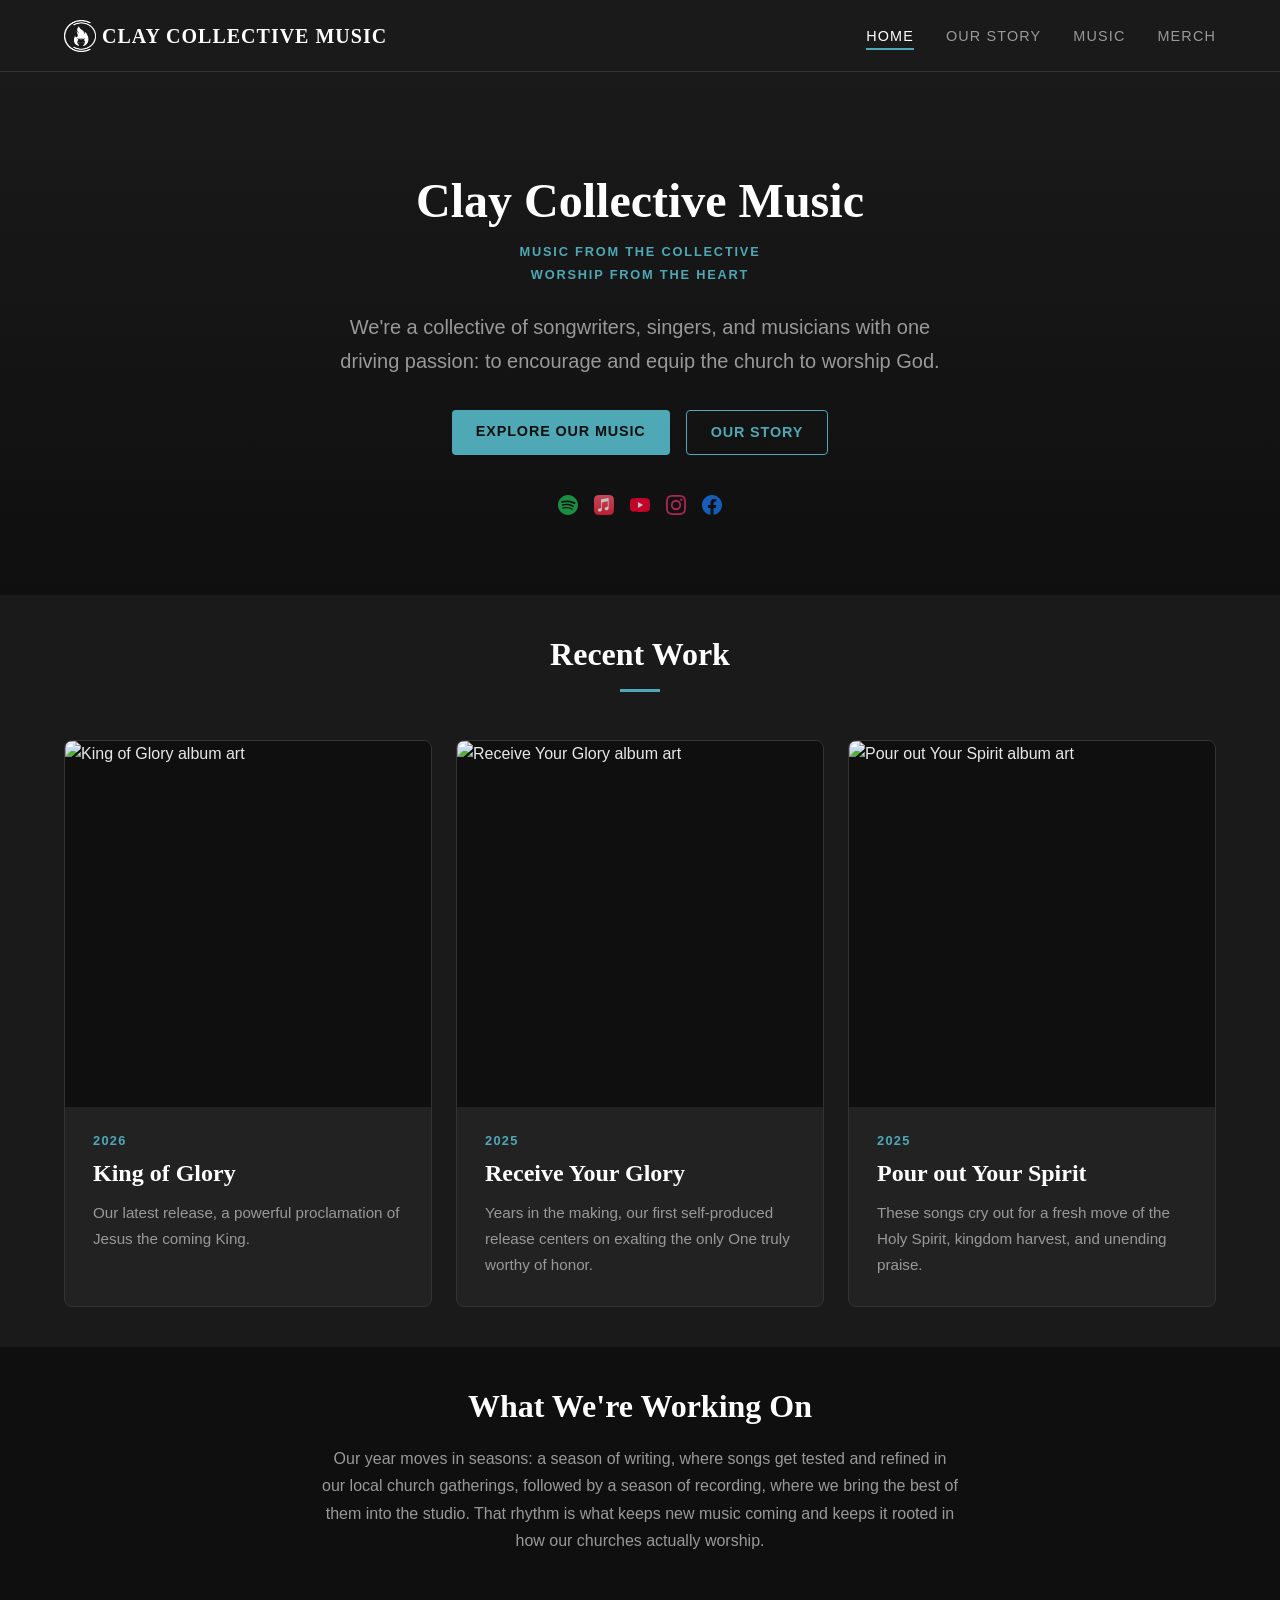
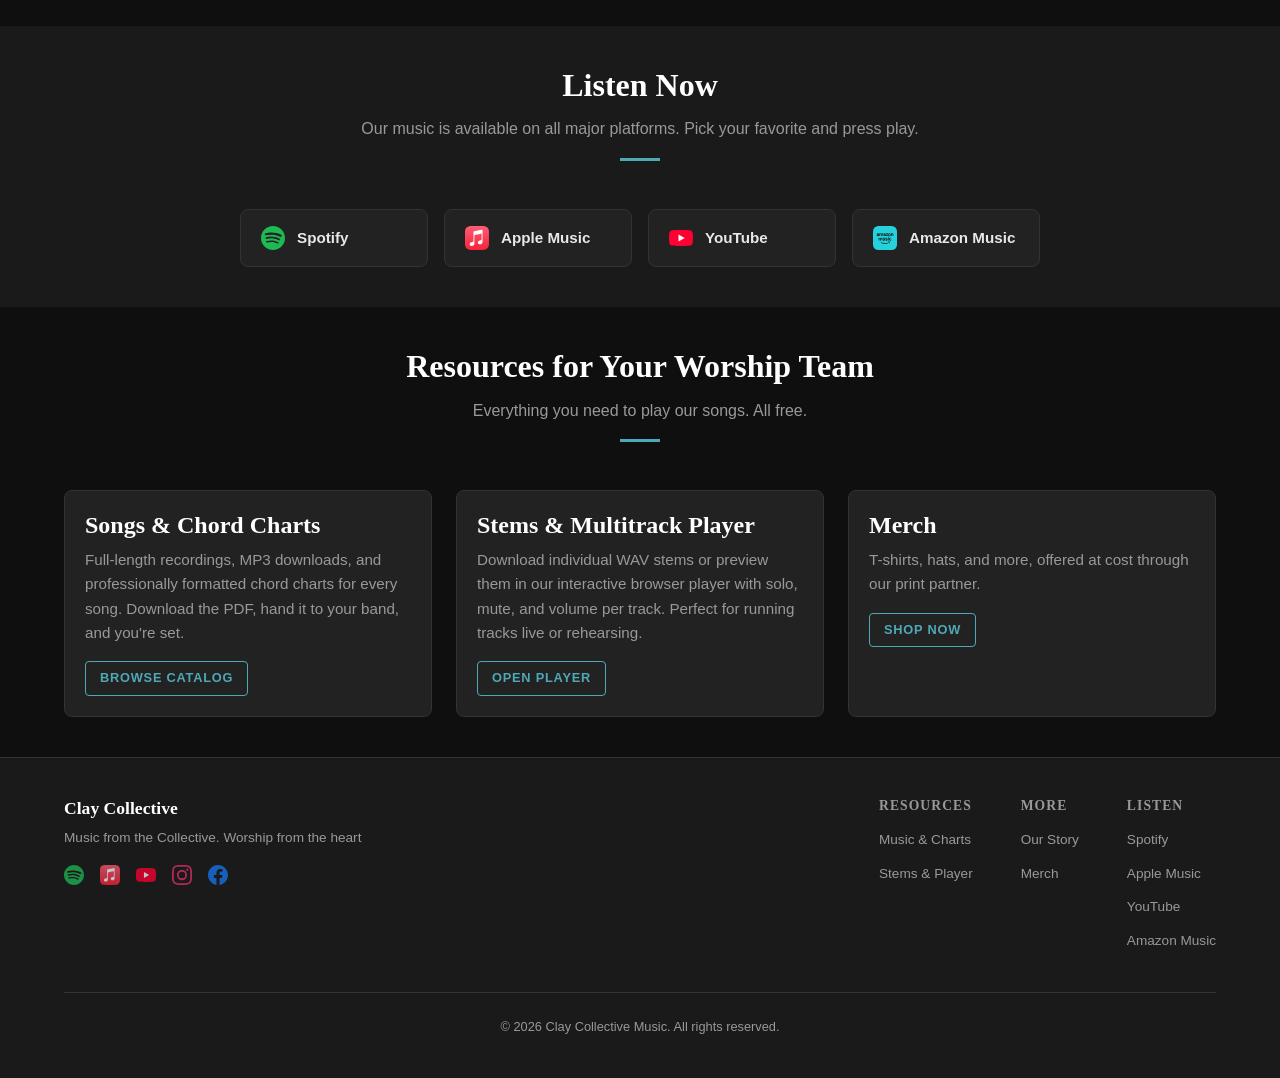
==== commit 48260b0f: "deploy: ClayCollectiveMusic/claycollectivemusic.com@4e47bbdd9b7fe36bf9c9209052646a88f0f7fda0" ====
--- a/index.html
+++ b/index.html
@@ -138,13 +138,27 @@
       background-color: var(--color-surface);
       border: 1px solid var(--color-border);
       border-radius: 8px;
-      padding: 28px;
+      /* Padding lives on .work-card-body so the album art can run edge to edge. */
+      overflow: hidden;
       color: var(--color-text);
       transition: border-color 0.2s ease, transform 0.15s ease;
     }
     .work-card:hover {
       border-color: var(--color-accent);
       transform: translateY(-2px);
+    }
+    /* Square — album covers are 1:1. Reserved up front so art loading can't shift layout. */
+    .work-card-art {
+      aspect-ratio: 1 / 1;
+      background-color: var(--color-bg);
+    }
+    .work-card-art img {
+      width: 100%;
+      height: 100%;
+      object-fit: cover;
+    }
+    .work-card-body {
+      padding: 24px 28px 28px;
     }
     .work-card .work-label {
       color: var(--color-accent);
@@ -161,6 +175,7 @@
       color: var(--color-text-muted);
       font-size: 0.95rem;
       line-height: 1.7;
+      margin-bottom: 0;
     }
     @media (max-width: 768px) {
       .hero-home { padding: 60px 0 48px; }
@@ -171,7 +186,7 @@
       .stat-row { gap: 32px; }
 }
   </style>
-  <link rel="stylesheet" crossorigin href="/assets/styles-C7O2xDmF.css">
+  <link rel="stylesheet" crossorigin href="/assets/styles-Reh9FZA6.css">
 </head>
 <body>
 
@@ -187,7 +202,7 @@
       <li><a href="index.html" class="active">Home</a></li>
       <li><a href="story.html">Our Story</a></li>
       <li><a href="music.html">Music</a></li>
-      <li><a href="https://shop.tbsonlinestore.com/product-category/clay-collective/" target="_blank" rel="noopener" class="nav-external">Merch &rarr;</a></li>
+      <li><a href="merch.html">Merch</a></li>
     </ul>
   </div>
 </nav>
@@ -228,22 +243,57 @@
           <h2>Recent Work</h2>
           <div class="accent-line"></div>
         </div>
+        
         <div class="recent-work-grid">
-          <a href="music.html#king-of-glory" class="work-card">
-            <div class="work-label">2026</div>
-            <h3>King of Glory</h3>
-            <p>Another in-house recording that really marks a new season for us. It's bold and anthemic, built for congregations to sing loud.</p>
-          </a>
-          <a href="music.html#receive-your-glory" class="work-card">
-            <div class="work-label">2025</div>
-            <h3>Receive Your Glory</h3>
-            <p>Years in the making, only recently finalized. Some songs take time to become what they're supposed to be. This is one of them.</p>
-          </a>
-          <a href="music.html#living-stones" class="work-card">
-            <div class="work-label">2025</div>
-            <h3>Pour out Your Spirit</h3>
-            <p>Our latest EP. <em>Pour out Your Spirit</em> is a collection of songs written and refined in our local church gatherings: an invitation for God's presence to move among his people.</p>
-          </a>
+          
+            
+            
+              <a href="music.html#king-of-glory" class="work-card">
+                
+                  <div class="work-card-art">
+                    <img src="https://cdn.claycollectivemusic.com/media/King%20of%20Glory%20(2026)/folder.jpg" alt="King of Glory album art" loading="lazy" />
+                  </div>
+                
+                <div class="work-card-body">
+                  <div class="work-label">2026</div>
+                  <h3>King of Glory</h3>
+                  <p>Our latest release, a powerful proclamation of Jesus the coming King.</p>
+                </div>
+              </a>
+            
+          
+            
+            
+              <a href="music.html#receive-your-glory" class="work-card">
+                
+                  <div class="work-card-art">
+                    <img src="https://cdn.claycollectivemusic.com/media/Receive%20Your%20Glory%20(2025)/folder.jpg" alt="Receive Your Glory album art" loading="lazy" />
+                  </div>
+                
+                <div class="work-card-body">
+                  <div class="work-label">2025</div>
+                  <h3>Receive Your Glory</h3>
+                  <p>Years in the making, our first self-produced release centers on exalting the only One truly worthy of honor.</p>
+                </div>
+              </a>
+            
+          
+            
+            
+              <a href="music.html#pour-out-your-spirit" class="work-card">
+                
+                  <div class="work-card-art">
+                    <img src="https://cdn.claycollectivemusic.com/media/Pour%20out%20Your%20Spirit%20(2025)/folder.jpg" alt="Pour out Your Spirit album art" loading="lazy" />
+                  </div>
+                
+                <div class="work-card-body">
+                  <div class="work-label">2025</div>
+                  <h3>Pour out Your Spirit</h3>
+                  <p>These songs cry out for a fresh move of the Holy Spirit, kingdom harvest, and unending praise.</p>
+                </div>
+              </a>
+            
+          
         </div>
       </div>
     </section>
@@ -319,8 +369,8 @@
           <div class="card">
             <div class="card-body">
               <h3>Merch</h3>
-              <p>Rep the collective. T-shirts, hats, and more, all available through our online store.</p>
-              <a href="https://shop.tbsonlinestore.com/product-category/clay-collective/" target="_blank" rel="noopener" class="btn btn-outline btn-sm">Shop Now</a>
+              <p>T-shirts, hats, and more, offered at cost through our print partner.</p>
+              <a href="merch.html" class="btn btn-outline btn-sm">Shop Now</a>
             </div>
           </div>
         </div>
@@ -360,7 +410,7 @@
           <h4>More</h4>
           <ul>
             <li><a href="story.html">Our Story</a></li>
-            <li><a href="https://shop.tbsonlinestore.com/product-category/clay-collective/" target="_blank" rel="noopener">Shop Merch</a></li>
+            <li><a href="merch.html">Merch</a></li>
           </ul>
         </div>
         <div class="footer-links-group">
--- a/assets/styles-Reh9FZA6.css
+++ b/assets/styles-Reh9FZA6.css
@@ -0,0 +1 @@
+*,*:before,*:after{box-sizing:border-box;margin:0;padding:0}:root{--color-bg: #0f0f0f;--color-bg-alt: #1a1a1a;--color-surface: #222222;--color-surface-hover: #2a2a2a;--color-border: #333333;--color-text: #e8e8e8;--color-text-muted: #999999;--color-accent: #4ea8b5;--color-accent-hover: #5fc0ce;--color-white: #ffffff;--font-heading: "Georgia", "Times New Roman", serif;--font-body: "Segoe UI", "Helvetica Neue", Arial, sans-serif;--max-width: 1200px;--nav-height: 72px}html{scroll-behavior:smooth}body{font-family:var(--font-body);background-color:var(--color-bg);color:var(--color-text);line-height:1.6;min-height:100vh;display:flex;flex-direction:column}a{color:var(--color-accent);text-decoration:none;transition:color .2s ease}a:hover{color:var(--color-accent-hover)}img{max-width:100%;height:auto;display:block}h1,h2,h3,h4{font-family:var(--font-heading);color:var(--color-white);line-height:1.2}h1{font-size:2.5rem}h2{font-size:2rem}h3{font-size:1.5rem}h4{font-size:1.25rem}.container{width:100%;max-width:var(--max-width);margin:0 auto;padding:0 24px}main{flex:1}.site-nav{background-color:var(--color-bg-alt);border-bottom:1px solid var(--color-border);position:sticky;top:0;z-index:100;height:var(--nav-height)}.site-nav .container{display:flex;align-items:center;justify-content:space-between;height:100%}.nav-logo{font-family:var(--font-heading);font-size:1.25rem;color:var(--color-white);font-weight:700;text-transform:uppercase;letter-spacing:.05em;display:flex}.nav-logo:hover{color:var(--color-accent)}.nav-logo-icon{width:32px;height:32px;display:inline-block;margin-right:6px}.nav-links{display:flex;list-style:none;gap:32px;align-items:center}.nav-links a{color:var(--color-text-muted);font-size:.9rem;text-transform:uppercase;letter-spacing:.08em;padding:4px 0;border-bottom:2px solid transparent;transition:color .2s ease,border-color .2s ease}.nav-links a:hover,.nav-links a.active{color:var(--color-white);border-bottom-color:var(--color-accent)}.nav-toggle{display:none;background:none;border:none;cursor:pointer;padding:8px}.nav-toggle span{display:block;width:24px;height:2px;background-color:var(--color-text);margin:5px 0;transition:transform .3s ease,opacity .3s ease}.nav-toggle.open span:nth-child(1){transform:rotate(45deg) translate(5px,5px)}.nav-toggle.open span:nth-child(2){opacity:0}.nav-toggle.open span:nth-child(3){transform:rotate(-45deg) translate(5px,-5px)}.hero{padding:48px 0;text-align:center;background:linear-gradient(180deg,var(--color-bg-alt) 0%,var(--color-bg) 100%)}.hero h1{margin-bottom:16px}.hero .subtitle{font-size:1.2rem;color:var(--color-text-muted);max-width:640px;margin:0 auto 32px}.hero .subtitle a{color:var(--color-accent);text-decoration:underline;text-underline-offset:3px}.hero .subtitle a:hover{text-decoration-thickness:2px}.hero .accent-line{width:60px;height:3px;background-color:var(--color-accent);margin:0 auto}.section{padding:40px 0;scroll-margin-top:var(--nav-height)}.section-alt{background-color:var(--color-bg-alt)}.section-header{text-align:center;margin-bottom:48px}.section-header h2{margin-bottom:12px}.section-header p{color:var(--color-text-muted);max-width:560px;margin:0 auto}.section-header .accent-line{width:40px;height:3px;background-color:var(--color-accent);margin:16px auto 0}.card-grid{display:grid;grid-template-columns:repeat(auto-fill,minmax(300px,1fr));gap:24px}.card{background-color:var(--color-surface);border:1px solid var(--color-border);border-radius:8px;overflow:hidden;transition:transform .2s ease,box-shadow .2s ease}.card:hover{transform:translateY(-2px);box-shadow:0 8px 24px #0000004d}.card-img{width:100%;aspect-ratio:16 / 9;object-fit:cover;background-color:var(--color-bg)}.card-body{padding:20px}.card-body h3{margin-bottom:8px}.card-body p{color:var(--color-text-muted);font-size:.95rem;margin-bottom:16px}.people-grid{display:grid;grid-template-columns:repeat(auto-fill,minmax(240px,1fr));gap:32px}.person-card{text-align:center}.person-card .person-photo{width:160px;height:160px;border-radius:50%;object-fit:cover;margin:0 auto 16px;border:3px solid var(--color-border);background-color:var(--color-surface)}.person-card h3{margin-bottom:4px;font-size:1.2rem}.person-card .role{color:var(--color-accent);font-size:.9rem;margin-bottom:8px}.person-card p{color:var(--color-text-muted);font-size:.9rem}.song-table{width:100%;border-collapse:collapse}.song-table th,.song-table td{padding:16px;text-align:left;border-bottom:1px solid var(--color-border)}.song-table th{color:var(--color-text-muted);font-size:.8rem;text-transform:uppercase;letter-spacing:.1em;font-weight:600}.song-table td{font-size:.95rem}.song-table tr:hover td{background-color:var(--color-surface-hover)}.song-table .song-title{color:var(--color-white);font-weight:600}.btn{display:inline-block;padding:10px 24px;border-radius:4px;font-size:.9rem;font-weight:600;text-transform:uppercase;letter-spacing:.06em;cursor:pointer;border:none;transition:background-color .2s ease,transform .1s ease}.btn:active{transform:scale(.98)}.btn-primary{background-color:var(--color-accent);color:var(--color-bg)}.btn-primary:hover{background-color:var(--color-accent-hover);color:var(--color-bg)}.btn-outline{background-color:transparent;border:1px solid var(--color-accent);color:var(--color-accent)}.btn-outline:hover{background-color:var(--color-accent);color:var(--color-bg)}.btn-sm{padding:6px 14px;font-size:.8rem}.btn-icon{display:inline-flex;align-items:center;gap:6px}.album-card{display:flex;gap:32px;background-color:var(--color-surface);border:1px solid var(--color-border);border-radius:8px}.album-art{flex-shrink:0;width:240px;display:flex;align-items:flex-start;padding:24px}.album-art img{width:100%;height:auto;border-radius:4px}.album-info{flex:1;padding:24px 24px 24px 0;min-width:0}.album-header{display:flex;align-items:baseline;gap:12px;margin-bottom:20px}.album-header h2{margin:0;font-size:1.5rem}.album-year{color:var(--color-text-muted);font-size:.9rem;flex-shrink:0}.album-tracks{display:flex;flex-direction:column;gap:4px}.album-track-row{display:flex;flex-direction:column;gap:0;padding:8px 12px;border-radius:4px;transition:background-color .15s ease}.album-track-row:hover{background-color:var(--color-bg)}.album-track-top{display:flex;align-items:center;gap:12px;width:100%}.album-track-num{color:var(--color-text-muted);font-size:.85rem;font-variant-numeric:tabular-nums;width:24px;flex-shrink:0}.album-track-name{color:var(--color-white);font-weight:600;font-size:.95rem;flex:1;min-width:0;white-space:nowrap;overflow:hidden;text-overflow:ellipsis}.album-track-actions{display:flex;gap:6px;flex-shrink:0;align-items:center}.track-action-btn{display:flex;align-items:center;justify-content:center;box-sizing:border-box;flex-shrink:0;width:38px;height:36px;padding:0;border-radius:5px;border:1px solid var(--color-border);color:var(--color-text-muted);background:transparent;font:inherit;transition:all .15s ease}.track-action-btn img{width:20px;height:20px;flex-shrink:0}.track-action-btn svg{width:26px;height:26px;flex-shrink:0}.track-action-btn:hover{border-color:var(--color-accent);background-color:#4ea8b51a}.track-menu{position:relative;display:flex;flex-shrink:0}.track-menu-btn{cursor:pointer;flex-shrink:0}.track-menu-list{display:none;position:absolute;top:calc(100% + 6px);left:0;z-index:20;min-width:170px;max-width:calc(100vw - 16px);padding:4px;background-color:var(--color-surface);border:1px solid var(--color-border);border-radius:6px;box-shadow:0 8px 24px #00000073}.track-menu.is-open .track-menu-list{display:block}.track-menu-list a{display:flex;align-items:center;gap:10px;padding:8px 12px;border-radius:4px;font-size:.8rem;color:var(--color-text);white-space:nowrap;transition:background-color .15s ease,color .15s ease}.track-menu-list a:hover{background-color:#4ea8b51f;color:var(--color-accent)}.track-menu-list img{width:16px;height:16px;flex-shrink:0}.file-tag{flex-shrink:0;min-width:34px;padding:2px 5px;border:1px solid var(--color-border);border-radius:3px;background-color:#ffffff0a;color:var(--color-text-muted);font-size:.6rem;font-weight:700;letter-spacing:.02em;text-align:center;transition:color .15s ease,border-color .15s ease}.track-menu-list a:hover .file-tag{border-color:var(--color-accent);color:var(--color-accent)}.track-action-primary{border-color:var(--color-accent);background-color:var(--color-accent);color:var(--color-bg)}.track-action-primary:hover{background-color:var(--color-accent-hover);border-color:var(--color-accent-hover);color:var(--color-bg)}@media(max-width:768px){.album-card{flex-direction:column}.album-art{width:100%;padding:20px 20px 0;max-width:280px;margin:0 auto}.album-info{padding:20px}.album-track-top{flex-wrap:wrap}.album-track-actions{width:100%;padding-left:40px;margin-top:8px;gap:8px}.track-action-btn{width:44px;height:42px}.track-action-btn img{width:22px;height:22px}.track-action-btn svg{width:28px;height:28px}}.music-play-btn{width:28px;height:28px;border-radius:50%;border:1.5px solid var(--color-text-muted);background:transparent;color:var(--color-text-muted);cursor:pointer;display:flex;align-items:center;justify-content:center;flex-shrink:0;padding:0;transition:border-color .15s ease,color .15s ease}.music-play-btn:hover{border-color:var(--color-accent);color:var(--color-accent)}.music-play-btn .icon-pause{display:none}.music-play-btn .icon-play,.album-track-row.is-playing .music-play-btn .icon-pause{display:block}.album-track-row.is-playing .music-play-btn .icon-play{display:none}.album-track-row.is-playing .music-play-btn{border-color:var(--color-accent);color:var(--color-accent)}.music-progress-bar{width:100%;height:32px;cursor:pointer;position:relative;margin-top:4px;padding:0;background-color:#0000004d;border-radius:3px;overflow:hidden;display:none;content-visibility:auto;contain-intrinsic-size:auto 32px}.album-track-row.is-playing .music-progress-bar,.album-track-row.has-played .music-progress-bar{display:block}.music-progress-fill{position:absolute;left:0;bottom:0;height:2px;width:0%;background-color:var(--color-accent);transition:none;z-index:1}.music-waveform{position:absolute;top:0;right:0;bottom:0;left:0;pointer-events:none;background-color:#4ea8b566;-webkit-mask-repeat:no-repeat;mask-repeat:no-repeat;-webkit-mask-size:100% 100%;mask-size:100% 100%}.music-waveform-played{position:absolute;top:0;right:0;bottom:0;left:0;pointer-events:none;background-color:var(--color-accent);-webkit-mask-repeat:no-repeat;mask-repeat:no-repeat;-webkit-mask-size:100% 100%;mask-size:100% 100%;clip-path:inset(0 calc(100% - var(--played, 0%)) 0 0)}.music-waveform~.music-progress-fill{display:none}.song-list{display:flex;flex-direction:column;gap:24px;margin-bottom:32px}.picker-group{display:flex;flex-direction:column;gap:10px}.picker-label{font-size:.75rem;text-transform:uppercase;letter-spacing:.1em;font-weight:600;color:var(--color-text-muted);padding-bottom:8px;border-bottom:1px solid var(--color-border)}.album-tabs{display:flex;gap:10px;flex-wrap:wrap}.album-tab{display:flex;align-items:center;gap:10px;padding:8px 14px 8px 8px;background-color:var(--color-surface);border:1px solid var(--color-border);border-radius:8px;cursor:pointer;transition:border-color .2s ease,background-color .2s ease;color:var(--color-text);font-family:inherit;text-align:left}.album-tab:hover{border-color:var(--color-accent);background-color:var(--color-surface-hover)}.album-tab.active{border-color:var(--color-accent);background-color:#4ea8b51f}.album-tab-art{width:40px;height:40px;border-radius:4px;object-fit:cover;flex-shrink:0;opacity:.7;transition:opacity .2s ease}.album-tab:hover .album-tab-art,.album-tab.active .album-tab-art{opacity:1}.album-tab-art-placeholder{background-color:var(--color-bg)}.album-tab-info{display:flex;flex-direction:column;min-width:0}.album-tab-name{font-size:.9rem;font-weight:600;color:var(--color-text-muted);transition:color .2s ease}.album-tab:hover .album-tab-name,.album-tab.active .album-tab-name{color:var(--color-white)}.album-tab-meta{font-size:.72rem;color:var(--color-text-muted)}.album-songs{display:flex;flex-wrap:wrap;gap:8px}.song-chip{display:inline-flex;align-items:baseline;padding:8px 16px;background-color:var(--color-bg);border:1px solid var(--color-border);border-radius:999px;cursor:pointer;transition:border-color .2s ease,background-color .2s ease,color .2s ease;color:var(--color-text);font-family:inherit;font-size:.9rem;white-space:nowrap}.song-chip-num{color:var(--color-text-muted);font-variant-numeric:tabular-nums;margin-right:8px;transition:color .2s ease}.song-chip:hover .song-chip-num,.song-chip.active .song-chip-num{color:var(--color-accent)}.song-chip:hover{border-color:var(--color-accent);background-color:var(--color-surface-hover);color:var(--color-white)}.song-chip.active{border-color:var(--color-accent);background-color:#4ea8b526;color:var(--color-white);font-weight:600}@media(max-width:768px){.album-tabs{flex-wrap:nowrap;overflow-x:auto;padding-bottom:4px;-webkit-overflow-scrolling:touch}.album-tab{flex-shrink:0}}.waveforms-unloaded canvas{filter:blur(3px);opacity:.5}.waveforms-unloaded .stem-waveform,.waveforms-unloaded .stem-waveform-played{opacity:.5}.transport-size-warning{font-size:.8rem;color:var(--color-muted);margin-left:8px}.player-container{background-color:var(--color-surface);border:1px solid var(--color-border);border-radius:8px;padding:24px}.player-transport{display:flex;align-items:center;gap:16px;margin-bottom:20px;padding-bottom:16px;border-bottom:1px solid var(--color-border)}.daw-play-btn{width:52px;height:52px;border-radius:50%;background-color:transparent;color:var(--color-white);border:2px solid var(--color-white);cursor:pointer;display:flex;align-items:center;justify-content:center;flex-shrink:0;transition:border-color .2s ease,color .2s ease;padding:0}.daw-play-btn:hover{border-color:var(--color-accent);color:var(--color-accent)}.daw-play-btn .icon-pause,.daw-play-btn .icon-loading{display:none}.daw-play-btn .icon-play,.daw-play-btn.is-playing .icon-pause{display:block}.daw-play-btn.is-playing .icon-play{display:none}.daw-play-btn.is-loading .icon-loading{display:block;animation:spin .8s linear infinite}.daw-play-btn.is-loading .icon-play{display:none}@keyframes spin{to{transform:rotate(360deg)}}.player-time{color:var(--color-text-muted);font-size:1.1rem;font-variant-numeric:tabular-nums;flex-shrink:0;letter-spacing:.04em}.daw-waveform-area{position:relative;cursor:pointer}.daw-playhead{position:absolute;top:0;bottom:0;left:0;width:2px;background-color:#ffffffd9;z-index:10;pointer-events:none;transition:none}.daw-playhead-time{position:absolute;top:-22px;left:0;transform:translate(-50%);background-color:var(--color-bg);color:var(--color-white);font-size:.7rem;font-variant-numeric:tabular-nums;padding:2px 6px;border-radius:3px;border:1px solid var(--color-border);z-index:11;pointer-events:none;white-space:nowrap}.track-list{display:flex;flex-direction:column;gap:8px}.track-group{background-color:#ffffff05;border:1px solid rgba(255,255,255,.06);border-radius:6px;padding:6px 10px 8px}.group-header{display:flex;align-items:center;gap:8px;padding-bottom:6px;margin-bottom:4px;border-bottom:1px solid rgba(255,255,255,.06)}.group-label{font-size:.75rem;font-weight:700;color:var(--color-text-muted);text-transform:uppercase;letter-spacing:.1em}.group-count{font-size:.7rem;color:var(--color-text-muted);background-color:#ffffff0f;padding:1px 6px;border-radius:8px}.group-controls{display:flex;gap:4px}.group-mute-btn,.group-solo-btn{width:22px;height:18px;border-radius:3px;border:none;cursor:pointer;display:flex;align-items:center;justify-content:center;background-color:#ffffff1f;color:#ffffff73;padding:0;transition:all .15s ease;font-size:.6rem;font-weight:700;-webkit-user-select:none;user-select:none}.group-mute-btn:hover,.group-solo-btn:hover{background-color:#fff3;color:var(--color-white)}.group-mute-btn.active{background-color:#b33a2a;color:#fff}.group-solo-btn.active{background-color:#c4a83c;color:#1a1a1a}.track-row{display:flex;align-items:center;gap:8px;padding:2px 0}.track-waveform{flex:1;height:32px;background-color:#0000004d;border-radius:3px;overflow:hidden;position:relative;content-visibility:auto;contain-intrinsic-size:auto 32px}.stem-waveform,.stem-waveform-played{position:absolute;top:0;right:0;bottom:0;left:0;pointer-events:none;-webkit-mask-repeat:no-repeat;mask-repeat:no-repeat;-webkit-mask-size:100% 100%;mask-size:100% 100%}.stem-waveform-played{clip-path:inset(0 calc(100% - var(--played, 0%)) 0 0)}.track-waveform .track-label{position:absolute;top:3px;left:8px;font-size:.7rem;font-weight:700;color:#ffffffb3;z-index:1;pointer-events:none;line-height:1}.track-waveform canvas{display:block}.track-loading-bar{position:absolute;bottom:0;left:0;height:2px;width:0%;background-color:#4ea8b599;pointer-events:none}.transport-progress{flex:1;min-width:0}.download-all-wrapper{margin-left:auto;flex-shrink:0}.player-progress-bar{position:relative;width:100%;height:3px;background:#ffffff14;border-radius:2px;overflow:hidden;margin-bottom:4px}.player-progress-fill{height:100%;width:0%;background:var(--color-accent, #4ea8b5);border-radius:2px;transition:width .1s linear}.player-progress-label{font-size:.75rem;color:var(--color-text-muted);text-align:center;margin-top:4px;margin-bottom:16px}.track-error{position:absolute;top:0;right:0;bottom:0;left:0;display:flex;align-items:center;padding-left:8px;font-size:11px;color:#e05c5c;background:#e05c5c14;pointer-events:none}.track-controls{display:flex;align-items:center;gap:4px;flex-shrink:0}.track-btn-mute,.track-btn-solo{width:24px;height:20px;border-radius:3px;border:none;cursor:pointer;display:flex;align-items:center;justify-content:center;font-size:.65rem;font-weight:700;transition:all .15s ease;padding:0;-webkit-user-select:none;user-select:none}.track-btn-mute{background-color:#ffffff1f;color:#ffffff73}.track-btn-mute:hover{background-color:#fff3;color:var(--color-white)}.track-btn-mute.active{background-color:#b33a2a;color:#fff}.track-btn-solo{background-color:#ffffff1f;color:#ffffff73}.track-btn-solo:hover{background-color:#fff3;color:var(--color-white)}.track-btn-solo.active{background-color:#c4a83c;color:#1a1a1a}.track-download-btn{display:flex;align-items:center;justify-content:center;width:26px;height:26px;flex-shrink:0;color:var(--color-text-muted);opacity:.5;transition:opacity .15s ease}.track-download-btn:hover{opacity:1;color:var(--color-white)}.stem-download-menu{flex-shrink:0}.stem-download-menu .track-download-btn{background:none;border:none;padding:0}.stem-download-menu.is-open{z-index:21}.site-footer{background-color:var(--color-bg-alt);border-top:1px solid var(--color-border);padding:40px 0;margin-top:auto}.footer-content{display:flex;justify-content:space-between;align-items:flex-start;gap:32px}.footer-brand h3{font-size:1.1rem;margin-bottom:8px}.footer-brand p{color:var(--color-text-muted);font-size:.85rem}.footer-links{display:flex;gap:48px}.footer-links-group h4{font-size:.85rem;text-transform:uppercase;letter-spacing:.08em;margin-bottom:12px;color:var(--color-text-muted)}.footer-links-group ul{list-style:none}.footer-links-group li{margin-bottom:8px}.footer-links-group a{color:var(--color-text-muted);font-size:.85rem}.footer-links-group a:hover{color:var(--color-white)}.footer-bottom{margin-top:32px;padding-top:24px;border-top:1px solid var(--color-border);text-align:center;color:var(--color-text-muted);font-size:.8rem}.social-links{display:flex;gap:16px;align-items:center}.social-links a{font-size:.85rem;opacity:.75;transition:opacity .2s ease,transform .2s ease}.social-links a:hover{opacity:1;transform:translateY(-2px)}.social-links img{width:20px;height:20px;vertical-align:middle}.footer-socials{margin-top:16px}.streaming-links{display:flex;gap:8px;flex-wrap:wrap;align-items:center}.streaming-links a{display:inline-flex;align-items:center;gap:4px;padding:4px 10px;font-size:.75rem;font-weight:600;border-radius:3px;border:1px solid var(--color-border);color:var(--color-text-muted);transition:all .15s ease}.streaming-links a:hover{border-color:var(--color-accent);color:var(--color-accent)}.text-center{text-align:center}.text-muted{color:var(--color-text-muted)}.mt-16{margin-top:16px}.mt-24{margin-top:24px}.mt-32{margin-top:32px}.mb-16{margin-bottom:16px}.mb-24{margin-bottom:24px}.gap-16{gap:16px}.flex{display:flex}.flex-wrap{flex-wrap:wrap}.items-center{align-items:center}.justify-center{justify-content:center}@media(max-width:768px){h1{font-size:1.8rem}h2{font-size:1.5rem}h3{font-size:1.25rem}.hero{padding:32px 0}.section{padding:24px 0}.nav-toggle{display:block}.nav-links{display:none;position:absolute;top:var(--nav-height);left:0;right:0;flex-direction:column;background-color:var(--color-bg-alt);border-bottom:1px solid var(--color-border);padding:16px 24px;gap:0}.nav-links.open{display:flex}.nav-links li{width:100%}.nav-links a{display:block;padding:12px 0;border-bottom:none}.table-responsive{overflow-x:auto;-webkit-overflow-scrolling:touch}.footer-content{flex-direction:column}.footer-links{flex-direction:column;gap:24px}.track-waveform{height:28px}.track-btn-mute,.track-btn-solo{width:20px;height:18px}.card-grid{grid-template-columns:1fr}.people-grid{grid-template-columns:repeat(auto-fill,minmax(180px,1fr));gap:24px}}@media(max-width:480px){.container{padding:0 16px}.hero{padding:32px 0}.people-grid{grid-template-columns:1fr 1fr}.player-transport{flex-wrap:wrap}.download-all-wrapper{margin-left:0;width:100%;order:10}}
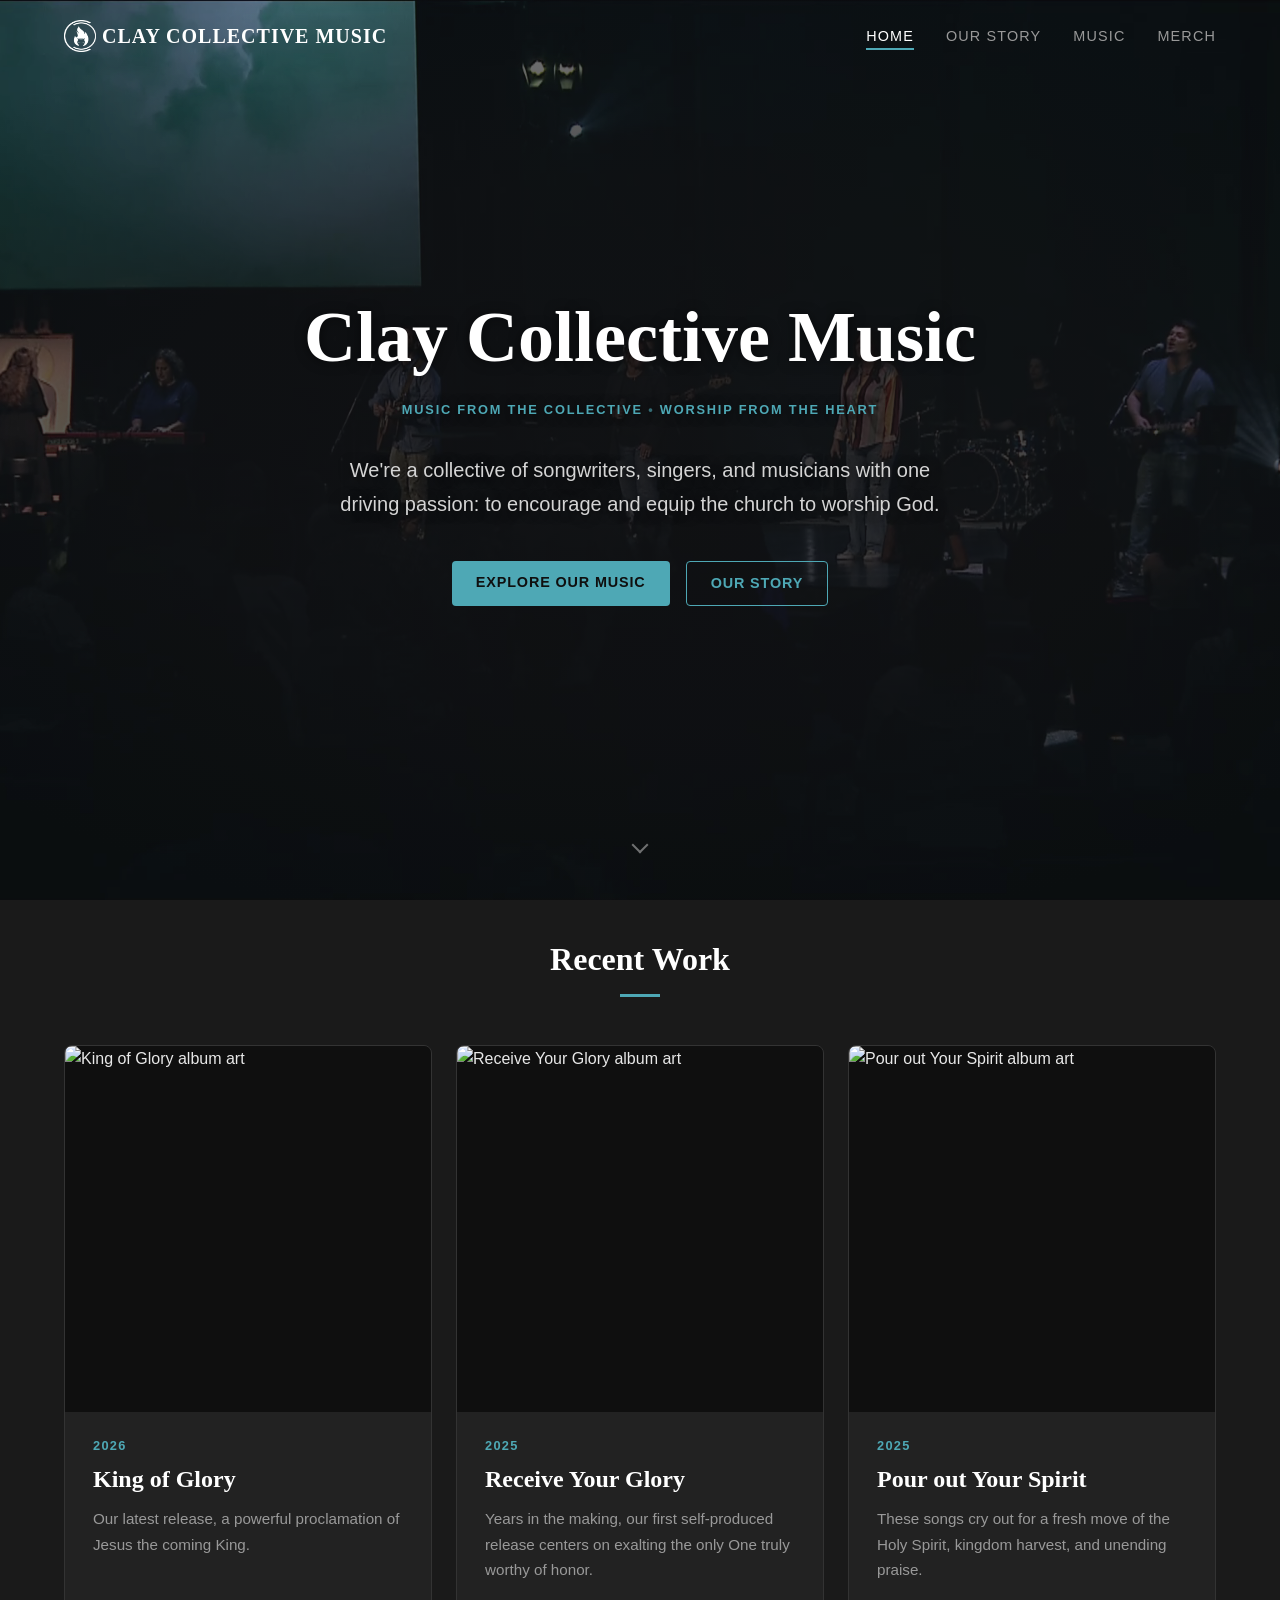
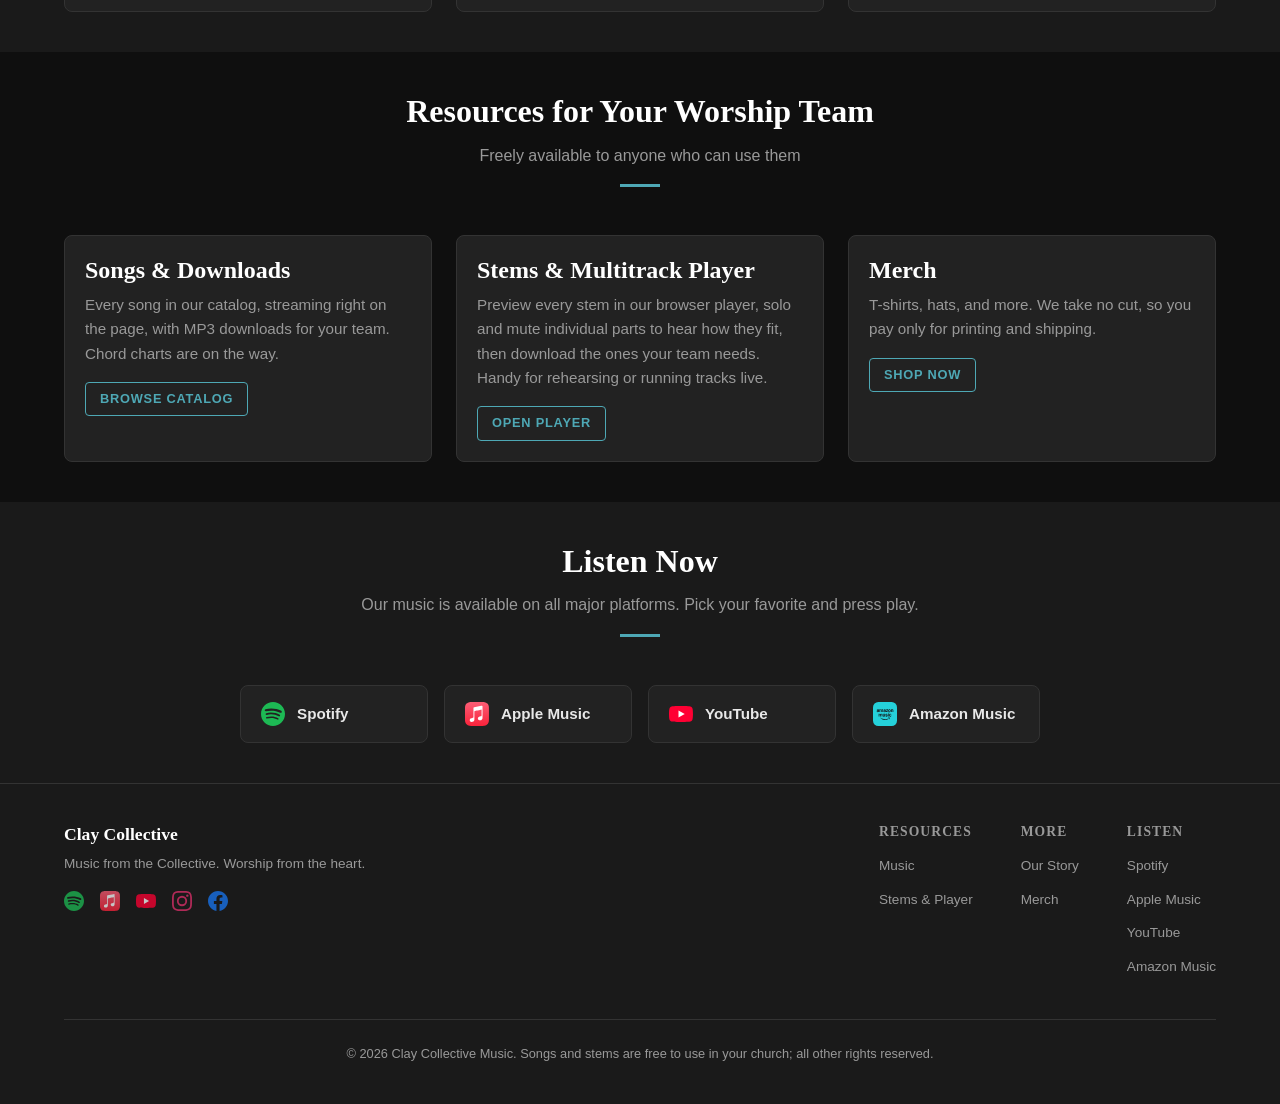
==== commit 4b6afdc6: "deploy: ClayCollectiveMusic/claycollectivemusic.com@837cc6fcfcc92462d56cdacbab11f994220c97ff" ====
--- a/index.html
+++ b/index.html
@@ -3,12 +3,12 @@
 <head>
   <meta charset="UTF-8" />
 <meta name="viewport" content="width=device-width, initial-scale=1.0" />
-<title>Clay Collective Music | Worship Music for the Region</title>
-<meta name="description" content="Clay Collective is a worship collective creating music for the church and the region. Explore our catalog, download chord charts, stems, and listen to our tracks." />
-<meta name="keywords" content="Clay Collective, worship music, chord charts, stems, multitrack, church music" />
+<title>Clay Collective Music | Worship Music from Central PA</title>
+<meta name="description" content="Clay Collective is a worship collective from Central PA writing original songs for the local church. Stream our catalog, download MP3s and stems, and use them with your worship team at no charge." />
+<meta name="keywords" content="Clay Collective, worship music, worship stems, multitrack, church music, Central PA worship" />
 
 <meta property="og:title" content="Clay Collective Music" />
-<meta property="og:description" content="A worship collective creating music for the church and the region." />
+<meta property="og:description" content="A worship collective from Central PA writing original songs for the local church." />
 <meta property="og:type" content="website" />
 <meta property="og:url" content="https://claycollectivemusic.com/" />
 
@@ -22,14 +22,101 @@
 <link rel="shortcut icon" href="/assets/favicon-bn-JM9lY.ico" />
 
   <style>
+    /* Full viewport height so the photo fills the screen edge to edge, which is
+       the whole point of the transparent nav above it. min-height (not height)
+       lets it grow if the content ever needs more room. svh, not vh, so mobile
+       browser chrome collapsing doesn't cause a jump.
+
+       Top padding includes --nav-height: the nav is fixed on this page (see
+       body.has-hero-photo in styles.css), so the photo runs to the top of the
+       viewport behind it while the text still clears the bar.
+
+       Top and bottom are kept equal so the flex centering actually lands the
+       text block in the optical middle. An asymmetric pair (the nav height plus
+       a larger top value) sinks the group visibly below center. The scroll cue
+       is absolutely positioned, so it needs no padding reserved for it. */
     .hero-home {
-      padding: 100px 0 80px;
+      position: relative;
+      display: flex;
+      align-items: center;
+      min-height: 100svh;
+      padding: calc(var(--nav-height) + 40px) 0 calc(var(--nav-height) + 40px);
       text-align: center;
-      background: linear-gradient(180deg, var(--color-bg-alt) 0%, var(--color-bg) 100%);
-    }
+      background-color: var(--color-bg-alt);
+      overflow: hidden;
+    }
+    /* The ::before photo layer lives in css/styles.css, NOT here: a url() inside
+       an inline <style> breaks Vite's html-inline-proxy at build time. */
+    .hero-home::after {
+      content: "";
+      position: absolute;
+      inset: 0;
+      /* Two layers. The radial is centered on the text block and does the real
+         contrast work, so the muted-grey subtitle clears 4.5:1 where it crosses
+         lit skin and denim; the flat layer underneath is a light, even knock-down
+         that keeps the corners of the photo from blowing out.
+
+         Deliberately NOT a vertical fade to the page background: that version
+         left the bottom third looking like dead black space. */
+      background:
+        radial-gradient(ellipse 70% 55% at 50% 50%,
+          rgba(18, 18, 20, 0.72) 0%,
+          rgba(18, 18, 20, 0.5) 55%,
+          rgba(18, 18, 20, 0) 100%),
+        rgba(18, 18, 20, 0.35);
+    }
+    .hero-home > .container {
+      position: relative;
+      z-index: 1;
+      width: 100%;
+      /* Backstop for the scrim: a photo can always put a highlight directly
+         behind a glyph, and a soft shadow is invisible against the dark image
+         while guaranteeing an edge everywhere. */
+      text-shadow: 0 1px 12px rgba(0, 0, 0, 0.55);
+    }
+    /* Scroll cue. A full-height hero can read as the entire page, so this marks
+       that there's more below. Chevron is a rotated square with two borders. */
+    .scroll-cue {
+      position: absolute;
+      z-index: 1;
+      bottom: 32px;
+      left: 50%;
+      transform: translateX(-50%);
+      width: 40px;
+      height: 40px;
+      display: flex;
+      align-items: center;
+      justify-content: center;
+      color: var(--color-text-muted);
+      opacity: 0.7;
+      transition: opacity 0.2s ease, color 0.2s ease;
+      animation: scroll-cue-bob 2.4s ease-in-out infinite;
+    }
+    .scroll-cue:hover {
+      opacity: 1;
+      color: var(--color-white);
+    }
+    .scroll-cue::before {
+      content: "";
+      width: 12px;
+      height: 12px;
+      border-right: 2px solid currentColor;
+      border-bottom: 2px solid currentColor;
+      transform: translateY(-25%) rotate(45deg);
+    }
+    @keyframes scroll-cue-bob {
+      0%, 100% { transform: translateX(-50%) translateY(0); }
+      50% { transform: translateX(-50%) translateY(6px); }
+    }
+    /* Motion here is decorative, so drop it entirely when motion is unwelcome. */
+    @media (prefers-reduced-motion: reduce) {
+      .scroll-cue { animation: none; }
+    }
+    /* Scales with the viewport now that the hero is full-height, so the heading
+       doesn't look lost in the middle of a large screen. */
     .hero-home h1 {
-      font-size: 3rem;
-      margin-bottom: 12px;
+      font-size: clamp(3rem, 6vw, 4.5rem);
+      margin-bottom: 20px;
     }
     .hero-tagline {
       font-size: 0.8rem;
@@ -37,21 +124,52 @@
       text-transform: uppercase;
       letter-spacing: 0.14em;
       color: var(--color-accent);
-      margin-bottom: 24px;
-    }
+      margin-bottom: 32px;
+      /* One line with a bullet on desktop, two lines with no bullet on mobile.
+         CSS can't detect that text has wrapped, so the layout switch and the
+         bullet's visibility are driven by the SAME breakpoint below. They must
+         stay in sync: if the text wraps on its own while the bullet is still
+         showing, the bullet strands at a line edge. Hence nowrap halves plus an
+         explicit stack, rather than relying on natural wrapping. */
+      line-height: 1.6;
+    }
+    .hero-tagline span {
+      white-space: nowrap;
+    }
+    .hero-tagline .tagline-sep {
+      opacity: 0.6;
+    }
+    /* 700px, not the site's usual 768px: the two phrases at this size and
+       letter-spacing run out of room around 490px inside .container, so the
+       switch has to happen comfortably before natural wrapping would kick in. */
+    @media (max-width: 700px) {
+      .hero-tagline .tagline-sep {
+        display: none;
+      }
+      .hero-tagline span {
+        display: block;
+      }
+    }
+    /* Lighter than the usual --color-text-muted (#999): over a photo that grey
+       lands near 2.5:1 where it crosses lit skin and denim, well under the 4.5:1
+       needed for body text. On a flat background it would be fine. */
     .hero-home .subtitle {
       font-size: 1.25rem;
-      color: var(--color-text-muted);
+      color: #d4d4d4;
       max-width: 600px;
-      margin: 0 auto 32px;
+      margin: 0 auto 40px;
       line-height: 1.7;
+    }
+    /* Buttons have their own solid/outlined backgrounds, so the inherited
+       text-shadow just muddies their labels. */
+    .hero-ctas .btn {
+      text-shadow: none;
     }
     .hero-ctas {
       display: flex;
       gap: 16px;
       justify-content: center;
       flex-wrap: wrap;
-      margin-bottom: 40px;
     }
     .listen-grid {
       display: grid;
@@ -86,48 +204,6 @@
       font-weight: 600;
       font-size: 0.95rem;
     }
-    .mission-block {
-      max-width: 800px;
-      margin: 0 auto;
-      text-align: center;
-    }
-    .mission-block blockquote {
-      font-family: var(--font-heading);
-      font-size: 1.6rem;
-      color: var(--color-white);
-      line-height: 1.5;
-      margin-bottom: 20px;
-      font-style: italic;
-    }
-    .mission-block p {
-      color: var(--color-text-muted);
-      font-size: 1rem;
-      line-height: 1.7;
-      max-width: 640px;
-      margin: 0 auto;
-    }
-    .stat-row {
-      display: flex;
-      justify-content: center;
-      gap: 48px;
-      flex-wrap: wrap;
-    }
-    .stat-item {
-      text-align: center;
-    }
-    .stat-item .stat-number {
-      font-family: var(--font-heading);
-      font-size: 2.5rem;
-      color: var(--color-accent);
-      font-weight: bold;
-      display: block;
-    }
-    .stat-item .stat-label {
-      color: var(--color-text-muted);
-      font-size: 0.85rem;
-      text-transform: uppercase;
-      letter-spacing: 0.1em;
-    }
     .recent-work-grid {
       display: grid;
       grid-template-columns: repeat(auto-fit, minmax(280px, 1fr));
@@ -178,17 +254,19 @@
       margin-bottom: 0;
     }
     @media (max-width: 768px) {
-      .hero-home { padding: 60px 0 48px; }
+      /* Shorter on phones: 82svh of a tall narrow screen is a lot of empty space
+         above the fold, and the CTAs matter more than the photo here. */
+      .hero-home {
+        min-height: 70svh;
+        padding: calc(var(--nav-height) + 48px) 0 48px;
+      }
       .hero-home h1 { font-size: 2.2rem; }
       .hero-home .subtitle { font-size: 1.05rem; }
-      .mission-block blockquote { font-size: 1.3rem; }
-      .stat-item .stat-number { font-size: 2rem; }
-      .stat-row { gap: 32px; }
-}
+    }
   </style>
-  <link rel="stylesheet" crossorigin href="/assets/styles-Reh9FZA6.css">
+  <link rel="stylesheet" crossorigin href="/assets/styles-CVGs9FuV.css">
 </head>
-<body>
+<body class="has-hero-photo">
 
   <nav class="site-nav">
   <div class="container">
@@ -213,31 +291,23 @@
     <section class="hero-home">
       <div class="container">
         <h1>Clay Collective Music</h1>
-        <p class="hero-tagline" style="margin-bottom: 3px">Music from the Collective</p>
-        <p class="hero-tagline">Worship from the heart</p>
-        <p class="subtitle">We're a collective of songwriters, singers, and musicians with one driving passion: to encourage and equip the church to worship God. </p>
+        <!-- One line with the bullet above 700px, two lines without it below.
+             Both halves of that switch live in the media query in <style> above. -->
+        <p class="hero-tagline">
+          <span>Music from the Collective</span> <span class="tagline-sep">&bull;</span> <span>Worship from the heart</span>
+        </p>
+        <p class="subtitle">We're a collective of songwriters, singers, and musicians with one driving passion: to encourage and equip the church to worship God.</p>
+        
         <div class="hero-ctas">
           <a href="music.html" class="btn btn-primary">Explore Our Music</a>
           <a href="story.html" class="btn btn-outline">Our Story</a>
         </div>
-        <div class="social-links" style="justify-content: center;">
-          
-          <a href="https://open.spotify.com/artist/7bCKg9hnVh06i8bz2xbuVS" target="_blank" rel="noopener" aria-label="Spotify"><img src="data:image/svg+xml,%3csvg%20xmlns='http://www.w3.org/2000/svg'%20viewBox='0%200%2024%2024'%20width='24'%20height='24'%3e%3cpath%20fill='%231DB954'%20d='M12%200C5.4%200%200%205.4%200%2012s5.4%2012%2012%2012%2012-5.4%2012-12S18.66%200%2012%200zm5.521%2017.34c-.24.359-.66.48-1.021.24-2.82-1.74-6.36-2.101-10.561-1.141-.418.122-.779-.179-.899-.539-.12-.421.18-.78.54-.9%204.56-1.021%208.52-.6%2011.64%201.32.42.18.479.659.301%201.02zm1.44-3.3c-.301.42-.841.6-1.262.3-3.239-1.98-8.159-2.58-11.939-1.38-.479.12-1.02-.12-1.14-.6-.12-.48.12-1.021.6-1.141C9.6%209.9%2015%2010.561%2018.72%2012.84c.361.181.54.78.241%201.2zm.12-3.36C15.24%208.4%208.82%208.16%205.16%209.301c-.6.179-1.2-.181-1.38-.721-.18-.601.18-1.2.72-1.381%204.26-1.26%2011.28-1.02%2015.721%201.621.539.3.719%201.02.419%201.56-.299.421-1.02.599-1.559.3z'/%3e%3c/svg%3e" width="24" height="24" alt=""></a>
-          
-          <a href="https://music.apple.com/us/artist/clay-collective-music/1556818199" target="_blank" rel="noopener" aria-label="Apple Music"><img src="data:image/svg+xml,%3csvg%20xmlns='http://www.w3.org/2000/svg'%20xmlns:xlink='http://www.w3.org/1999/xlink'%20version='1.1'%20id='Artwork'%20x='0px'%20y='0px'%20width='361px'%20height='361px'%20viewBox='0%200%20361%20361'%20style='enable-background:new%200%200%20361%20361;'%20xml:space='preserve'%3e%3cstyle%20type='text/css'%3e%20.st0{fill-rule:evenodd;clip-rule:evenodd;fill:url(%23SVGID_1_);}%20.st1{fill-rule:evenodd;clip-rule:evenodd;fill:%23FFFFFF;}%20%3c/style%3e%3cg%20id='Layer_5'%3e%3c/g%3e%3cg%3e%3clinearGradient%20id='SVGID_1_'%20gradientUnits='userSpaceOnUse'%20x1='180'%20y1='358.6047'%20x2='180'%20y2='7.7586'%3e%3cstop%20offset='0'%20style='stop-color:%23FA233B'/%3e%3cstop%20offset='1'%20style='stop-color:%23FB5C74'/%3e%3c/linearGradient%3e%3cpath%20class='st0'%20d='M360,112.61c0-4.3,0-8.6-0.02-12.9c-0.02-3.62-0.06-7.24-0.16-10.86c-0.21-7.89-0.68-15.84-2.08-23.64%20c-1.42-7.92-3.75-15.29-7.41-22.49c-3.6-7.07-8.3-13.53-13.91-19.14c-5.61-5.61-12.08-10.31-19.15-13.91%20c-7.19-3.66-14.56-5.98-22.47-7.41c-7.8-1.4-15.76-1.87-23.65-2.08c-3.62-0.1-7.24-0.14-10.86-0.16C255.99,0,251.69,0,247.39,0%20H112.61c-4.3,0-8.6,0-12.9,0.02c-3.62,0.02-7.24,0.06-10.86,0.16C80.96,0.4,73,0.86,65.2,2.27c-7.92,1.42-15.28,3.75-22.47,7.41%20c-7.07,3.6-13.54,8.3-19.15,13.91c-5.61,5.61-10.31,12.07-13.91,19.14c-3.66,7.2-5.99,14.57-7.41,22.49%20c-1.4,7.8-1.87,15.76-2.08,23.64c-0.1,3.62-0.14,7.24-0.16,10.86C0,104.01,0,108.31,0,112.61v134.77c0,4.3,0,8.6,0.02,12.9%20c0.02,3.62,0.06,7.24,0.16,10.86c0.21,7.89,0.68,15.84,2.08,23.64c1.42,7.92,3.75,15.29,7.41,22.49c3.6,7.07,8.3,13.53,13.91,19.14%20c5.61,5.61,12.08,10.31,19.15,13.91c7.19,3.66,14.56,5.98,22.47,7.41c7.8,1.4,15.76,1.87,23.65,2.08c3.62,0.1,7.24,0.14,10.86,0.16%20c4.3,0.03,8.6,0.02,12.9,0.02h134.77c4.3,0,8.6,0,12.9-0.02c3.62-0.02,7.24-0.06,10.86-0.16c7.89-0.21,15.85-0.68,23.65-2.08%20c7.92-1.42,15.28-3.75,22.47-7.41c7.07-3.6,13.54-8.3,19.15-13.91c5.61-5.61,10.31-12.07,13.91-19.14%20c3.66-7.2,5.99-14.57,7.41-22.49c1.4-7.8,1.87-15.76,2.08-23.64c0.1-3.62,0.14-7.24,0.16-10.86c0.03-4.3,0.02-8.6,0.02-12.9V112.61%20z'/%3e%3c/g%3e%3cg%20id='Glyph_2_'%3e%3cg%3e%3cpath%20class='st1'%20d='M254.5,55c-0.87,0.08-8.6,1.45-9.53,1.64l-107,21.59l-0.04,0.01c-2.79,0.59-4.98,1.58-6.67,3%20c-2.04,1.71-3.17,4.13-3.6,6.95c-0.09,0.6-0.24,1.82-0.24,3.62c0,0,0,109.32,0,133.92c0,3.13-0.25,6.17-2.37,8.76%20c-2.12,2.59-4.74,3.37-7.81,3.99c-2.33,0.47-4.66,0.94-6.99,1.41c-8.84,1.78-14.59,2.99-19.8,5.01%20c-4.98,1.93-8.71,4.39-11.68,7.51c-5.89,6.17-8.28,14.54-7.46,22.38c0.7,6.69,3.71,13.09,8.88,17.82%20c3.49,3.2,7.85,5.63,12.99,6.66c5.33,1.07,11.01,0.7,19.31-0.98c4.42-0.89,8.56-2.28,12.5-4.61c3.9-2.3,7.24-5.37,9.85-9.11%20c2.62-3.75,4.31-7.92,5.24-12.35c0.96-4.57,1.19-8.7,1.19-13.26l0-116.15c0-6.22,1.76-7.86,6.78-9.08c0,0,88.94-17.94,93.09-18.75%20c5.79-1.11,8.52,0.54,8.52,6.61l0,79.29c0,3.14-0.03,6.32-2.17,8.92c-2.12,2.59-4.74,3.37-7.81,3.99%20c-2.33,0.47-4.66,0.94-6.99,1.41c-8.84,1.78-14.59,2.99-19.8,5.01c-4.98,1.93-8.71,4.39-11.68,7.51%20c-5.89,6.17-8.49,14.54-7.67,22.38c0.7,6.69,3.92,13.09,9.09,17.82c3.49,3.2,7.85,5.56,12.99,6.6c5.33,1.07,11.01,0.69,19.31-0.98%20c4.42-0.89,8.56-2.22,12.5-4.55c3.9-2.3,7.24-5.37,9.85-9.11c2.62-3.75,4.31-7.92,5.24-12.35c0.96-4.57,1-8.7,1-13.26V64.46%20C263.54,58.3,260.29,54.5,254.5,55z'/%3e%3c/g%3e%3c/g%3e%3cg%3e%3c/g%3e%3cg%3e%3c/g%3e%3cg%3e%3c/g%3e%3cg%3e%3c/g%3e%3cg%3e%3c/g%3e%3cg%3e%3c/g%3e%3c/svg%3e" width="24" height="24" alt=""></a>
-          
-          <a href="https://www.youtube.com/@ClayCollectiveMusic" target="_blank" rel="noopener" aria-label="YouTube"><img src="data:image/svg+xml,%3csvg%20xmlns='http://www.w3.org/2000/svg'%20xmlns:svg='http://www.w3.org/2000/svg'%20width='313.23315mm'%20height='216.02286mm'%20viewBox='0%200%20313.23315%20216.02286'%20version='1.1'%20id='svg5'%20xml:space='preserve'%3e%3cdefs%20id='defs2'/%3e%3cg%20id='layer1'%20transform='translate(-54.079375,-5.2758072)'%3e%3cpath%20d='m%20210.53177,221.29866%20c%200,0%2098.12514,0%20122.46443,-6.48069%2013.70449,-3.6724%2024.01093,-14.2575%2027.62825,-27.32688%206.68807,-23.97854%206.68807,-74.41988%206.68807,-74.41988%200,0%200,-50.117297%20-6.68807,-73.879819%20C%20357.00713,25.79798%20346.70069,15.42887%20332.9962,11.864515%20308.65691,5.2758072%20210.53177,5.2758072%20210.53177,5.2758072%20c%200,0%20-97.9062,0%20-122.135976,6.5887078%20-13.485335,3.564355%20-24.010529,13.933465%20-27.847831,27.326876%20-6.468588,23.762522%20-6.468588,73.879819%20-6.468588,73.879819%200,0%200,50.44134%206.468588,74.41988%203.837302,13.06938%2014.362496,23.65448%2027.847831,27.32688%2024.229776,6.48069%20122.135976,6.48069%20122.135976,6.48069%20z'%20fill='%23ff0033'%20id='path1412'%20style='stroke-width:0.0208149'%20clip-path='none'/%3e%3cpath%20d='M%20259.30109,113.28723%20178.29251,67.382379%20v%2091.809711%20z'%20fill='%23ffffff'%20id='path1414'%20style='stroke-width:0.0208149'%20clip-path='none'/%3e%3c/g%3e%3c/svg%3e" width="24" height="24" alt=""></a>
-          
-          <a href="https://instagram.com/claycollectivemusic" target="_blank" rel="noopener" aria-label="Instagram"><img src="data:image/svg+xml,%3csvg%20xmlns='http://www.w3.org/2000/svg'%20viewBox='0%200%2024%2024'%20width='24'%20height='24'%3e%3cpath%20fill='%23E1306C'%20d='M12%202.163c3.204%200%203.584.012%204.85.07%203.252.148%204.771%201.691%204.919%204.919.058%201.265.069%201.645.069%204.849%200%203.205-.012%203.584-.069%204.849-.149%203.225-1.664%204.771-4.919%204.919-1.266.058-1.644.07-4.85.07-3.204%200-3.584-.012-4.849-.07-3.26-.149-4.771-1.699-4.919-4.92-.058-1.265-.07-1.644-.07-4.849%200-3.204.013-3.583.07-4.849.149-3.227%201.664-4.771%204.919-4.919%201.266-.057%201.645-.069%204.849-.069zM12%200C8.741%200%208.333.014%207.053.072%202.695.272.273%202.69.073%207.052.014%208.333%200%208.741%200%2012c0%203.259.014%203.668.072%204.948.2%204.358%202.618%206.78%206.98%206.98C8.333%2023.986%208.741%2024%2012%2024c3.259%200%203.668-.014%204.948-.072%204.354-.2%206.782-2.618%206.979-6.98.059-1.28.073-1.689.073-4.948%200-3.259-.014-3.667-.072-4.947-.196-4.354-2.617-6.78-6.979-6.98C15.668.014%2015.259%200%2012%200zm0%205.838a6.162%206.162%200%20100%2012.324%206.162%206.162%200%20000-12.324zM12%2016a4%204%200%20110-8%204%204%200%20010%208zm6.406-11.845a1.44%201.44%200%20100%202.881%201.44%201.44%200%20000-2.881z'/%3e%3c/svg%3e" width="24" height="24" alt=""></a>
-          
-          <a href="https://www.facebook.com/claycollectivemusic" target="_blank" rel="noopener" aria-label="Facebook"><img src="data:image/svg+xml,%3csvg%20xmlns='http://www.w3.org/2000/svg'%20viewBox='0%200%2024%2024'%20width='24'%20height='24'%3e%3cpath%20fill='%231877F2'%20d='M24%2012.073c0-6.627-5.373-12-12-12s-12%205.373-12%2012c0%205.99%204.388%2010.954%2010.125%2011.854v-8.385H7.078v-3.47h3.047V9.43c0-3.007%201.792-4.669%204.533-4.669%201.312%200%202.686.235%202.686.235v2.953H15.83c-1.491%200-1.956.925-1.956%201.874v2.25h3.328l-.532%203.47h-2.796v8.385C19.612%2023.027%2024%2018.062%2024%2012.073z'/%3e%3c/svg%3e" width="24" height="24" alt=""></a>
-          
-        </div>
       </div>
+      <a href="#recent-work" class="scroll-cue" aria-label="Scroll to recent work"></a>
     </section>
 
     <!-- Recent Work -->
-    <section class="section section-alt">
+    <section class="section section-alt" id="recent-work">
       <div class="container">
         <div class="section-header">
           <h2>Recent Work</h2>
@@ -298,13 +368,36 @@
       </div>
     </section>
 
-    <!-- What's Next -->
+    <!-- What We Offer -->
     <section class="section">
       <div class="container">
-        <div class="mission-block">
-          <h2 style="margin-bottom: 20px;">What We're Working On</h2>
-          <p>Our year moves in seasons: a season of writing, where songs get tested and refined in our local church gatherings, followed by a season of recording, where we bring the best of them into the studio. That rhythm is what keeps new music coming and keeps it rooted in how our churches actually worship.</p>
-          <div class="accent-line mt-32" style="margin-left: auto; margin-right: auto;"></div>
+        <div class="section-header">
+          <h2>Resources for Your Worship Team</h2>
+          <p>Freely available to anyone who can use them</p>
+          <div class="accent-line"></div>
+        </div>
+        <div class="card-grid">
+          <div class="card">
+            <div class="card-body">
+              <h3>Songs &amp; Downloads</h3>
+              <p>Every song in our catalog, streaming right on the page, with MP3 downloads for your team. Chord charts are on the way.</p>
+              <a href="music.html" class="btn btn-outline btn-sm">Browse Catalog</a>
+            </div>
+          </div>
+          <div class="card">
+            <div class="card-body">
+              <h3>Stems &amp; Multitrack Player</h3>
+              <p>Preview every stem in our browser player, solo and mute individual parts to hear how they fit, then download the ones your team needs. Handy for rehearsing or running tracks live.</p>
+              <a href="player.html" class="btn btn-outline btn-sm">Open Player</a>
+            </div>
+          </div>
+          <div class="card">
+            <div class="card-body">
+              <h3>Merch</h3>
+              <p>T-shirts, hats, and more. We take no cut, so you pay only for printing and shipping.</p>
+              <a href="merch.html" class="btn btn-outline btn-sm">Shop Now</a>
+            </div>
+          </div>
         </div>
       </div>
     </section>
@@ -342,40 +435,6 @@
         </div>
       </div>
     </section>
-
-    <!-- What We Offer -->
-    <section class="section">
-      <div class="container">
-        <div class="section-header">
-          <h2>Resources for Your Worship Team</h2>
-          <p>Everything you need to play our songs. All free.</p>
-          <div class="accent-line"></div>
-        </div>
-        <div class="card-grid">
-          <div class="card">
-            <div class="card-body">
-              <h3>Songs &amp; Chord Charts</h3>
-              <p>Full-length recordings, MP3 downloads, and professionally formatted chord charts for every song. Download the PDF, hand it to your band, and you're set.</p>
-              <a href="music.html" class="btn btn-outline btn-sm">Browse Catalog</a>
-            </div>
-          </div>
-          <div class="card">
-            <div class="card-body">
-              <h3>Stems &amp; Multitrack Player</h3>
-              <p>Download individual WAV stems or preview them in our interactive browser player with solo, mute, and volume per track. Perfect for running tracks live or rehearsing.</p>
-              <a href="player.html" class="btn btn-outline btn-sm">Open Player</a>
-            </div>
-          </div>
-          <div class="card">
-            <div class="card-body">
-              <h3>Merch</h3>
-              <p>T-shirts, hats, and more, offered at cost through our print partner.</p>
-              <a href="merch.html" class="btn btn-outline btn-sm">Shop Now</a>
-            </div>
-          </div>
-        </div>
-      </div>
-    </section>
   </main>
 
   <footer class="site-footer">
@@ -383,7 +442,7 @@
     <div class="footer-content">
       <div class="footer-brand">
         <h3>Clay Collective</h3>
-        <p>Music from the Collective. Worship from the heart</p>
+        <p>Music from the Collective. Worship from the heart.</p>
         <div class="social-links footer-socials">
           
           <a href="https://open.spotify.com/artist/7bCKg9hnVh06i8bz2xbuVS" target="_blank" rel="noopener" aria-label="Spotify"><img src="data:image/svg+xml,%3csvg%20xmlns='http://www.w3.org/2000/svg'%20viewBox='0%200%2024%2024'%20width='24'%20height='24'%3e%3cpath%20fill='%231DB954'%20d='M12%200C5.4%200%200%205.4%200%2012s5.4%2012%2012%2012%2012-5.4%2012-12S18.66%200%2012%200zm5.521%2017.34c-.24.359-.66.48-1.021.24-2.82-1.74-6.36-2.101-10.561-1.141-.418.122-.779-.179-.899-.539-.12-.421.18-.78.54-.9%204.56-1.021%208.52-.6%2011.64%201.32.42.18.479.659.301%201.02zm1.44-3.3c-.301.42-.841.6-1.262.3-3.239-1.98-8.159-2.58-11.939-1.38-.479.12-1.02-.12-1.14-.6-.12-.48.12-1.021.6-1.141C9.6%209.9%2015%2010.561%2018.72%2012.84c.361.181.54.78.241%201.2zm.12-3.36C15.24%208.4%208.82%208.16%205.16%209.301c-.6.179-1.2-.181-1.38-.721-.18-.601.18-1.2.72-1.381%204.26-1.26%2011.28-1.02%2015.721%201.621.539.3.719%201.02.419%201.56-.299.421-1.02.599-1.559.3z'/%3e%3c/svg%3e" width="18" height="18" alt=""></a>
@@ -402,7 +461,7 @@
         <div class="footer-links-group">
           <h4>Resources</h4>
           <ul>
-            <li><a href="music.html">Music &amp; Charts</a></li>
+            <li><a href="music.html">Music</a></li>
             <li><a href="player.html">Stems &amp; Player</a></li>
           </ul>
         </div>
@@ -430,11 +489,33 @@
       </div>
     </div>
     <div class="footer-bottom">
-      &copy; 2026 Clay Collective Music. All rights reserved.
+      &copy; 2026 Clay Collective Music. Songs and stems are free to use in your church; all other rights reserved.
     </div>
   </div>
 </footer>
 
 
+  <script>
+    // Solidify the nav once the hero photo has scrolled far enough behind it.
+    // 80px, just past --nav-height, so the swap reads as intentional rather
+    // than firing on a stray one-pixel scroll.
+    (function () {
+      var nav = document.querySelector('.site-nav');
+      if (!nav) return;
+      var ticking = false;
+      function update() {
+        nav.classList.toggle('scrolled', window.scrollY > 80);
+        ticking = false;
+      }
+      window.addEventListener('scroll', function () {
+        if (!ticking) {
+          ticking = true;
+          window.requestAnimationFrame(update);
+        }
+      }, { passive: true });
+      update(); // reloading mid-page shouldn't start transparent
+    })();
+  </script>
+
 </body>
 </html>
--- a/assets/styles-CVGs9FuV.css
+++ b/assets/styles-CVGs9FuV.css
@@ -0,0 +1 @@
+*,*:before,*:after{box-sizing:border-box;margin:0;padding:0}:root{--color-bg: #0f0f0f;--color-bg-alt: #1a1a1a;--color-surface: #222222;--color-surface-hover: #2a2a2a;--color-border: #333333;--color-text: #e8e8e8;--color-text-muted: #999999;--color-accent: #4ea8b5;--color-accent-hover: #5fc0ce;--color-white: #ffffff;--font-heading: "Georgia", "Times New Roman", serif;--font-body: "Segoe UI", "Helvetica Neue", Arial, sans-serif;--max-width: 1200px;--nav-height: 72px}html{scroll-behavior:smooth}body{font-family:var(--font-body);background-color:var(--color-bg);color:var(--color-text);line-height:1.6;min-height:100vh;display:flex;flex-direction:column}a{color:var(--color-accent);text-decoration:none;transition:color .2s ease}a:hover{color:var(--color-accent-hover)}img{max-width:100%;height:auto;display:block}h1,h2,h3,h4{font-family:var(--font-heading);color:var(--color-white);line-height:1.2}h1{font-size:2.5rem}h2{font-size:2rem}h3{font-size:1.5rem}h4{font-size:1.25rem}.container{width:100%;max-width:var(--max-width);margin:0 auto;padding:0 24px}main{flex:1}.site-nav{background-color:var(--color-bg-alt);border-bottom:1px solid var(--color-border);position:sticky;top:0;z-index:100;height:var(--nav-height)}body.has-hero-photo .site-nav{position:fixed;left:0;right:0;background-color:transparent;border-bottom-color:transparent;transition:background-color .3s ease,border-bottom-color .3s ease}body.has-hero-photo .site-nav.scrolled{background-color:var(--color-bg-alt);border-bottom-color:var(--color-border)}body.has-hero-photo .site-nav:has(.nav-links.open){background-color:var(--color-bg-alt);border-bottom-color:var(--color-border)}.site-nav .container{display:flex;align-items:center;justify-content:space-between;height:100%}.nav-logo{font-family:var(--font-heading);font-size:1.25rem;color:var(--color-white);font-weight:700;text-transform:uppercase;letter-spacing:.05em;display:flex}.nav-logo:hover{color:var(--color-accent)}.nav-logo-icon{width:32px;height:32px;display:inline-block;margin-right:6px}.nav-links{display:flex;list-style:none;gap:32px;align-items:center}.nav-links a{color:var(--color-text-muted);font-size:.9rem;text-transform:uppercase;letter-spacing:.08em;padding:4px 0;border-bottom:2px solid transparent;transition:color .2s ease,border-color .2s ease}.nav-links a:hover,.nav-links a.active{color:var(--color-white);border-bottom-color:var(--color-accent)}.nav-toggle{display:none;background:none;border:none;cursor:pointer;padding:8px}.nav-toggle span{display:block;width:24px;height:2px;background-color:var(--color-text);margin:5px 0;transition:transform .3s ease,opacity .3s ease}.nav-toggle.open span:nth-child(1){transform:rotate(45deg) translate(5px,5px)}.nav-toggle.open span:nth-child(2){opacity:0}.nav-toggle.open span:nth-child(3){transform:rotate(-45deg) translate(5px,-5px)}.hero{padding:48px 0;text-align:center;background:linear-gradient(180deg,var(--color-bg-alt) 0%,var(--color-bg) 100%)}.hero h1{margin-bottom:16px}.hero .subtitle{font-size:1.2rem;color:var(--color-text-muted);max-width:640px;margin:0 auto 32px}.hero .subtitle a{color:var(--color-accent);text-decoration:underline;text-underline-offset:3px}.hero .subtitle a:hover{text-decoration-thickness:2px}.hero .accent-line{width:60px;height:3px;background-color:var(--color-accent);margin:0 auto}.hero-home:before{content:"";position:absolute;top:0;right:0;bottom:0;left:0;background-image:url(/assets/home-backdrop-CwsfjOAe.png);background-size:cover;background-position:center 35%;opacity:.75}.section{padding:40px 0;scroll-margin-top:var(--nav-height)}.section-alt{background-color:var(--color-bg-alt)}.section-header{text-align:center;margin-bottom:48px}.section-header h2{margin-bottom:12px}.section-header p{color:var(--color-text-muted);max-width:560px;margin:0 auto}.section-header .accent-line{width:40px;height:3px;background-color:var(--color-accent);margin:16px auto 0}.card-grid{display:grid;grid-template-columns:repeat(auto-fill,minmax(300px,1fr));gap:24px}.card{background-color:var(--color-surface);border:1px solid var(--color-border);border-radius:8px;overflow:hidden;transition:transform .2s ease,box-shadow .2s ease}.card:hover{transform:translateY(-2px);box-shadow:0 8px 24px #0000004d}.card-img{width:100%;aspect-ratio:16 / 9;object-fit:cover;background-color:var(--color-bg)}.card-body{padding:20px}.card-body h3{margin-bottom:8px}.card-body p{color:var(--color-text-muted);font-size:.95rem;margin-bottom:16px}.people-grid{display:grid;grid-template-columns:repeat(auto-fill,minmax(240px,1fr));gap:32px}.person-card{text-align:center}.person-card .person-photo{width:160px;height:160px;border-radius:50%;object-fit:cover;margin:0 auto 16px;border:3px solid var(--color-border);background-color:var(--color-surface)}.person-card h3{margin-bottom:4px;font-size:1.2rem}.person-card .role{color:var(--color-accent);font-size:.9rem;margin-bottom:8px}.person-card p{color:var(--color-text-muted);font-size:.9rem}.song-table{width:100%;border-collapse:collapse}.song-table th,.song-table td{padding:16px;text-align:left;border-bottom:1px solid var(--color-border)}.song-table th{color:var(--color-text-muted);font-size:.8rem;text-transform:uppercase;letter-spacing:.1em;font-weight:600}.song-table td{font-size:.95rem}.song-table tr:hover td{background-color:var(--color-surface-hover)}.song-table .song-title{color:var(--color-white);font-weight:600}.btn{display:inline-block;padding:10px 24px;border-radius:4px;font-size:.9rem;font-weight:600;text-transform:uppercase;letter-spacing:.06em;cursor:pointer;border:none;transition:background-color .2s ease,transform .1s ease}.btn:active{transform:scale(.98)}.btn-primary{background-color:var(--color-accent);color:var(--color-bg)}.btn-primary:hover{background-color:var(--color-accent-hover);color:var(--color-bg)}.btn-outline{background-color:transparent;border:1px solid var(--color-accent);color:var(--color-accent)}.btn-outline:hover{background-color:var(--color-accent);color:var(--color-bg)}.btn-sm{padding:6px 14px;font-size:.8rem}.btn-icon{display:inline-flex;align-items:center;gap:6px}.album-card{display:flex;gap:32px;background-color:var(--color-surface);border:1px solid var(--color-border);border-radius:8px}.album-art{flex-shrink:0;width:240px;display:flex;align-items:flex-start;padding:24px}.album-art img{width:100%;height:auto;border-radius:4px}.album-info{flex:1;padding:24px 24px 24px 0;min-width:0}.album-header{display:flex;align-items:baseline;gap:12px;margin-bottom:20px}.album-header h2{margin:0;font-size:1.5rem}.album-year{color:var(--color-text-muted);font-size:.9rem;flex-shrink:0}.album-tracks{display:flex;flex-direction:column;gap:4px}.album-track-row{display:flex;flex-direction:column;gap:0;padding:8px 12px;border-radius:4px;transition:background-color .15s ease}.album-track-row:hover{background-color:var(--color-bg)}.album-track-top{display:flex;align-items:center;gap:12px;width:100%}.album-track-num{color:var(--color-text-muted);font-size:.85rem;font-variant-numeric:tabular-nums;width:24px;flex-shrink:0}.album-track-name{color:var(--color-white);font-weight:600;font-size:.95rem;flex:1;min-width:0;white-space:nowrap;overflow:hidden;text-overflow:ellipsis}.album-track-actions{display:flex;gap:6px;flex-shrink:0;align-items:center}.track-action-btn{display:flex;align-items:center;justify-content:center;box-sizing:border-box;flex-shrink:0;width:38px;height:36px;padding:0;border-radius:5px;border:1px solid var(--color-border);color:var(--color-text-muted);background:transparent;font:inherit;transition:all .15s ease}.track-action-btn img{width:20px;height:20px;flex-shrink:0}.track-action-btn svg{width:26px;height:26px;flex-shrink:0}.track-action-btn:hover{border-color:var(--color-accent);background-color:#4ea8b51a}.track-menu{position:relative;display:flex;flex-shrink:0}.track-menu-btn{cursor:pointer;flex-shrink:0}.track-menu-list{display:none;position:absolute;top:calc(100% + 6px);left:0;z-index:20;min-width:170px;max-width:calc(100vw - 16px);padding:4px;background-color:var(--color-surface);border:1px solid var(--color-border);border-radius:6px;box-shadow:0 8px 24px #00000073}.track-menu.is-open .track-menu-list{display:block}.track-menu-list a{display:flex;align-items:center;gap:10px;padding:8px 12px;border-radius:4px;font-size:.8rem;color:var(--color-text);white-space:nowrap;transition:background-color .15s ease,color .15s ease}.track-menu-list a:hover{background-color:#4ea8b51f;color:var(--color-accent)}.track-menu-list img{width:16px;height:16px;flex-shrink:0}.file-tag{flex-shrink:0;min-width:34px;padding:2px 5px;border:1px solid var(--color-border);border-radius:3px;background-color:#ffffff0a;color:var(--color-text-muted);font-size:.6rem;font-weight:700;letter-spacing:.02em;text-align:center;transition:color .15s ease,border-color .15s ease}.track-menu-list a:hover .file-tag{border-color:var(--color-accent);color:var(--color-accent)}.track-action-primary{border-color:var(--color-accent);background-color:var(--color-accent);color:var(--color-bg)}.track-action-primary:hover{background-color:var(--color-accent-hover);border-color:var(--color-accent-hover);color:var(--color-bg)}@media(max-width:768px){.album-card{flex-direction:column}.album-art{width:100%;padding:20px 20px 0;max-width:280px;margin:0 auto}.album-info{padding:20px}.album-track-top{flex-wrap:wrap}.album-track-actions{width:100%;padding-left:40px;margin-top:8px;gap:8px}.track-action-btn{width:44px;height:42px}.track-action-btn img{width:22px;height:22px}.track-action-btn svg{width:28px;height:28px}}.music-play-btn{width:28px;height:28px;border-radius:50%;border:1.5px solid var(--color-text-muted);background:transparent;color:var(--color-text-muted);cursor:pointer;display:flex;align-items:center;justify-content:center;flex-shrink:0;padding:0;transition:border-color .15s ease,color .15s ease}.music-play-btn:hover{border-color:var(--color-accent);color:var(--color-accent)}.music-play-btn .icon-pause{display:none}.music-play-btn .icon-play,.album-track-row.is-playing .music-play-btn .icon-pause{display:block}.album-track-row.is-playing .music-play-btn .icon-play{display:none}.album-track-row.is-playing .music-play-btn{border-color:var(--color-accent);color:var(--color-accent)}.music-progress-bar{width:100%;height:32px;cursor:pointer;position:relative;margin-top:4px;padding:0;background-color:#0000004d;border-radius:3px;overflow:hidden;display:none;content-visibility:auto;contain-intrinsic-size:auto 32px}.album-track-row.is-playing .music-progress-bar,.album-track-row.has-played .music-progress-bar{display:block}.music-progress-fill{position:absolute;left:0;bottom:0;height:2px;width:0%;background-color:var(--color-accent);transition:none;z-index:1}.music-waveform{position:absolute;top:0;right:0;bottom:0;left:0;pointer-events:none;background-color:#4ea8b566;-webkit-mask-repeat:no-repeat;mask-repeat:no-repeat;-webkit-mask-size:100% 100%;mask-size:100% 100%}.music-waveform-played{position:absolute;top:0;right:0;bottom:0;left:0;pointer-events:none;background-color:var(--color-accent);-webkit-mask-repeat:no-repeat;mask-repeat:no-repeat;-webkit-mask-size:100% 100%;mask-size:100% 100%;clip-path:inset(0 calc(100% - var(--played, 0%)) 0 0)}.music-waveform~.music-progress-fill{display:none}.song-list{display:flex;flex-direction:column;gap:24px;margin-bottom:32px}.picker-group{display:flex;flex-direction:column;gap:10px}.picker-label{font-size:.75rem;text-transform:uppercase;letter-spacing:.1em;font-weight:600;color:var(--color-text-muted);padding-bottom:8px;border-bottom:1px solid var(--color-border)}.album-tabs{display:flex;gap:10px;flex-wrap:wrap}.album-tab{display:flex;align-items:center;gap:10px;padding:8px 14px 8px 8px;background-color:var(--color-surface);border:1px solid var(--color-border);border-radius:8px;cursor:pointer;transition:border-color .2s ease,background-color .2s ease;color:var(--color-text);font-family:inherit;text-align:left}.album-tab:hover{border-color:var(--color-accent);background-color:var(--color-surface-hover)}.album-tab.active{border-color:var(--color-accent);background-color:#4ea8b51f}.album-tab-art{width:40px;height:40px;border-radius:4px;object-fit:cover;flex-shrink:0;opacity:.7;transition:opacity .2s ease}.album-tab:hover .album-tab-art,.album-tab.active .album-tab-art{opacity:1}.album-tab-art-placeholder{background-color:var(--color-bg)}.album-tab-info{display:flex;flex-direction:column;min-width:0}.album-tab-name{font-size:.9rem;font-weight:600;color:var(--color-text-muted);transition:color .2s ease}.album-tab:hover .album-tab-name,.album-tab.active .album-tab-name{color:var(--color-white)}.album-tab-meta{font-size:.72rem;color:var(--color-text-muted)}.album-songs{display:flex;flex-wrap:wrap;gap:8px}.song-chip{display:inline-flex;align-items:baseline;padding:8px 16px;background-color:var(--color-bg);border:1px solid var(--color-border);border-radius:999px;cursor:pointer;transition:border-color .2s ease,background-color .2s ease,color .2s ease;color:var(--color-text);font-family:inherit;font-size:.9rem;white-space:nowrap}.song-chip-num{color:var(--color-text-muted);font-variant-numeric:tabular-nums;margin-right:8px;transition:color .2s ease}.song-chip:hover .song-chip-num,.song-chip.active .song-chip-num{color:var(--color-accent)}.song-chip:hover{border-color:var(--color-accent);background-color:var(--color-surface-hover);color:var(--color-white)}.song-chip.active{border-color:var(--color-accent);background-color:#4ea8b526;color:var(--color-white);font-weight:600}@media(max-width:768px){.album-tabs{flex-wrap:nowrap;overflow-x:auto;padding-bottom:4px;-webkit-overflow-scrolling:touch}.album-tab{flex-shrink:0}}.waveforms-unloaded canvas{filter:blur(3px);opacity:.5}.waveforms-unloaded .stem-waveform,.waveforms-unloaded .stem-waveform-played{opacity:.5}.transport-size-warning{font-size:.8rem;color:var(--color-muted);margin-left:8px}.player-container{background-color:var(--color-surface);border:1px solid var(--color-border);border-radius:8px;padding:24px}.player-transport{display:flex;align-items:center;gap:16px;margin-bottom:20px;padding-bottom:16px;border-bottom:1px solid var(--color-border)}.daw-play-btn{width:52px;height:52px;border-radius:50%;background-color:transparent;color:var(--color-white);border:2px solid var(--color-white);cursor:pointer;display:flex;align-items:center;justify-content:center;flex-shrink:0;transition:border-color .2s ease,color .2s ease;padding:0}.daw-play-btn:hover{border-color:var(--color-accent);color:var(--color-accent)}.daw-play-btn .icon-pause,.daw-play-btn .icon-loading{display:none}.daw-play-btn .icon-play,.daw-play-btn.is-playing .icon-pause{display:block}.daw-play-btn.is-playing .icon-play{display:none}.daw-play-btn.is-loading .icon-loading{display:block;animation:spin .8s linear infinite}.daw-play-btn.is-loading .icon-play{display:none}@keyframes spin{to{transform:rotate(360deg)}}.player-time{color:var(--color-text-muted);font-size:1.1rem;font-variant-numeric:tabular-nums;flex-shrink:0;letter-spacing:.04em}.daw-waveform-area{position:relative;cursor:pointer}.daw-playhead{position:absolute;top:0;bottom:0;left:0;width:2px;background-color:#ffffffd9;z-index:10;pointer-events:none;transition:none}.daw-playhead-time{position:absolute;top:-22px;left:0;transform:translate(-50%);background-color:var(--color-bg);color:var(--color-white);font-size:.7rem;font-variant-numeric:tabular-nums;padding:2px 6px;border-radius:3px;border:1px solid var(--color-border);z-index:11;pointer-events:none;white-space:nowrap}.track-list{display:flex;flex-direction:column;gap:8px}.track-group{background-color:#ffffff05;border:1px solid rgba(255,255,255,.06);border-radius:6px;padding:6px 10px 8px}.group-header{display:flex;align-items:center;gap:8px;padding-bottom:6px;margin-bottom:4px;border-bottom:1px solid rgba(255,255,255,.06)}.group-label{font-size:.75rem;font-weight:700;color:var(--color-text-muted);text-transform:uppercase;letter-spacing:.1em}.group-count{font-size:.7rem;color:var(--color-text-muted);background-color:#ffffff0f;padding:1px 6px;border-radius:8px}.group-controls{display:flex;gap:4px}.group-mute-btn,.group-solo-btn{width:22px;height:18px;border-radius:3px;border:none;cursor:pointer;display:flex;align-items:center;justify-content:center;background-color:#ffffff1f;color:#ffffff73;padding:0;transition:all .15s ease;font-size:.6rem;font-weight:700;-webkit-user-select:none;user-select:none}.group-mute-btn:hover,.group-solo-btn:hover{background-color:#fff3;color:var(--color-white)}.group-mute-btn.active{background-color:#b33a2a;color:#fff}.group-solo-btn.active{background-color:#c4a83c;color:#1a1a1a}.track-row{display:flex;align-items:center;gap:8px;padding:2px 0}.track-waveform{flex:1;height:32px;background-color:#0000004d;border-radius:3px;overflow:hidden;position:relative;content-visibility:auto;contain-intrinsic-size:auto 32px}.stem-waveform,.stem-waveform-played{position:absolute;top:0;right:0;bottom:0;left:0;pointer-events:none;-webkit-mask-repeat:no-repeat;mask-repeat:no-repeat;-webkit-mask-size:100% 100%;mask-size:100% 100%}.stem-waveform-played{clip-path:inset(0 calc(100% - var(--played, 0%)) 0 0)}.track-waveform .track-label{position:absolute;top:3px;left:8px;font-size:.7rem;font-weight:700;color:#ffffffb3;z-index:1;pointer-events:none;line-height:1}.track-waveform canvas{display:block}.track-loading-bar{position:absolute;bottom:0;left:0;height:2px;width:0%;background-color:#4ea8b599;pointer-events:none}.transport-progress{flex:1;min-width:0}.download-all-wrapper{margin-left:auto;flex-shrink:0}.player-progress-bar{position:relative;width:100%;height:3px;background:#ffffff14;border-radius:2px;overflow:hidden;margin-bottom:4px}.player-progress-fill{height:100%;width:0%;background:var(--color-accent, #4ea8b5);border-radius:2px;transition:width .1s linear}.player-progress-label{font-size:.75rem;color:var(--color-text-muted);text-align:center;margin-top:4px;margin-bottom:16px}.track-error{position:absolute;top:0;right:0;bottom:0;left:0;display:flex;align-items:center;padding-left:8px;font-size:11px;color:#e05c5c;background:#e05c5c14;pointer-events:none}.track-controls{display:flex;align-items:center;gap:4px;flex-shrink:0}.track-btn-mute,.track-btn-solo{width:24px;height:20px;border-radius:3px;border:none;cursor:pointer;display:flex;align-items:center;justify-content:center;font-size:.65rem;font-weight:700;transition:all .15s ease;padding:0;-webkit-user-select:none;user-select:none}.track-btn-mute{background-color:#ffffff1f;color:#ffffff73}.track-btn-mute:hover{background-color:#fff3;color:var(--color-white)}.track-btn-mute.active{background-color:#b33a2a;color:#fff}.track-btn-solo{background-color:#ffffff1f;color:#ffffff73}.track-btn-solo:hover{background-color:#fff3;color:var(--color-white)}.track-btn-solo.active{background-color:#c4a83c;color:#1a1a1a}.track-download-btn{display:flex;align-items:center;justify-content:center;width:26px;height:26px;flex-shrink:0;color:var(--color-text-muted);opacity:.5;transition:opacity .15s ease}.track-download-btn:hover{opacity:1;color:var(--color-white)}.stem-download-menu{flex-shrink:0}.stem-download-menu .track-download-btn{background:none;border:none;padding:0}.stem-download-menu.is-open{z-index:21}.site-footer{background-color:var(--color-bg-alt);border-top:1px solid var(--color-border);padding:40px 0;margin-top:auto}.footer-content{display:flex;justify-content:space-between;align-items:flex-start;gap:32px}.footer-brand h3{font-size:1.1rem;margin-bottom:8px}.footer-brand p{color:var(--color-text-muted);font-size:.85rem}.footer-links{display:flex;gap:48px}.footer-links-group h4{font-size:.85rem;text-transform:uppercase;letter-spacing:.08em;margin-bottom:12px;color:var(--color-text-muted)}.footer-links-group ul{list-style:none}.footer-links-group li{margin-bottom:8px}.footer-links-group a{color:var(--color-text-muted);font-size:.85rem}.footer-links-group a:hover{color:var(--color-white)}.footer-bottom{margin-top:32px;padding-top:24px;border-top:1px solid var(--color-border);text-align:center;color:var(--color-text-muted);font-size:.8rem}.social-links{display:flex;gap:16px;align-items:center}.social-links a{font-size:.85rem;opacity:.75;transition:opacity .2s ease,transform .2s ease}.social-links a:hover{opacity:1;transform:translateY(-2px)}.social-links img{width:20px;height:20px;vertical-align:middle}.footer-socials{margin-top:16px}.streaming-links{display:flex;gap:8px;flex-wrap:wrap;align-items:center}.streaming-links a{display:inline-flex;align-items:center;gap:4px;padding:4px 10px;font-size:.75rem;font-weight:600;border-radius:3px;border:1px solid var(--color-border);color:var(--color-text-muted);transition:all .15s ease}.streaming-links a:hover{border-color:var(--color-accent);color:var(--color-accent)}.text-center{text-align:center}.text-muted{color:var(--color-text-muted)}.mt-16{margin-top:16px}.mt-24{margin-top:24px}.mt-32{margin-top:32px}.mb-16{margin-bottom:16px}.mb-24{margin-bottom:24px}.gap-16{gap:16px}.flex{display:flex}.flex-wrap{flex-wrap:wrap}.items-center{align-items:center}.justify-center{justify-content:center}@media(max-width:768px){h1{font-size:1.8rem}h2{font-size:1.5rem}h3{font-size:1.25rem}.hero{padding:32px 0}.section{padding:24px 0}.nav-toggle{display:block}.nav-links{display:none;position:absolute;top:var(--nav-height);left:0;right:0;flex-direction:column;background-color:var(--color-bg-alt);border-bottom:1px solid var(--color-border);padding:16px 24px;gap:0}.nav-links.open{display:flex}.nav-links li{width:100%}.nav-links a{display:block;padding:12px 0;border-bottom:none}.table-responsive{overflow-x:auto;-webkit-overflow-scrolling:touch}.footer-content{flex-direction:column}.footer-links{flex-direction:column;gap:24px}.track-waveform{height:28px}.track-btn-mute,.track-btn-solo{width:20px;height:18px}.card-grid{grid-template-columns:1fr}.people-grid{grid-template-columns:repeat(auto-fill,minmax(180px,1fr));gap:24px}}@media(max-width:480px){.container{padding:0 16px}.hero{padding:32px 0}.people-grid{grid-template-columns:1fr 1fr}.player-transport{flex-wrap:wrap}.download-all-wrapper{margin-left:0;width:100%;order:10}}
